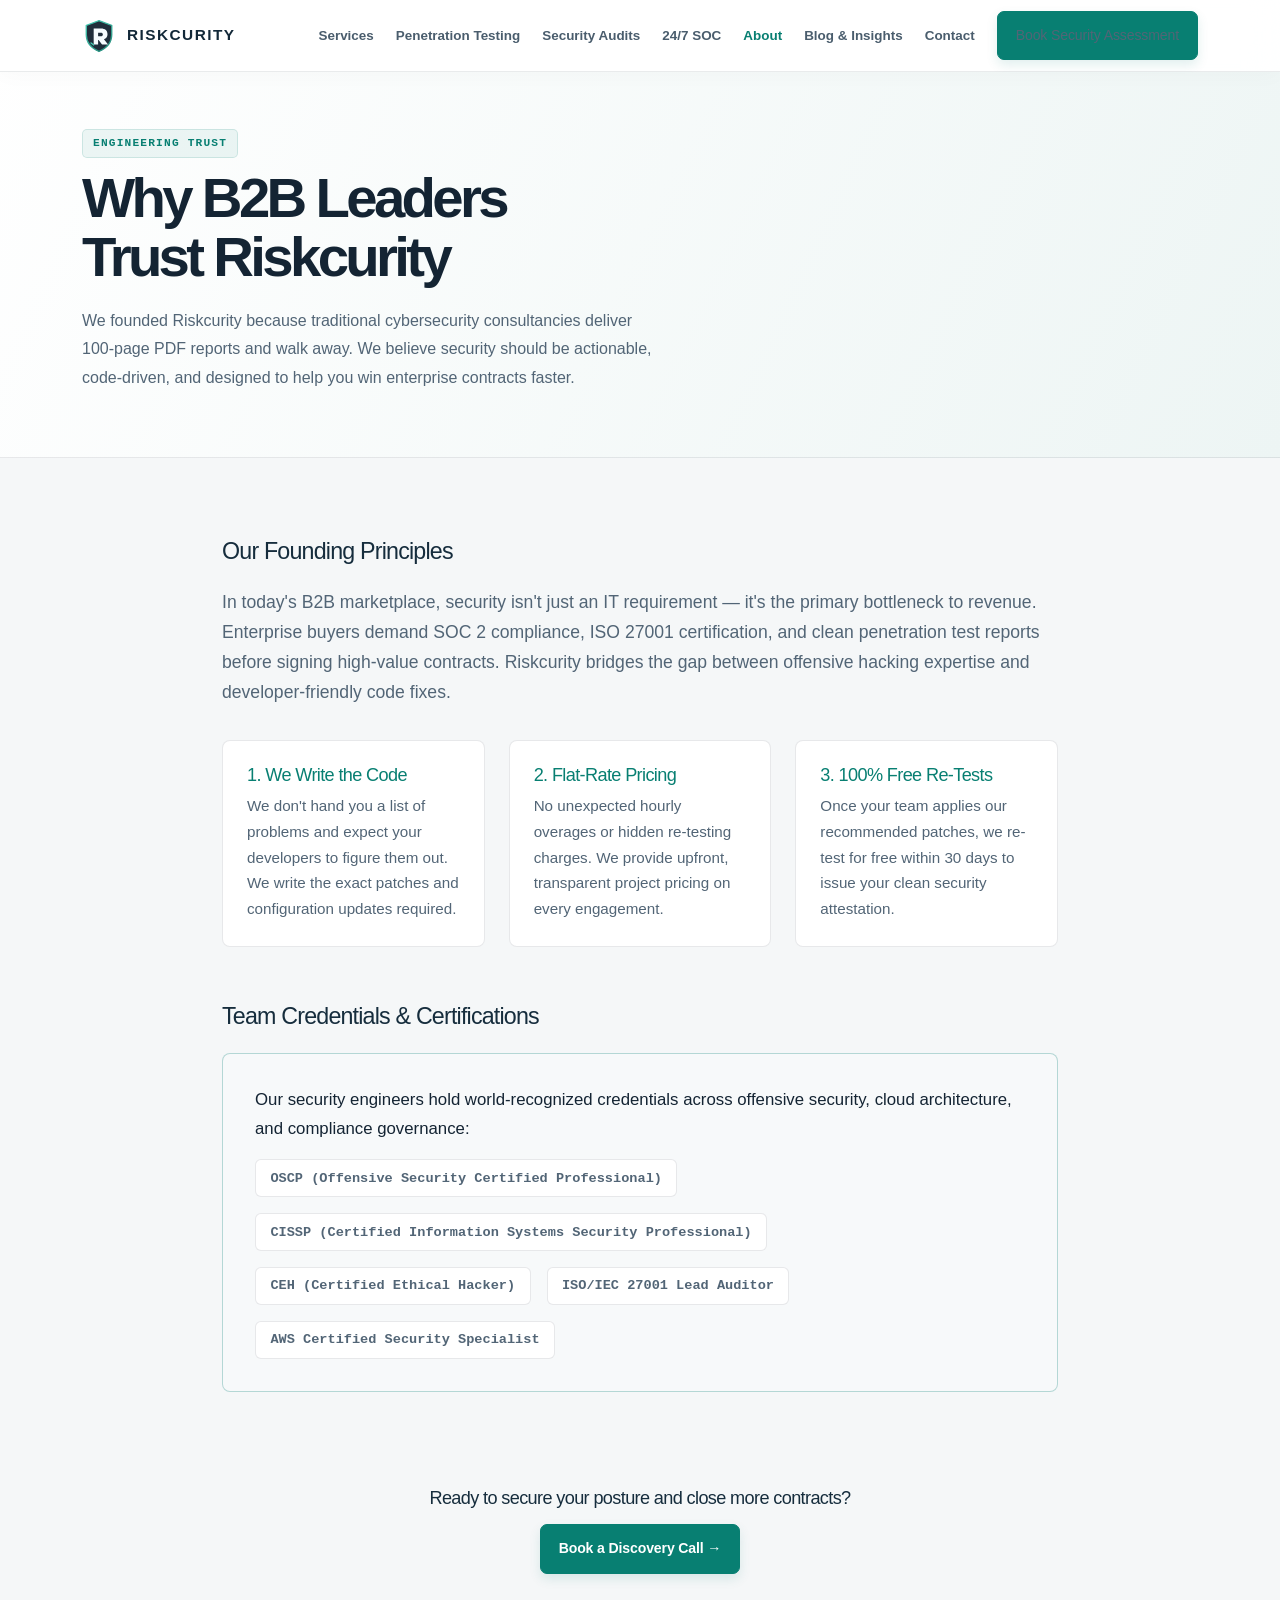
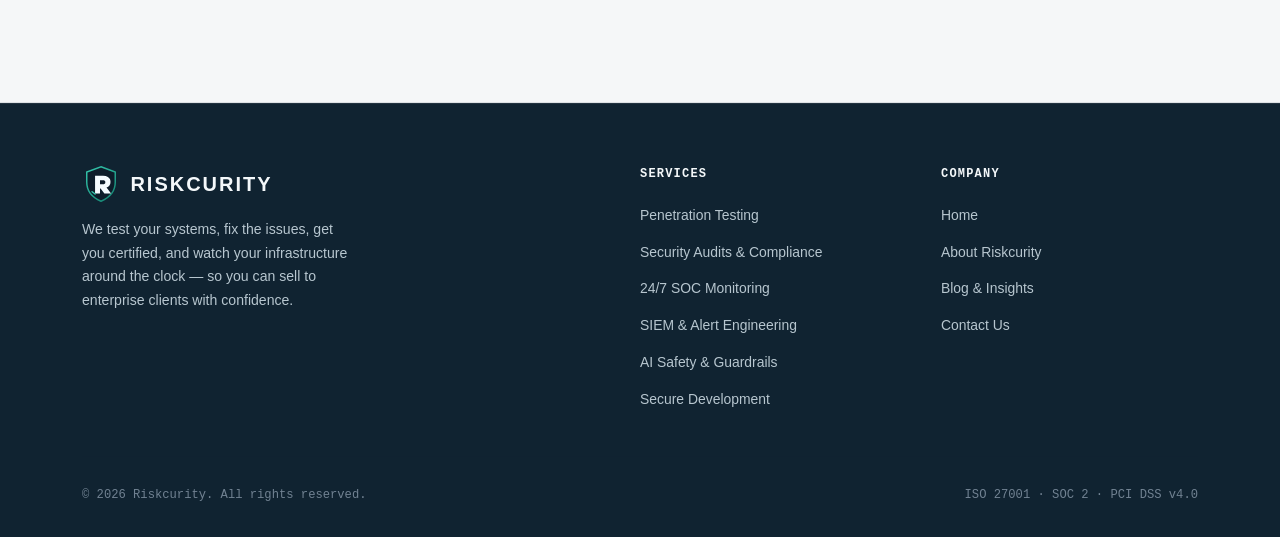
==== about.html @ aa87d620 "Initial commit: Riskcurity website" ====
<!DOCTYPE html>
<html lang="en">
<head>
  <meta charset="UTF-8">
  <meta name="viewport" content="width=device-width, initial-scale=1.0">
  <meta http-equiv="Content-Security-Policy" content="default-src 'self'; script-src 'self' 'unsafe-inline' https://fonts.googleapis.com; style-src 'self' 'unsafe-inline' https://fonts.googleapis.com; font-src 'self' https://fonts.gstatic.com; img-src 'self' data: https:; connect-src 'self' https://api.web3forms.com; frame-ancestors 'none'; form-action 'self' https://api.web3forms.com; base-uri 'self'; object-src 'none'; upgrade-insecure-requests;">
  <meta http-equiv="X-Content-Type-Options" content="nosniff">
  <meta name="referrer" content="strict-origin-when-cross-origin">
  <title>About Riskcurity — OSCP &amp; CISSP Cybersecurity Engineers</title>
  <meta name="description" content="Learn about Riskcurity's founding story, certified engineering team (OSCP, CEH, CISSP, ISO 27001), core values, and mission to eliminate security friction for growing businesses.">
  <link rel="canonical" href="https://www.riskcurity.com/about.html">
  <meta name="robots" content="index, follow">

  <!-- Favicon -->
  <link rel="icon" type="image/png" sizes="32x32" href="favicon.png">
  <link rel="shortcut icon" href="favicon.ico">

  <link rel="preconnect" href="https://fonts.googleapis.com">
  <link rel="preconnect" href="https://fonts.gstatic.com" crossorigin>
  <link href="https://fonts.googleapis.com/css2?family=IBM+Plex+Mono:wght@400;500;600&family=Inter:wght@400;500;600&family=Newsreader:ital,opsz,wght@0,6..72,400;0,6..72,500;0,6..72,600;1,6..72,400&display=swap" rel="stylesheet">
  <link rel="stylesheet" href="styles.css">
</head>
<body>

<header class="site-header">
  <div class="container nav-inner">
    <a href="index.html" class="nav-brand">
      <img src="riskcurity-mark.svg" alt="Riskcurity Logo" class="nav-brand-logo">
      <span>RISKCURITY</span>
    </a>
    <button id="navToggle" class="nav-toggle" aria-label="Toggle menu" aria-expanded="false">☰</button>
    <ul class="nav-list" id="navList">
      <li><a href="index.html#disciplines">Services</a></li>
      <li><a href="services/penetration-testing.html">Penetration Testing</a></li>
      <li><a href="services/security-audits.html">Security Audits</a></li>
      <li><a href="services/soc-monitoring.html">24/7 SOC</a></li>
      <li><a href="about.html" style="color:var(--teal)">About</a></li>
      <li><a href="blog.html">Blog &amp; Insights</a></li>
      <li><a href="contact.html">Contact</a></li>
      <li><a href="contact.html" class="btn btn-primary">Book Security Assessment</a></li>
    </ul>
  </div>
</header>

<main>
<section class="page-hero">
  <div class="container">
    <span class="label">Engineering Trust</span>
    <h1 class="page-title">Why B2B Leaders Trust Riskcurity</h1>
    <p class="page-lead">We founded Riskcurity because traditional cybersecurity consultancies deliver 100-page PDF reports and walk away. We believe security should be actionable, code-driven, and designed to help you win enterprise contracts faster.</p>
  </div>
</section>

<section class="subpage-sec">
  <div class="container" style="max-width:900px">
    <h2 style="margin-bottom:1.5rem">Our Founding Principles</h2>
    <p style="font-size:1.1rem;color:var(--slate);margin-bottom:2rem;line-height:1.7">
      In today's B2B marketplace, security isn't just an IT requirement — it's the primary bottleneck to revenue. Enterprise buyers demand SOC 2 compliance, ISO 27001 certification, and clean penetration test reports before signing high-value contracts. Riskcurity bridges the gap between offensive hacking expertise and developer-friendly code fixes.
    </p>

    <div style="display:grid;grid-template-columns:repeat(auto-fit,minmax(260px,1fr));gap:1.5rem;margin-bottom:3.5rem">
      <div style="background:var(--surface);padding:1.5rem;border:1px solid var(--border);border-radius:var(--r2)">
        <h3 style="color:var(--teal);margin-bottom:0.5rem">1. We Write the Code</h3>
        <p style="font-size:0.95rem;color:var(--slate)">We don't hand you a list of problems and expect your developers to figure them out. We write the exact patches and configuration updates required.</p>
      </div>

      <div style="background:var(--surface);padding:1.5rem;border:1px solid var(--border);border-radius:var(--r2)">
        <h3 style="color:var(--teal);margin-bottom:0.5rem">2. Flat-Rate Pricing</h3>
        <p style="font-size:0.95rem;color:var(--slate)">No unexpected hourly overages or hidden re-testing charges. We provide upfront, transparent project pricing on every engagement.</p>
      </div>

      <div style="background:var(--surface);padding:1.5rem;border:1px solid var(--border);border-radius:var(--r2)">
        <h3 style="color:var(--teal);margin-bottom:0.5rem">3. 100% Free Re-Tests</h3>
        <p style="font-size:0.95rem;color:var(--slate)">Once your team applies our recommended patches, we re-test for free within 30 days to issue your clean security attestation.</p>
      </div>
    </div>

    <h2 style="margin-bottom:1.5rem">Team Credentials &amp; Certifications</h2>
    <div style="background:var(--surface-2);border:1px solid var(--border-hi);padding:2rem;border-radius:var(--r2);margin-bottom:3rem">
      <p style="color:var(--ink);margin-bottom:1rem">Our security engineers hold world-recognized credentials across offensive security, cloud architecture, and compliance governance:</p>
      <div style="display:flex;flex-wrap:wrap;gap:1rem">
        <span class="trust-logo-tag">OSCP (Offensive Security Certified Professional)</span>
        <span class="trust-logo-tag">CISSP (Certified Information Systems Security Professional)</span>
        <span class="trust-logo-tag">CEH (Certified Ethical Hacker)</span>
        <span class="trust-logo-tag">ISO/IEC 27001 Lead Auditor</span>
        <span class="trust-logo-tag">AWS Certified Security Specialist</span>
      </div>
    </div>

    <div style="text-align:center;padding:3rem 0">
      <h3 style="margin-bottom:1rem">Ready to secure your posture and close more contracts?</h3>
      <a href="contact.html" class="btn btn-primary">Book a Discovery Call →</a>
    </div>
  </div>
</section>
</main>

<footer class="site-footer">
  <div class="container">
    <div class="footer-grid">
      <div>
        <div class="footer-brand-wrap">
          <img src="riskcurity-mark.svg" alt="Riskcurity Logo" class="footer-brand-logo">
          <div class="footer-brand-name">RISKCURITY</div>
        </div>
        <p class="footer-brand-desc">We test your systems, fix the issues, get you certified, and watch your infrastructure around the clock — so you can sell to enterprise clients with confidence.</p>
      </div>
      <div>
        <div class="footer-col-title">Services</div>
        <ul class="footer-links">
          <li><a href="services/penetration-testing.html">Penetration Testing</a></li>
          <li><a href="services/security-audits.html">Security Audits &amp; Compliance</a></li>
          <li><a href="services/soc-monitoring.html">24/7 SOC Monitoring</a></li>
          <li><a href="index.html#disciplines">SIEM &amp; Alert Engineering</a></li>
          <li><a href="index.html#disciplines">AI Safety &amp; Guardrails</a></li>
          <li><a href="index.html#disciplines">Secure Development</a></li>
        </ul>
      </div>
      <div>
        <div class="footer-col-title">Company</div>
        <ul class="footer-links">
          <li><a href="index.html">Home</a></li>
          <li><a href="about.html">About Riskcurity</a></li>
          <li><a href="blog.html">Blog &amp; Insights</a></li>
          <li><a href="contact.html">Contact Us</a></li>
        </ul>
      </div>
    </div>
    <div class="footer-bottom">
      <span>© 2026 Riskcurity. All rights reserved.</span>
      <span class="mono">ISO 27001 · SOC 2 · PCI DSS v4.0</span>
    </div>
  </div>
</footer>
<script src="script.js"></script>
</body>
</html>
---- styles.css ----
/* =======================================================
   RISKCURITY — Design System
   Fog · Ink · Slate · Signal Teal · Clear Amber · Hairline
   ======================================================= */
:root {
  --fog:        #0A0E13;
  --ink:        #F2F1EC;
  --slate:      #94A3B8;
  --teal:       #25886F;
  --teal-hover: #1F6F5A;
  --teal-sub:   rgba(37,136,111,.14);
  --teal-border:rgba(37,136,111,.30);
  --amber:      #C9973D;
  --amber-sub:  rgba(201,151,61,.14);
  --hair:       rgba(255,255,255,.09);
  --hair-dk:    rgba(255,255,255,.07);
  --bg-dk:      #060A0F;
  --fog-text:   #F2F1EC;
  --slate-lt:   #6B7A8D;

  /* dark-specific surfaces */
  --surface:    #111820;
  --surface-2:  #161F2A;
  --surface-3:  #1C2535;
  --border:     rgba(255,255,255,.08);
  --border-hi:  rgba(37,136,111,.35);

  --f-display: 'Newsreader', Georgia, serif;
  --f-body:    'Inter', -apple-system, sans-serif;
  --f-mono:    'IBM Plex Mono', monospace;

  --max-w: 1240px;
  --nav-h: 72px;
  --r1: 4px;
  --r2: 8px;
  --r3: 14px;

  --ease: cubic-bezier(.16,1,.3,1);
  --t-fast: .18s ease;
  --t-smooth: .32s var(--ease);
}

*,*::before,*::after{box-sizing:border-box;margin:0;padding:0}

html{scroll-behavior:smooth;font-size:16px;background:var(--fog);-webkit-font-smoothing:antialiased;color-scheme:dark;}

body{
  font-family:var(--f-body);
  font-size:1rem;
  line-height:1.65;
  color:var(--ink);
  background:var(--fog);
  overflow-x:hidden;
}

h1,h2,h3,h4{
  font-family:var(--f-display);
  font-weight:500;
  letter-spacing:-.025em;
  line-height:1.12;
  color:var(--fog-text);
}

p{color:var(--slate);font-size:1.05rem;line-height:1.7}

a{color:inherit;text-decoration:none}

/* ── Focus ── */
:focus-visible{
  outline:2px solid var(--teal);
  outline-offset:3px;
  border-radius:var(--r1);
}

/* ── Utility ── */
.mono{font-family:var(--f-mono)}
.container{width:100%;max-width:var(--max-w);margin:0 auto;padding:0 2rem}

.label{
  font-family:var(--f-mono);
  font-size:.75rem;
  font-weight:600;
  text-transform:uppercase;
  letter-spacing:.12em;
  color:var(--teal);
  display:inline-block;
  margin-bottom:.65rem;
}
.label--amber{color:var(--amber)}

.section-title{
  font-size:clamp(2rem,3.8vw,3rem);
  margin-bottom:.9rem;
  max-width:28ch;
}
.section-lead{
  font-size:1.1rem;
  color:var(--slate);
  max-width:60ch;
  margin-bottom:2.75rem;
}

/* ── Buttons ── */
.btn{
  display:inline-flex;align-items:center;gap:.45rem;
  padding:.8rem 1.6rem;
  font-family:var(--f-body);font-size:.92rem;font-weight:500;
  border-radius:var(--r1);
  border:1px solid transparent;
  cursor:pointer;
  position:relative;
  overflow:hidden;
  transition:background var(--t-fast),border-color var(--t-fast),transform var(--t-fast),box-shadow var(--t-fast);
}
.btn:hover{transform:translateY(-2px)}

.btn-primary{
  background:var(--teal);color:var(--fog);border-color:var(--teal);
  box-shadow:0 4px 16px rgba(37,136,111,.28);
}
.btn-primary:hover{
  background:var(--teal-hover);border-color:var(--teal-hover);
  box-shadow:0 6px 20px rgba(37,136,111,.42);
}

.btn-ghost{background:transparent;color:var(--fog-text);border-color:var(--border)}
.btn-ghost:hover{border-color:var(--teal-border);background:rgba(37,136,111,.08);color:var(--fog-text);box-shadow:0 4px 14px rgba(0,0,0,.3)}

/* ────────────────────────────
   HEADER
──────────────────────────── */
.site-header{
  position:fixed;top:0;left:0;right:0;
  height:var(--nav-h);
  background:rgba(10,14,19,.92);
  backdrop-filter:blur(14px);
  border-bottom:1px solid var(--border);
  z-index:900;
  display:flex;align-items:center;
}
.nav-inner{
  display:flex;align-items:center;
  justify-content:space-between;
  width:100%;
}
.nav-brand{
  font-family:var(--f-display);
  font-size:1.25rem;font-weight:600;
  letter-spacing:-.03em;color:var(--fog-text);
  display:flex;align-items:center;gap:.55rem;
  text-decoration:none;
  transition:color var(--t-fast);
}
.nav-brand:hover{color:var(--ink)}
.nav-brand-logo{
  height:30px;width:auto;
  max-width:34px;
  object-fit:contain;
  border-radius:5px;
  flex-shrink:0;
  transition:height var(--t-fast), opacity var(--t-fast);
  opacity:.92;
}
.nav-brand:hover .nav-brand-logo{opacity:1}
.nav-list{
  display:flex;align-items:center;gap:1.75rem;list-style:none;
}
.nav-list a{
  font-size:.88rem;font-weight:500;color:var(--slate);
  transition:color var(--t-fast);
}
.nav-list a:hover{color:var(--fog-text)}
.nav-toggle{
  display:none;background:none;border:none;
  font-size:1.4rem;color:var(--ink);cursor:pointer;
}

/* ────────────────────────────
   HERO
──────────────────────────── */
.hero{
  position:relative;
  padding-top:calc(var(--nav-h) + 4.5rem);
  padding-bottom:6rem;
  border-bottom:1px solid var(--border);
  overflow:hidden;
}
.hero::before {
  content: '';
  position: absolute;
  inset: 0;
  background: radial-gradient(circle at 80% 20%, rgba(37, 136, 111, 0.12) 0%, rgba(10, 14, 19, 0) 60%),
              radial-gradient(circle at 15% 75%, rgba(201, 151, 61, 0.08) 0%, rgba(10, 14, 19, 0) 55%);
  pointer-events: none;
  z-index: 0;
}
.hero-bg-svg{
  position:absolute;top:0;right:-8%;
  width:62%;height:100%;
  opacity:.04;pointer-events:none;z-index:0;
}
.hero-bg-path{
  stroke-dasharray:6 8;
  animation:dash-crawl 20s linear infinite;
}
@keyframes dash-crawl{to{stroke-dashoffset:-120}}

.hero-grid{
  position:relative;z-index:1;
  display:grid;grid-template-columns:1.1fr 0.9fr;
  gap:4rem;align-items:center;
}
.hero-eyebrow{animation:fade-up .6s var(--ease) both}
.hero-title{
  font-size:clamp(2.8rem,5vw,4.4rem);
  margin-bottom:1.4rem;
  animation:fade-up .7s .1s var(--ease) both;
}
.hero-sub{
  font-size:1.12rem;color:var(--slate);line-height:1.7;
  max-width:50ch;margin-bottom:2.25rem;
  animation:fade-up .7s .2s var(--ease) both;
}
.hero-ctas{
  display:flex;gap:.85rem;flex-wrap:wrap;
  animation:fade-up .7s .3s var(--ease) both;
}

@keyframes fade-up{
  from{opacity:0;transform:translateY(18px)}
  to{opacity:1;transform:translateY(0)}
}

/* Gauge card */
.gauge-card{
  background:var(--surface);
  border:1px solid var(--border);
  border-radius:var(--r3);
  padding:2rem 1.85rem 1.85rem;
  box-shadow:0 12px 36px rgba(0,0,0,.45), 0 0 24px rgba(37,136,111,.08);
  display:flex;flex-direction:column;align-items:center;
  max-width:420px;width:100%;
  backdrop-filter:blur(12px);
  transition:border-color var(--t-smooth), box-shadow var(--t-smooth);
  animation:fade-up .8s .35s var(--ease) both;
}
.gauge-card:hover{
  border-color:var(--teal-border);
  box-shadow:0 16px 44px rgba(0,0,0,.55), 0 0 32px rgba(37,136,111,.16);
}
.gauge-top{
  width:100%;display:flex;
  align-items:center;justify-content:space-between;
  padding-bottom:1rem;border-bottom:1px solid var(--border);
  margin-bottom:1.5rem;
}
.gauge-top-label{
  font-family:var(--f-mono);font-size:.72rem;
  text-transform:uppercase;letter-spacing:.1em;color:var(--slate);
}
.gauge-badge{
  font-family:var(--f-mono);font-size:.72rem;font-weight:600;
  padding:.22rem .55rem;border-radius:100px;
  background:var(--amber-sub);color:var(--amber);
  transition:all .5s ease;
}
.gauge-badge.ok{background:var(--teal-sub);color:var(--teal)}

.gauge-svg-wrap{position:relative;width:220px;height:130px}
.gauge-svg{width:220px;height:130px}
.g-track{fill:none;stroke:#1E2A38;stroke-width:13;stroke-linecap:round}
.g-fill{
  fill:none;stroke:var(--amber);
  stroke-width:13;stroke-linecap:round;
  stroke-dasharray:261;stroke-dashoffset:50;
  transition:stroke-dashoffset 1.9s var(--ease), stroke 1.1s ease;
}
.gauge-readout{
  position:absolute;bottom:0;left:50%;transform:translateX(-50%);
  text-align:center;
}
.gauge-num{
  font-family:var(--f-mono);font-size:3.2rem;
  font-weight:600;line-height:1;
  color:var(--amber);
  transition:color 1.1s ease;
}
.gauge-sub{
  font-family:var(--f-mono);font-size:.68rem;
  color:var(--slate);text-transform:uppercase;letter-spacing:.06em;
  margin-top:.2rem;
}

.gauge-compare{
  width:100%;display:grid;grid-template-columns:1fr 1fr;
  gap:.85rem;margin-top:1.75rem;
  padding-top:1.4rem;border-top:1px solid var(--border);
}
.gc-item{}
.gc-label{
  font-family:var(--f-mono);font-size:.66rem;
  text-transform:uppercase;color:var(--slate);
  margin-bottom:.2rem;display:block;
}
.gc-val{
  font-family:var(--f-mono);font-size:1.1rem;font-weight:600;
}
.gc-val.before{color:var(--amber)}
.gc-val.after{color:var(--teal)}

/* ────────────────────────────
   CASE STUDY
──────────────────────────── */
.case-study{padding:7rem 0;border-bottom:1px solid var(--border)}

.stat-strip{
  display:grid;grid-template-columns:repeat(4,1fr);
  gap:1.25rem;margin-bottom:4.5rem;
}
.stat-cell{
  background:var(--surface);border:1px solid var(--hair);
  border-radius:var(--r2);padding:1.6rem 1.4rem;
  transition:border-color var(--t-smooth), transform var(--t-smooth), box-shadow var(--t-smooth), background var(--t-smooth);
}
.stat-cell:hover{
  transform:translateY(-4px);
  border-color:var(--teal-border);
  background:var(--surface-2);
  box-shadow:0 8px 24px rgba(0,0,0,.35), 0 0 16px rgba(37,136,111,.12);
}

.stat-nums{
  display:flex;align-items:center;gap:.35rem;
  font-family:var(--f-mono);font-size:2rem;
  font-weight:600;margin-bottom:.6rem;
}
.sn-before{color:var(--amber)}
.sn-arr{color:var(--slate);font-size:1.3rem}
.sn-after{color:var(--teal)}
.stat-title{font-size:.95rem;font-weight:600;color:var(--ink);margin-bottom:.3rem}
.stat-desc{font-size:.82rem;color:var(--slate);line-height:1.5}

/* Narrative stages */
.stages{display:flex;flex-direction:column;gap:1.75rem}

.stage{
  background:var(--surface);border:1px solid var(--hair);
  border-radius:var(--r2);padding:2.25rem;
  display:grid;grid-template-columns:200px 1fr;gap:2.25rem;
  opacity:.45;transform:translateY(14px);
  transition:opacity .55s var(--ease), transform .55s var(--ease),
             border-color .3s ease, box-shadow .3s ease;
}
.stage.in-view{
  opacity:1;transform:translateY(0);
  border-color:var(--teal);
  box-shadow:0 6px 22px rgba(31,111,99,.12);
}
.stage-key{display:flex;flex-direction:column}
.stage-num{
  font-family:var(--f-mono);font-size:.72rem;
  text-transform:uppercase;letter-spacing:.1em;
  color:var(--teal);margin-bottom:.4rem;
}
.stage-name{
  font-family:var(--f-display);font-size:1.5rem;color:var(--ink);
}
.stage-body p{font-size:1rem;color:var(--slate);line-height:1.7}
.pills{display:flex;flex-wrap:wrap;gap:.4rem;margin-top:1.1rem}
.pill{
  font-family:var(--f-mono);font-size:.7rem;
  padding:.28rem .6rem;
  background:var(--teal-sub);color:var(--teal);
  border-radius:var(--r1);
  border:1px solid var(--teal-border);
}

/* ────────────────────────────
   DISCIPLINES
──────────────────────────── */
.disciplines{padding:7rem 0;border-bottom:1px solid var(--border)}

.disc-grid{
  display:grid;grid-template-columns:repeat(3,1fr);gap:1.75rem;
}
.disc-card{
  background:var(--surface);border:1px solid var(--hair);
  border-radius:var(--r2);padding:2.1rem;
  display:flex;flex-direction:column;
  transition:border-color var(--t-smooth), transform var(--t-smooth), box-shadow var(--t-smooth), background var(--t-smooth);
}
.disc-card:hover{
  transform:translateY(-6px);
  border-color:var(--teal);
  background:var(--surface-2);
  box-shadow:0 12px 30px rgba(0,0,0,.4), 0 0 24px rgba(37,136,111,.15);
}
.disc-icon{
  width:40px;height:40px;margin-bottom:1.35rem;
  display:flex;align-items:center;justify-content:center;
}
.disc-icon svg{
  width:28px;height:28px;
  stroke:var(--teal);stroke-width:1.7;
  fill:none;stroke-linecap:round;stroke-linejoin:round;
}
.disc-title{
  font-family:var(--f-display);font-size:1.35rem;
  margin-bottom:.55rem;
}
.disc-plain{
  font-size:.98rem;color:var(--slate);line-height:1.65;
  margin-bottom:.5rem;
}
.disc-tech{
  font-family:var(--f-mono);font-size:.75rem;
  color:var(--teal);margin-bottom:1.25rem;
}
.disc-feats{
  list-style:none;display:flex;flex-direction:column;
  gap:.5rem;margin-top:auto;
  padding-top:1.1rem;border-top:1px solid var(--border);
}
.disc-feats li{
  font-size:.83rem;color:var(--ink);
  display:flex;align-items:flex-start;gap:.45rem;
}
.disc-feats li::before{
  content:"";width:5px;height:5px;border-radius:50%;
  background:var(--teal);flex-shrink:0;margin-top:.45rem;
}

/* ────────────────────────────
   METHODOLOGY
──────────────────────────── */
.methodology{padding:7rem 0;border-bottom:1px solid var(--border)}

.method-grid{
  display:grid;grid-template-columns:repeat(4,1fr);
  gap:1.25rem;position:relative;margin-top:3.5rem;
}
.method-grid::before{
  content:"";position:absolute;
  top:23px;left:0;right:0;height:2px;
  background:var(--border);z-index:0;
}
.m-card{
  position:relative;z-index:1;
  background:var(--surface);border:1px solid var(--hair);
  border-radius:var(--r2);padding:1.85rem 1.4rem;
  display:flex;flex-direction:column;
  transition:border-color var(--t-smooth),box-shadow var(--t-smooth);
}
.m-card.in-view{
  border-color:var(--teal-border);
  box-shadow:0 8px 24px rgba(31,111,99,.12);
}
.m-num{
  width:46px;height:46px;border-radius:50%;
  border:2px solid var(--border);
  font-family:var(--f-mono);font-size:.88rem;font-weight:600;
  color:var(--slate);
  display:flex;align-items:center;justify-content:center;
  margin-bottom:1.35rem;
  transition:all var(--t-smooth);
}
.m-card.in-view .m-num{
  background:var(--teal);border-color:var(--teal);color:var(--fog);
}
.m-stage-label{
  font-family:var(--f-mono);font-size:.7rem;font-weight:600;
  letter-spacing:.1em;text-transform:uppercase;
  color:var(--teal);margin-bottom:.3rem;
}
.m-title{font-family:var(--f-display);font-size:1.25rem;margin-bottom:.6rem}
.m-desc{font-size:.88rem;color:var(--slate);line-height:1.55;flex:1}
.m-deliv{
  margin-top:1rem;padding-top:.85rem;
  border-top:1px dashed var(--border);
  font-family:var(--f-mono);font-size:.72rem;color:var(--ink);
}

/* ────────────────────────────
   WHY
──────────────────────────── */
.why{padding:7rem 0;border-bottom:1px solid var(--border)}

.why-grid{display:grid;grid-template-columns:1fr 1fr;gap:1.75rem}

.why-card{
  background:var(--surface);border:1px solid var(--hair);
  border-radius:var(--r2);padding:2.25rem;
  transition:border-color var(--t-smooth),transform var(--t-smooth),box-shadow var(--t-smooth),background var(--t-smooth);
}
.why-card:hover{
  transform:translateY(-5px);
  border-color:var(--teal);
  background:var(--surface-2);
  box-shadow:0 10px 28px rgba(0,0,0,.38), 0 0 20px rgba(37,136,111,.14);
}
.why-title{
  font-family:var(--f-display);font-size:1.4rem;
  margin-bottom:.75rem;
}
.why-body{font-size:.98rem;color:var(--slate);line-height:1.7}

/* ────────────────────────────
   CONTACT
──────────────────────────── */
.contact-section{
  padding:7rem 0;
  background:var(--bg-dk);
}
.contact-section .section-title{color:var(--fog-text)}
.contact-section .section-lead{color:var(--slate-lt)}

.contact-grid{
  display:grid;grid-template-columns:.9fr 1.1fr;gap:4rem;
}
.ci-list{display:flex;flex-direction:column;gap:1.85rem;margin-top:2rem}
.ci-item{}
.ci-label{
  font-family:var(--f-mono);font-size:.7rem;text-transform:uppercase;
  letter-spacing:.1em;color:var(--teal);margin-bottom:.28rem;display:block;
}
.ci-val{
  font-family:var(--f-mono);font-size:1.08rem;color:var(--fog-text);
}

.form-card{
  background:var(--surface-2);
  border:1px solid var(--hair-dk);
  border-radius:var(--r3);padding:2.75rem;
}
.fg{display:flex;flex-direction:column;margin-bottom:1.6rem}
.fl{font-size:.88rem;font-weight:500;color:var(--fog-text);margin-bottom:.45rem}
.fi,.fsel,.fta{
  width:100%;padding:.8rem .95rem;
  background:rgba(255,255,255,.06);
  border:1px solid var(--hair-dk);border-radius:var(--r1);
  color:var(--fog-text);font-family:var(--f-body);font-size:.92rem;
  transition:border-color var(--t-fast),background var(--t-fast);
}
.fi:focus,.fsel:focus,.fta:focus{
  outline:none;border-color:var(--teal);
  background:rgba(255,255,255,.10);
}
.fsel option{background:var(--bg-dk);color:var(--fog-text)}
.fta{min-height:110px;resize:vertical}
.fsub{width:100%;padding:.95rem;font-size:.95rem}

/* ────────────────────────────
   RISKMATE AI WIDGET
──────────────────────────── */

/* Trigger bubble */
.rm-trigger{
  position:fixed;bottom:1.75rem;right:1.75rem;
  z-index:1000;
  width:52px;height:52px;border-radius:50%;
  background:var(--ink);border:1px solid rgba(255,255,255,.1);
  box-shadow:0 4px 18px rgba(18,24,31,.22);
  cursor:pointer;
  display:flex;align-items:center;justify-content:center;
  transition:transform var(--t-smooth),box-shadow var(--t-smooth),opacity var(--t-smooth);
  opacity:0;
  animation:rm-appear .5s 1.4s var(--ease) forwards;
}
@keyframes rm-appear{
  from{opacity:0;transform:scale(.7)}
  to{opacity:1;transform:scale(1)}
}
.rm-trigger:hover{
  transform:scale(1.06);
  box-shadow:0 6px 24px rgba(18,24,31,.28);
}
.rm-trigger svg{
  width:22px;height:22px;
  stroke:var(--fog-text);stroke-width:1.8;
  fill:none;stroke-linecap:round;stroke-linejoin:round;
}
.rm-teal-dot{
  position:absolute;top:10px;right:10px;
  width:8px;height:8px;border-radius:50%;
  background:var(--teal);
  border:2px solid var(--ink);
}

/* Panel */
.rm-panel{
  position:fixed;bottom:4.5rem;right:1.75rem;
  z-index:9999;
  width:360px;max-width:calc(100vw - 3rem);
  height:500px;
  background:var(--surface);
  border:1px solid var(--border);
  border-radius:var(--r3);
  box-shadow:0 16px 44px rgba(0,0,0,.55);
  display:flex;flex-direction:column;
  overflow:hidden;

  opacity:0;visibility:hidden;
  transform:translateY(12px) scale(.97);
  transition:opacity .25s var(--ease), transform .25s var(--ease), visibility .25s;
}
.rm-panel.open{
  opacity:1;visibility:visible;transform:translateY(0) scale(1);
}

/* Panel header */
.rm-head{
  background:#0D1520;
  padding:1.1rem 1.4rem;
  display:flex;align-items:center;justify-content:space-between;
  border-bottom:1px solid rgba(255,255,255,.08);
  flex-shrink:0;
}
.rm-head-text{
  display:flex;flex-direction:column;gap:.18rem;
}
.rm-head-name{
  font-family:var(--f-display);
  font-size:1.12rem;
  font-weight:600;
  color:#F2F1EC;
  letter-spacing:-.02em;
  line-height:1.2;
}
.rm-head-sub{
  font-family:var(--f-mono);
  font-size:.66rem;
  color:#6B7A8D;
  display:flex;align-items:center;gap:.4rem;
}
.rm-head-sub::before{
  content:'';
  display:inline-block;
  width:6px;height:6px;border-radius:50%;
  background:var(--teal);
  box-shadow:0 0 6px rgba(37,136,111,.7);
}
.rm-close{
  background:none;border:none;
  color:#6B7A8D;font-size:1.15rem;
  cursor:pointer;line-height:1;padding:.3rem;
  border-radius:var(--r1);
  transition:color var(--t-fast),background var(--t-fast);
}
.rm-close:hover{color:#F2F1EC;background:rgba(255,255,255,.07)}

/* Login gate */
.rm-gate{
  flex:1;display:flex;flex-direction:column;
  justify-content:center;padding:2rem 1.6rem;
  gap:1.1rem;
}
.rm-gate-title{
  font-family:var(--f-display);font-size:1.4rem;
  color:var(--ink);margin-bottom:.1rem;
}
.rm-gate-sub{
  font-size:.9rem;color:var(--slate);line-height:1.6;
}
.rm-gate .fg{margin-bottom:1rem}
.rm-gate .fl{color:var(--ink)}
.rm-gate .fi{
  background:var(--fog);
  border-color:var(--hair);
  color:var(--ink);
}
.rm-gate .fi:focus{border-color:var(--teal);background:var(--surface)}
.rm-gate-submit{
  width:100%;padding:.8rem;
  background:var(--teal);color:var(--fog-text);
  border:none;border-radius:var(--r1);
  font-family:var(--f-body);font-size:.92rem;font-weight:500;
  cursor:pointer;
  transition:background var(--t-fast);
}
.rm-gate-submit:hover{background:var(--teal-hover)}

/* Chat area */
.rm-chat{
  flex:1;display:flex;flex-direction:column;
  min-height:0;
  overflow:hidden;
}
.rm-msgs{
  flex:1;padding:1.1rem 1.2rem;
  overflow-y:auto;
  min-height:0;
  display:flex;flex-direction:column;gap:.9rem;
  background:var(--surface-2);
  scroll-behavior:smooth;
}
.rm-msgs::-webkit-scrollbar{width:4px}
.rm-msgs::-webkit-scrollbar-track{background:transparent}
.rm-msgs::-webkit-scrollbar-thumb{background:var(--hair);border-radius:4px}
.rm-msgs::-webkit-scrollbar-thumb:hover{background:var(--slate)}
.rm-msg{
  max-width:90%;padding:.75rem 1rem;
  border-radius:var(--r2);
  font-size:.86rem;line-height:1.55;
}
.rm-msg.bot{
  background:var(--surface);color:var(--ink);
  border:1px solid var(--hair);align-self:flex-start;
}
.rm-msg.user{
  background:var(--teal);color:var(--fog-text);
  align-self:flex-end;
}
.rm-chips{display:flex;flex-wrap:wrap;gap:.35rem;margin-top:.5rem}
.rm-chip{
  font-family:var(--f-mono);font-size:.68rem;
  padding:.28rem .58rem;
  background:var(--surface);border:1px solid var(--hair);border-radius:100px;
  color:var(--ink);cursor:pointer;
  transition:border-color var(--t-fast),color var(--t-fast);
}
.rm-chip:hover{border-color:var(--teal);color:var(--teal);background:var(--teal-sub)}

.rm-input-row{
  padding:.75rem 1rem;background:var(--surface);
  border-top:1px solid var(--border);
  display:flex;gap:.5rem;flex-shrink:0;
}
.rm-input{
  flex:1;padding:.6rem .85rem;
  border:1px solid var(--border);border-radius:var(--r1);
  font-family:var(--f-body);font-size:.86rem;
  background:var(--surface-2);color:var(--fog-text);
}
.rm-input:focus{outline:none;border-color:var(--teal);background:var(--surface-3)}
.rm-send{
  padding:.6rem 1rem;background:var(--teal);
  color:var(--fog-text);border:none;border-radius:var(--r1);
  font-family:var(--f-body);font-size:.84rem;font-weight:500;
  cursor:pointer;
  transition:background var(--t-fast);
}
.rm-send:hover{background:var(--teal-hover)}

/* ────────────────────────────
   FOOTER
──────────────────────────── */
.site-footer{
  background:var(--bg-dk);
  border-top:1px solid var(--hair-dk);
  padding:3.75rem 0 2rem;
}
.footer-grid{
  display:grid;grid-template-columns:2fr 1fr 1fr;
  gap:2.75rem;margin-bottom:2.75rem;
}
.footer-brand-wrap{
  display:flex;align-items:center;gap:.65rem;
  margin-bottom:.85rem;flex-wrap:wrap;
}
.footer-brand-logo{
  height:34px;width:auto;
  max-width:38px;
  object-fit:contain;
  border-radius:6px;
  flex-shrink:0;
}
.footer-brand-name{
  font-family:var(--f-display);font-size:1.25rem;
  color:var(--fog-text);margin-bottom:0;
}
.footer-brand-desc{font-size:.88rem;color:var(--slate-lt);max-width:34ch}
.footer-col-title{
  font-family:var(--f-mono);font-size:.75rem;font-weight:600;
  text-transform:uppercase;letter-spacing:.1em;
  color:var(--fog-text);margin-bottom:1.1rem;
}
.footer-links{list-style:none;display:flex;flex-direction:column;gap:.65rem}
.footer-links a{
  font-size:.87rem;color:var(--slate-lt);
  transition:color var(--t-fast);
}
.footer-links a:hover{color:var(--fog-text)}
.footer-bottom{
  padding-top:1.75rem;
  border-top:1px solid var(--hair-dk);
  display:flex;justify-content:space-between;align-items:center;
  font-family:var(--f-mono);font-size:.76rem;color:var(--slate-lt);
}

/* ────────────────────────────
   SCROLL REVEAL
──────────────────────────── */
.reveal{
  opacity:0;transform:translateY(20px);
  transition:opacity .55s var(--ease), transform .55s var(--ease);
}
.reveal.in-view{opacity:1;transform:translateY(0)}

/* ────────────────────────────
   REDUCED MOTION
──────────────────────────── */
@media(prefers-reduced-motion:reduce){
  html{scroll-behavior:auto}
  *,*::before,*::after{
    animation-duration:.01ms!important;
    transition-duration:.01ms!important;
  }
  .reveal,.stage{opacity:1!important;transform:none!important}
  .rm-trigger{animation:none;opacity:1}
}

/* ────────────────────────────
   RESPONSIVE
──────────────────────────── */
@media(max-width:1024px){
  .hero-grid{grid-template-columns:1fr;gap:3rem}
  .stat-strip{grid-template-columns:repeat(2,1fr)}
  .disc-grid{grid-template-columns:repeat(2,1fr)}
  .method-grid{grid-template-columns:repeat(2,1fr)}
  .method-grid::before{display:none}
  .contact-grid{grid-template-columns:1fr}
}
@media(max-width:768px){
  .nav-list{
    display:none;position:absolute;top:var(--nav-h);
    left:0;right:0;flex-direction:column;
    background:var(--fog);border-bottom:1px solid var(--border);
    padding:1.75rem 2rem;gap:1.25rem;
  }
  .nav-list.open{display:flex}
  .nav-toggle{display:block}
  .stat-strip{grid-template-columns:1fr}
  .stage{grid-template-columns:1fr;gap:1rem;padding:1.6rem}
  .disc-grid{grid-template-columns:1fr}
  .method-grid{grid-template-columns:1fr}
  .why-grid{grid-template-columns:1fr}
  .footer-grid{grid-template-columns:1fr;gap:1.75rem}
  .footer-bottom{flex-direction:column;gap:.75rem;align-items:flex-start}
  .rm-panel{right:1rem;bottom:4.25rem;width:calc(100vw - 2rem)}
}

/* ── Typing indicator dots ── */
.rm-typing{display:flex;align-items:center;gap:4px;padding:.75rem 1rem!important}
.rm-typing span{
  width:6px;height:6px;border-radius:50%;
  background:var(--hair);
  animation:dot-bounce .9s infinite ease-in-out;
}
.rm-typing span:nth-child(2){animation-delay:.15s}
.rm-typing span:nth-child(3){animation-delay:.30s}
@keyframes dot-bounce{
  0%,80%,100%{transform:translateY(0)}
  40%{transform:translateY(-6px)}
}


/* ════════════════════════════════
   RATING SECTION
════════════════════════════════ */
.rating-section{
  padding:7rem 0;
  border-top:1px solid var(--border);
  border-bottom:1px solid var(--border);
}

.rating-card{
  display:grid;
  grid-template-columns:1fr 1.15fr;
  gap:5rem;
  align-items:start;
  background:var(--surface);
  border:1px solid var(--border);
  border-radius:var(--r3);
  padding:3.25rem 3rem;
}

.rating-title{
  font-size:clamp(1.7rem,2.5vw,2.4rem);
  margin-bottom:.9rem;
}
.rating-lead{
  font-size:.98rem;
  color:var(--slate);
  line-height:1.7;
  max-width:44ch;
  margin-bottom:2rem;
}
.rating-trust{
  display:flex;
  flex-direction:column;
  gap:1.1rem;
  padding-top:1.6rem;
  border-top:1px solid var(--border);
}
.rt-item{display:flex;align-items:baseline;gap:.7rem}
.rt-num{
  font-family:var(--f-mono);
  font-size:1.9rem;
  font-weight:600;
  color:var(--teal);
  line-height:1;
}
.rt-label{font-size:.88rem;color:var(--slate)}

/* ── Star group ── */
.star-group{margin-bottom:1.75rem}
.star-label{
  font-size:.88rem;font-weight:500;
  color:var(--ink);display:block;margin-bottom:.65rem;
}
.stars{
  display:flex;gap:.3rem;
  margin-bottom:.4rem;
}
.star{
  background:none;border:none;
  padding:.1rem;cursor:pointer;
  transition:transform .15s var(--ease);
  line-height:0;
}
.star:hover{transform:scale(1.18)}
.star svg{
  width:36px;height:36px;
  fill:#1E2A38;
  stroke:#1E2A38;
  stroke-width:.5;
  transition:fill .18s ease, stroke .18s ease, filter .18s ease;
}
.star.hovered svg,
.star.selected svg{
  fill:var(--amber);
  stroke:var(--amber);
  filter:drop-shadow(0 2px 6px rgba(184,134,59,.35));
}
.star.selected svg{
  filter:drop-shadow(0 2px 8px rgba(184,134,59,.5));
}

.star-hint{
  font-family:var(--f-mono);font-size:.75rem;
  color:var(--slate);
  min-height:1.1em;
  display:block;
  transition:opacity .15s ease;
}

/* ── Form fields inside rating ── */
.rating-fields{
  display:grid;grid-template-columns:1fr 1fr;
  gap:1rem;margin-bottom:1.25rem;
}
.rl{color:var(--ink)}
.ri{
  background:var(--fog);
  border:1px solid var(--hair);
  color:var(--ink);
}
.ri:focus{border-color:var(--teal);background:var(--surface);outline:none}

.rating-submit{
  width:100%;justify-content:center;
  padding:.95rem;font-size:.95rem;
  transition:background var(--t-fast), opacity var(--t-fast), transform var(--t-fast);
}
.rating-submit:disabled{
  opacity:.45;cursor:not-allowed;transform:none!important;
}
.rating-privacy{
  font-size:.78rem;color:var(--slate);
  text-align:center;margin-top:.75rem;
}

/* ── Success state ── */
.rating-success{
  display:flex;flex-direction:column;
  align-items:center;text-align:center;
  padding:2.5rem 1rem;gap:1rem;
}
.rs-icon{
  width:60px;height:60px;border-radius:50%;
  background:var(--surface-3);
  display:flex;align-items:center;justify-content:center;
  margin-bottom:.5rem;
}
.rs-icon svg{width:30px;height:30px}
.rs-title{
  font-family:var(--f-display);font-size:1.6rem;color:var(--fog-text);
}
.rs-body{font-size:.9rem;color:var(--slate);max-width:38ch}
.rs-stars{display:flex;gap:.35rem;margin-top:.5rem}
.rs-stars svg{width:26px;height:26px;fill:var(--amber);stroke:var(--amber)}

@media(max-width:900px){
  .rating-card{grid-template-columns:1fr;gap:2.5rem;padding:2.25rem 1.75rem}
  .rating-fields{grid-template-columns:1fr}
}

::selection{background:var(--teal);color:var(--fog-text)}


/* ── Riskmate AI launcher wrapper + label ── */
.rm-launcher{
  position:fixed;
  bottom:1.75rem;right:1.75rem;
  z-index:9998;
  display:flex;
  align-items:center;
  gap:.75rem;
  opacity:0;
  animation:rm-appear .5s 1.4s var(--ease) forwards;
}

.rm-launcher-label{
  display:flex;align-items:center;gap:.45rem;
  padding:.42rem .95rem .42rem .65rem;
  background:var(--surface-2);
  border:1px solid var(--border);
  border-radius:100px;
  font-family:var(--f-body);
  font-size:.82rem;
  font-weight:500;
  color:var(--fog-text);
  white-space:nowrap;
  box-shadow:0 4px 16px rgba(0,0,0,.35);
  cursor:pointer;
  transition:border-color var(--t-fast), background var(--t-fast);
}
.rm-launcher-label:hover{
  border-color:var(--teal-border);
  background:var(--surface-3);
}

.rm-label-dot{
  width:7px;height:7px;border-radius:50%;
  background:var(--teal);
  box-shadow:0 0 0 0 rgba(37,136,111,.5);
  animation:rm-pulse 2.2s infinite;
  flex-shrink:0;
}
@keyframes rm-pulse{
  0%  {box-shadow:0 0 0 0 rgba(37,136,111,.55)}
  70% {box-shadow:0 0 0 7px rgba(37,136,111,0)}
  100%{box-shadow:0 0 0 0 rgba(37,136,111,0)}
}

/* Remove the fixed positioning from .rm-trigger
   since it now lives inside .rm-launcher */
.rm-trigger{
  position:static;
  width:48px;height:48px;border-radius:50%;
  background:var(--surface-2);border:1px solid var(--border);
  box-shadow:0 4px 14px rgba(0,0,0,.35);
  cursor:pointer;
  display:flex;align-items:center;justify-content:center;
  flex-shrink:0;
  transition:transform var(--t-smooth),box-shadow var(--t-smooth);
  opacity:1;
  animation:none;
}
.rm-trigger:hover{
  transform:scale(1.08);
  box-shadow:0 6px 22px rgba(0,0,0,.45);
}


/* ════════════════════════════════════
   ANIMATION SYSTEM — calm, deliberate
   ease: cubic-bezier(.16,1,.3,1)
════════════════════════════════════ */

/* ── Staggered reveals ── */
.reveal-stagger > *{
  opacity:0;
  transform:translateY(20px);
  transition:opacity .6s var(--ease), transform .6s var(--ease);
}
.reveal-stagger.in-view > *{opacity:1;transform:translateY(0)}
.reveal-stagger.in-view > *:nth-child(1){transition-delay:0ms}
.reveal-stagger.in-view > *:nth-child(2){transition-delay:70ms}
.reveal-stagger.in-view > *:nth-child(3){transition-delay:140ms}
.reveal-stagger.in-view > *:nth-child(4){transition-delay:210ms}
.reveal-stagger.in-view > *:nth-child(5){transition-delay:280ms}
.reveal-stagger.in-view > *:nth-child(6){transition-delay:350ms}

/* ── Nav shrink on scroll ── */
.site-header{
  transition:height .35s var(--ease), box-shadow .35s ease;
}
.site-header.scrolled{
  height:56px;
  box-shadow:0 1px 12px rgba(0,0,0,.25);
}
.site-header.scrolled .nav-brand{font-size:1.1rem}
.site-header.scrolled .nav-brand-logo{height:24px}

/* ── Stat counters ── */
.stat-num-anim{
  font-family:var(--f-mono);
  font-variant-numeric:tabular-nums;
  display:inline-block;
  min-width:1.5ch;
}

/* ── Methodology line draw ── */
.method-grid::before{
  transform-origin:left center;
  transform:scaleX(0);
  transition:transform 1.2s var(--ease);
}
.method-grid.line-drawn::before{
  transform:scaleX(1);
}

/* ── Methodology card stagger ── */
.m-card{
  opacity:0;
  transform:translateY(18px);
  transition:opacity .55s var(--ease), transform .55s var(--ease),
             border-color .3s ease, box-shadow .3s ease;
}
.m-card.in-view{
  opacity:1;
  transform:translateY(0);
}

/* ── Submit tactile feedback ── */
.btn-primary:active{
  transform:scale(0.97)!important;
  transition:transform .08s ease;
}

/* ── Contact fields reveal ── */
.form-card .fg{
  opacity:0;
  transform:translateY(14px);
  transition:opacity .45s var(--ease), transform .45s var(--ease);
}
.form-card.in-view .fg{opacity:1;transform:translateY(0)}
.form-card.in-view .fg:nth-child(1){transition-delay:0ms}
.form-card.in-view .fg:nth-child(2){transition-delay:60ms}
.form-card.in-view .fg:nth-child(3){transition-delay:120ms}
.form-card.in-view .fg:nth-child(4){transition-delay:180ms}
.form-card.in-view .fg:nth-child(5){transition-delay:240ms}
.form-card.in-view .fg:nth-child(6){transition-delay:300ms}
.form-card.in-view .fg:nth-child(7){transition-delay:360ms}

/* ── prefers-reduced-motion overrides ── */
@media(prefers-reduced-motion:reduce){
  .reveal-stagger > *,
  .m-card,
  .form-card .fg{
    opacity:1!important;
    transform:none!important;
    transition:none!important;
  }
  .method-grid::before{
    transform:scaleX(1)!important;
    transition:none!important;
  }
  .site-header{transition:none!important}
  .btn-primary:active{transform:none!important}
}


/* ════════════════════════════════
   FRAMEWORKS & STANDARDS SECTION
════════════════════════════════ */
.frameworks-section{
  padding:7rem 0;
  border-bottom:1px solid var(--border);
  background:var(--fog);
}

.frameworks-grid{
  display:grid;
  grid-template-columns:repeat(3, 1fr);
  gap:1.75rem;
}

.fw-card{
  background:var(--surface);
  border:1px solid var(--border);
  border-radius:var(--r2);
  padding:2rem;
  display:flex;
  flex-direction:column;
  transition:border-color var(--t-smooth), transform var(--t-smooth), background var(--t-smooth);
}
.fw-card:hover{
  transform:translateY(-4px);
  border-color:var(--teal);
  background:var(--surface-2);
}

.fw-card--featured{
  border-color:rgba(201,151,61,.3);
  background:linear-gradient(180deg, var(--surface) 0%, rgba(201,151,61,.04) 100%);
}
.fw-card--featured:hover{
  border-color:var(--amber);
}

.fw-header{
  margin-bottom:1.5rem;
  padding-bottom:1rem;
  border-bottom:1px solid var(--border);
}

.fw-category-tag{
  font-family:var(--f-mono);
  font-size:.68rem;
  font-weight:600;
  text-transform:uppercase;
  letter-spacing:.1em;
  color:var(--teal);
  margin-bottom:.4rem;
}
.fw-category-tag--amber{
  color:var(--amber);
}

.fw-card-title{
  font-family:var(--f-display);
  font-size:1.3rem;
  color:var(--fog-text);
  line-height:1.2;
}

.fw-items{
  display:flex;
  flex-direction:column;
  gap:1.35rem;
}

.fw-item{
  display:flex;
  flex-direction:column;
  gap:.2rem;
}

.fw-code{
  font-family:var(--f-mono);
  font-size:.82rem;
  font-weight:600;
  color:var(--teal);
  letter-spacing:-.01em;
}
.fw-card--featured .fw-code{
  color:var(--amber);
}

.fw-name{
  font-family:var(--f-body);
  font-size:.88rem;
  font-weight:500;
  color:var(--fog-text);
}

.fw-desc{
  font-family:var(--f-body);
  font-size:.8rem;
  color:var(--slate);
  line-height:1.5;
}

@media(max-width:1024px){
  .frameworks-grid{
    grid-template-columns:repeat(2, 1fr);
  }
}
@media(max-width:768px){
  .frameworks-grid{
    grid-template-columns:1fr;
  }
}

/* ════════════════════════════════
   TRUST BAR
════════════════════════════════ */
.trust-bar {
  padding: 3rem 0;
  background: var(--surface);
  border-top: 1px solid var(--border);
  border-bottom: 1px solid var(--border);
}
.trust-inner {
  display: flex;
  flex-direction: column;
  gap: 2rem;
  align-items: center;
}
.trust-header {
  text-align: center;
}
.trust-title-sm {
  font-family: var(--f-mono);
  font-size: 0.8rem;
  letter-spacing: 0.1em;
  text-transform: uppercase;
  color: var(--slate);
}
.trust-stats-row {
  display: flex;
  justify-content: center;
  flex-wrap: wrap;
  gap: 3rem;
  margin: 0.5rem 0;
}
.trust-stat-item {
  text-align: center;
}
.trust-stat-num {
  font-family: var(--f-mono);
  font-size: 1.8rem;
  font-weight: 600;
  color: var(--teal);
}
.trust-stat-lbl {
  font-size: 0.85rem;
  color: var(--slate);
}
.trust-logos {
  display: flex;
  flex-wrap: wrap;
  align-items: center;
  justify-content: center;
  gap: 2.5rem;
  opacity: 0.75;
}
.trust-logo-tag {
  font-family: var(--f-mono);
  font-size: 0.85rem;
  font-weight: 600;
  color: var(--fog-text);
  padding: 0.4rem 0.9rem;
  background: var(--surface-2);
  border: 1px solid var(--border);
  border-radius: var(--r1);
  display: inline-flex;
  align-items: center;
  gap: 0.5rem;
}
.trust-logo-tag svg {
  width: 14px;
  height: 14px;
  fill: var(--teal);
}

/* ════════════════════════════════
   FAQ ACCORDION SECTION (CYBERDOM UPGRADE)
════════════════════════════════ */
.faq-section {
  padding: 6.5rem 0;
  background: var(--fog);
  border-bottom: 1px solid var(--border);
  position: relative;
}
.faq-section::before {
  content: '';
  position: absolute;
  top: 20%; left: 50%;
  transform: translateX(-50%);
  width: 600px; height: 300px;
  background: radial-gradient(circle, rgba(37,136,111,0.06) 0%, rgba(10,14,19,0) 70%);
  pointer-events: none;
  z-index: 0;
}
.faq-grid {
  display: flex;
  flex-direction: column;
  gap: 1rem;
  max-width: 900px;
  margin: 0 auto;
  position: relative;
  z-index: 1;
}
.faq-item {
  background: var(--surface);
  border: 1px solid var(--hair);
  border-radius: var(--r2);
  overflow: hidden;
  transition: border-color 0.35s var(--ease), box-shadow 0.35s var(--ease), background 0.35s var(--ease);
}
.faq-item:hover {
  border-color: var(--teal-border);
  background: var(--surface-2);
}
.faq-item.open {
  border-color: var(--teal);
  background: var(--surface-2);
  box-shadow: 0 6px 24px rgba(37, 136, 111, 0.14);
}
.faq-question {
  width: 100%;
  padding: 1.35rem 1.75rem;
  background: transparent;
  border: none;
  color: var(--fog-text);
  font-family: var(--f-body);
  font-size: 1.08rem;
  font-weight: 500;
  text-align: left;
  display: flex;
  justify-content: space-between;
  align-items: center;
  cursor: pointer;
  gap: 1rem;
  transition: color 0.2s ease;
}
.faq-question:hover {
  color: var(--ink);
}
.faq-icon {
  font-family: var(--f-mono);
  font-size: 1.25rem;
  font-weight: 600;
  color: var(--teal);
  transition: transform 0.35s var(--ease), color 0.35s ease, background 0.35s ease, border-color 0.35s ease;
  flex-shrink: 0;
  width: 28px;
  height: 28px;
  display: flex;
  align-items: center;
  justify-content: center;
  border-radius: 50%;
  background: var(--teal-sub);
  border: 1px solid var(--teal-border);
}
.faq-item.open .faq-icon {
  background: var(--teal);
  color: var(--fog);
  border-color: var(--teal);
}
.faq-answer {
  max-height: 0;
  overflow: hidden;
  transition: max-height 0.38s cubic-bezier(.16,1,.3,1), opacity 0.3s ease, padding 0.38s cubic-bezier(.16,1,.3,1);
  padding: 0 1.75rem;
  opacity: 0;
}
.faq-item.open .faq-answer {
  opacity: 1;
  padding: 0 1.75rem 1.6rem 1.75rem;
}
.faq-answer p {
  font-size: 0.98rem;
  color: var(--slate);
  line-height: 1.7;
}

/* ════════════════════════════════
   PERSISTENT FLOATING WHATSAPP BUTTON
════════════════════════════════ */
.wa-widget {
  position: fixed;
  bottom: 2rem;
  left: 2rem;
  z-index: 999;
  display: flex;
  align-items: center;
  gap: 0.75rem;
}
.wa-btn {
  width: 54px;
  height: 54px;
  border-radius: 50%;
  background: #25D366;
  color: #fff;
  display: flex;
  align-items: center;
  justify-content: center;
  box-shadow: 0 8px 24px rgba(37, 211, 102, 0.4);
  transition: transform 0.25s ease, box-shadow 0.25s ease;
  cursor: pointer;
  text-decoration: none;
}
.wa-btn:hover {
  transform: scale(1.08);
  box-shadow: 0 12px 30px rgba(37, 211, 102, 0.6);
}
.wa-btn svg {
  width: 28px;
  height: 28px;
  fill: currentColor;
}
.wa-badge {
  background: var(--surface-2);
  border: 1px solid var(--teal);
  color: var(--fog-text);
  padding: 0.4rem 0.85rem;
  border-radius: 20px;
  font-size: 0.8rem;
  font-family: var(--f-mono);
  box-shadow: 0 4px 16px rgba(0,0,0,0.5);
  display: flex;
  align-items: center;
  gap: 0.4rem;
}
.wa-badge-dot {
  width: 8px;
  height: 8px;
  border-radius: 50%;
  background: #25D366;
  animation: pulse-dot 1.8s infinite;
}
@keyframes pulse-dot {
  0% { transform: scale(0.9); opacity: 0.8; }
  50% { transform: scale(1.2); opacity: 1; }
  100% { transform: scale(0.9); opacity: 0.8; }
}
@media(max-width: 600px) {
  .wa-badge { display: none; }
  .wa-widget { bottom: 1.25rem; left: 1.25rem; }
}

/* ════════════════════════════════
   LEAD MAGNET MODAL
════════════════════════════════ */
.lm-modal-overlay {
  position: fixed;
  top: 0; left: 0; right: 0; bottom: 0;
  background: rgba(6, 10, 15, 0.85);
  backdrop-filter: blur(8px);
  z-index: 1000;
  display: flex;
  align-items: center;
  justify-content: center;
  padding: 1.5rem;
  opacity: 0;
  pointer-events: none;
  transition: opacity 0.3s ease;
}
.lm-modal-overlay.active {
  opacity: 1;
  pointer-events: auto;
}
.lm-modal {
  background: var(--surface);
  border: 1px solid var(--teal-border);
  border-radius: var(--r3);
  max-width: 540px;
  width: 100%;
  padding: 2.5rem;
  position: relative;
  box-shadow: 0 20px 50px rgba(0,0,0,0.6);
  transform: translateY(20px);
  transition: transform 0.3s ease;
}
.lm-modal-overlay.active .lm-modal {
  transform: translateY(0);
}
.lm-close {
  position: absolute;
  top: 1.25rem;
  right: 1.25rem;
  background: transparent;
  border: none;
  color: var(--slate);
  font-size: 1.25rem;
  cursor: pointer;
}
.lm-close:hover { color: var(--fog-text); }
.lm-title {
  font-size: 1.6rem;
  margin-bottom: 0.5rem;
}
.lm-desc {
  font-size: 0.95rem;
  color: var(--slate);
  margin-bottom: 1.5rem;
}
.lm-feat-list {
  list-style: none;
  margin-bottom: 1.75rem;
  display: flex;
  flex-direction: column;
  gap: 0.5rem;
}
.lm-feat-list li {
  font-size: 0.88rem;
  color: var(--ink);
  display: flex;
  align-items: center;
  gap: 0.5rem;
}
.lm-feat-list li::before {
  content: '✓';
  color: var(--teal);
  font-weight: bold;
}

/* ════════════════════════════════
   SUBPAGE & BLOG STYLES
════════════════════════════════ */
.page-hero {
  padding: 8rem 0 4rem 0;
  background: radial-gradient(circle at 50% 20%, rgba(37,136,111,0.12) 0%, rgba(10,14,19,0) 70%);
  border-bottom: 1px solid var(--border);
}
.page-title {
  font-size: clamp(2.4rem, 4.5vw, 3.8rem);
  margin-bottom: 1.25rem;
}
.page-lead {
  font-size: 1.2rem;
  color: var(--slate);
  max-width: 65ch;
}
.subpage-sec {
  padding: 5rem 0;
  border-bottom: 1px solid var(--border);
}
.subpage-grid {
  display: grid;
  grid-template-columns: 2fr 1fr;
  gap: 3.5rem;
}
@media(max-width: 900px) {
  .subpage-grid { grid-template-columns: 1fr; }
}
.sidebar-card {
  background: var(--surface);
  border: 1px solid var(--border);
  border-radius: var(--r2);
  padding: 2rem;
  position: sticky;
  top: 100px;
}
.blog-grid {
  display: grid;
  grid-template-columns: repeat(auto-fill, minmax(340px, 1fr));
  gap: 2rem;
  margin-top: 3rem;
}
.blog-card {
  background: var(--surface);
  border: 1px solid var(--border);
  border-radius: var(--r2);
  padding: 2rem;
  display: flex;
  flex-direction: column;
  transition: border-color 0.25s ease, transform 0.25s ease;
}
.blog-card:hover {
  border-color: var(--teal);
  transform: translateY(-4px);
}
.blog-tag {
  font-family: var(--f-mono);
  font-size: 0.72rem;
  color: var(--teal);
  text-transform: uppercase;
  letter-spacing: 0.1em;
  margin-bottom: 0.65rem;
}
.blog-title {
  font-family: var(--f-display);
  font-size: 1.35rem;
  margin-bottom: 0.8rem;
  color: var(--fog-text);
  line-height: 1.25;
}
.blog-snippet {
  font-size: 0.92rem;
  color: var(--slate);
  margin-bottom: 1.5rem;
  line-height: 1.6;
}
.blog-meta {
  margin-top: auto;
  font-family: var(--f-mono);
  font-size: 0.78rem;
  color: var(--slate-lt);
  display: flex;
  justify-content: space-between;
}



/* =========================================================
   RISKCURITY / BRAND REFINEMENT
   A quieter, editorial enterprise system: clear hierarchy,
   considered spacing, accessible focus and less visual noise.
   ========================================================= */
:root {
  --fog: #f5f7f8;
  --ink: #142433;
  --slate: #526576;
  --teal: #087f72;
  --teal-hover: #06665d;
  --teal-sub: rgba(8,127,114,.08);
  --teal-border: rgba(8,127,114,.22);
  --amber: #a66c16;
  --amber-sub: rgba(166,108,22,.09);
  --hair: rgba(20,36,51,.11);
  --hair-dk: rgba(20,36,51,.08);
  --bg-dk: #f5f7f8;
  --fog-text: #142433;
  --slate-lt: #718292;
  --surface: #ffffff;
  --surface-2: #f7f9fa;
  --surface-3: #edf2f4;
  --border: rgba(20,36,51,.10);
  --border-hi: rgba(8,127,114,.28);
  --f-display: 'Inter', -apple-system, BlinkMacSystemFont, 'Segoe UI', sans-serif;
  --f-body: 'Inter', -apple-system, BlinkMacSystemFont, 'Segoe UI', sans-serif;
  --max-w: 1180px;
}
html { scroll-behavior: smooth; scroll-padding-top: 92px; }
body { background: #f5f7f8; color: #142433; font-size: 15.5px; line-height: 1.7; -webkit-font-smoothing: antialiased; }
::selection { background: rgba(8,127,114,.18); color: #102b36; }
a { text-underline-offset: 3px; }
a:focus-visible, button:focus-visible, input:focus-visible, textarea:focus-visible, select:focus-visible { outline: 3px solid rgba(8,127,114,.38); outline-offset: 3px; }
.container { width: min(var(--max-w), calc(100% - 48px)); }
.site-header { background: rgba(255,255,255,.94); border-bottom: 1px solid rgba(20,36,51,.09); box-shadow: 0 4px 20px rgba(20,36,51,.025); backdrop-filter: blur(16px); }
.nav-inner { min-height: 76px; gap: 28px; }
.nav-brand { gap: 11px; color: #122838; font-size: .96rem; font-weight: 800; letter-spacing: .095em; }
.nav-brand-logo { width: 38px; height: 38px; object-fit: contain; }
.nav-list { gap: 22px; }
.nav-list a:not(.btn) { color: #4a5d6d; font-size: .84rem; font-weight: 550; transition: color .18s ease; }
.nav-list a:not(.btn):hover { color: var(--teal); }
.btn { border-radius: 7px; min-height: 44px; padding: 12px 18px; font-size: .88rem; font-weight: 650; letter-spacing: -.01em; box-shadow: none; transition: background .18s ease, border-color .18s ease, transform .18s ease; }
.btn:hover { transform: translateY(-1px); }
.btn-primary { background: #087f72; border: 1px solid #087f72; color: white; box-shadow: 0 5px 12px rgba(8,127,114,.12); }
.btn-primary:hover { background: #06665d; border-color: #06665d; }
.btn-ghost { background: rgba(255,255,255,.78); color: #1a3948; border: 1px solid rgba(20,36,51,.18); }
.btn-ghost:hover { background: #fff; border-color: rgba(8,127,114,.42); }
.hero { position: relative; overflow: hidden; background: linear-gradient(112deg,#fff 0%,#f7fafb 58%,#edf5f4 100%); border-bottom: 1px solid var(--border); }
.hero::before { content: ''; position: absolute; width: 520px; height: 520px; right: -170px; top: -170px; border-radius: 50%; background: radial-gradient(circle,rgba(8,127,114,.09),rgba(8,127,114,0) 70%); pointer-events:none; }
.hero-bg-svg { opacity: .22; }
.hero-content { position: relative; z-index: 1; }
.label, .hero-eyebrow { display: inline-flex; align-items:center; gap:9px; color: #087f72; background: rgba(8,127,114,.07); border: 1px solid rgba(8,127,114,.14); border-radius: 5px; padding: 7px 10px; font-size: .7rem; line-height:1.2; font-weight:750; letter-spacing:.105em; text-transform:uppercase; }
.hero-title, .page-title { max-width: 780px; color: #142433; font-family: var(--f-display); font-size: clamp(2.65rem,5vw,4.55rem); font-weight: 690; line-height: 1.045; letter-spacing: -.065em; text-wrap: balance; }
.hero-sub, .page-lead { color: #526576; font-size: clamp(1rem,1.25vw,1.13rem); line-height:1.8; max-width: 64ch; }
.hero-ctas { margin-top: 1.65rem; }
.hero .mono { font-variant-numeric: tabular-nums; }
/* The right-hand assessment panel reads as a product snapshot, not a fake live terminal. */
.hero-content + div > div { background: rgba(255,255,255,.88) !important; border: 1px solid rgba(20,36,51,.13) !important; border-radius: 12px !important; padding: 1.4rem !important; box-shadow: 0 24px 60px rgba(20,36,51,.09) !important; }
.hero-content + div > div .mono { color: #334b5b; }
.hero-content + div > div [style*="color:var(--slate-lt)"] { color: #718292 !important; }
.hero-content + div > div [style*="background:var(--teal-sub)"] { background: #eaf6f3 !important; border-color: #c8e8df !important; }
section { scroll-margin-top: 90px; }
section:not(.hero) { border-color: var(--border); }
h2, h3, h4 { color: #162d3d; letter-spacing: -.035em; }
p { color: #526576; }
.trust-logo-tag { background: #fff; border: 1px solid rgba(20,36,51,.1); border-radius: 6px; color: #526576; }
.card, .service-card, .blog-card, .sidebar-card, .metric-card, .feature-card { background: #fff; border: 1px solid rgba(20,36,51,.1); border-radius: 10px; box-shadow: 0 6px 24px rgba(20,36,51,.035); }
.blog-card:hover, .service-card:hover, .card:hover { border-color: rgba(8,127,114,.34); transform: translateY(-2px); }
.site-footer { background: #102331; color: #e9f0f3; border-top: 1px solid rgba(255,255,255,.08); }
.site-footer p, .site-footer a { color: #b7c6cf; }
.site-footer a:hover { color: #6ee0cb; }
.footer-brand-name { color: #f4f8fa; letter-spacing: .1em; font-weight: 800; }
.footer-brand-logo { width: 40px; height: 40px; object-fit: contain; }
.footer-col-title { color: #f4f8fa; }
.page-hero { background: linear-gradient(115deg,#fff,#edf5f4); border-bottom: 1px solid var(--border); }
.page-title { font-size: clamp(2.35rem,4.4vw,3.8rem); }
.subpage-sec { border-color: var(--border); }
.sidebar-card { box-shadow: 0 12px 32px rgba(20,36,51,.045); }
input, textarea, select { background: #fff; border: 1px solid rgba(20,36,51,.18); border-radius: 7px; color: #142433; }
input::placeholder, textarea::placeholder { color: #8796a2; }
hr { border-color: var(--border); }
@media (max-width: 980px) {
  .nav-inner { min-height: 70px; }
  .nav-list { background: #fff; border: 1px solid var(--border); box-shadow: 0 20px 45px rgba(20,36,51,.1); border-radius: 10px; padding: 16px; }
  .nav-list a:not(.btn) { padding: 8px 4px; }
}
@media (max-width: 640px) {
  .container { width: min(var(--max-w), calc(100% - 32px)); }
  .hero-title { font-size: clamp(2.45rem,12vw,3.35rem); }
  .hero-sub, .page-lead { font-size: 1rem; }
  .hero-ctas .btn { width: 100%; justify-content: center; }
  .site-footer { padding-top: 3rem; }
}
@media (prefers-reduced-motion: reduce) {
  *, *::before, *::after { scroll-behavior: auto !important; animation-duration: .01ms !important; animation-iteration-count: 1 !important; transition-duration: .01ms !important; }
}
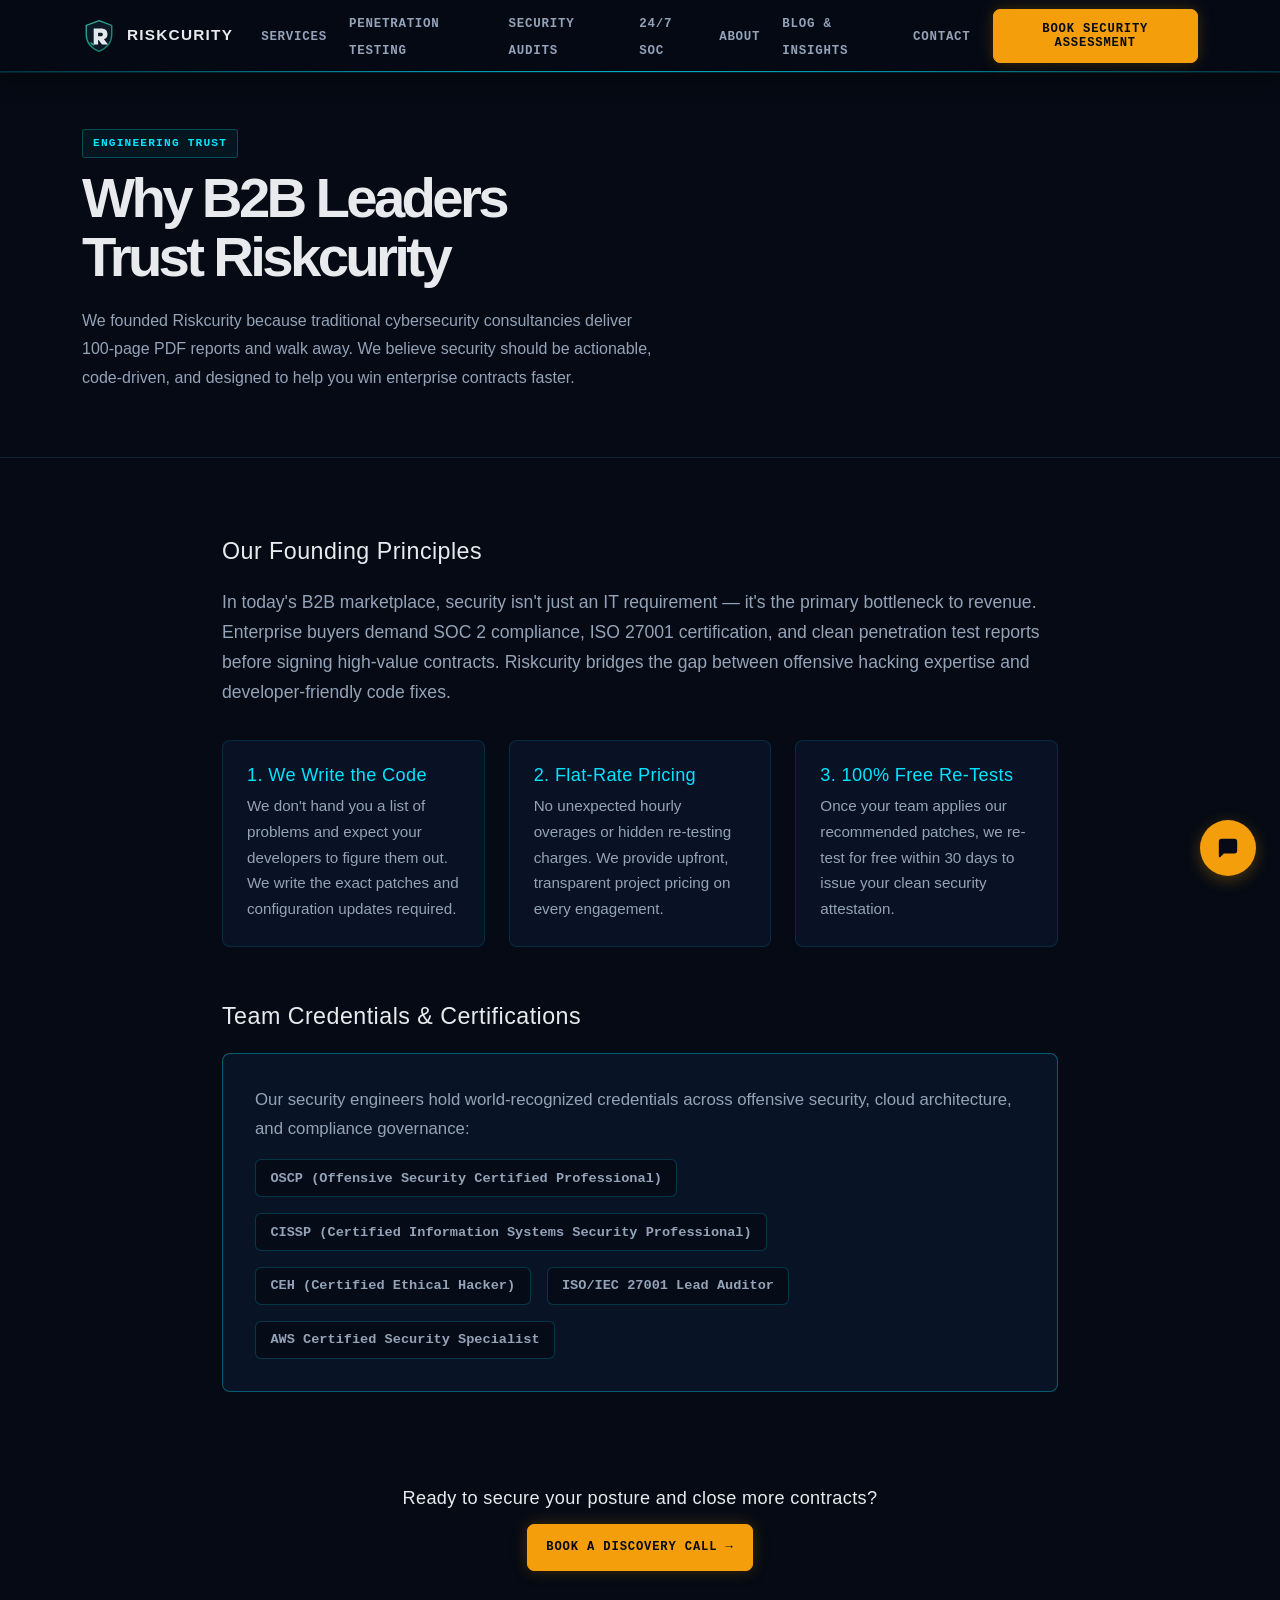
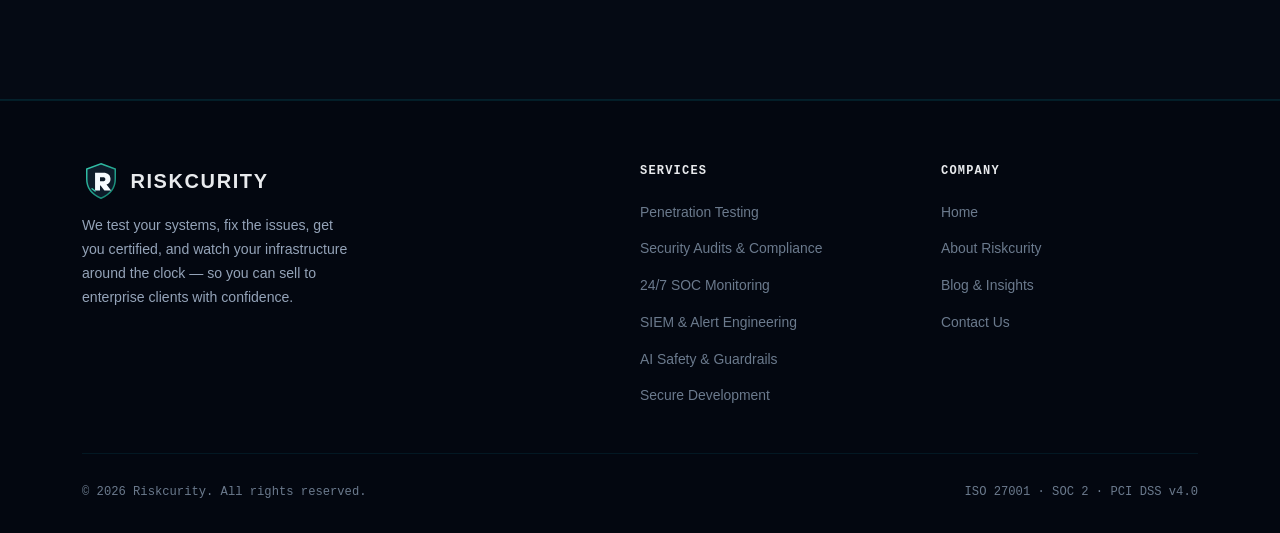
==== commit 4cfed951: "Upgrade site: Jarvis visual theme, 2-step contact flow, and ungated Riskmate AI" ====
--- a/about.html
+++ b/about.html
@@ -17,8 +17,9 @@
 
   <link rel="preconnect" href="https://fonts.googleapis.com">
   <link rel="preconnect" href="https://fonts.gstatic.com" crossorigin>
-  <link href="https://fonts.googleapis.com/css2?family=IBM+Plex+Mono:wght@400;500;600&family=Inter:wght@400;500;600&family=Newsreader:ital,opsz,wght@0,6..72,400;0,6..72,500;0,6..72,600;1,6..72,400&display=swap" rel="stylesheet">
+  <link href="https://fonts.googleapis.com/css2?family=IBM+Plex+Mono:wght@400;500;600&family=Inter:wght@400;500;600&family=Newsreader:ital,opsz,wght@0,6..72,400;0,6..72,500;0,6..72,600;1,6..72,400&family=Orbitron:wght@400;600;700;800&family=JetBrains+Mono:wght@400;500;600&display=swap" rel="stylesheet">
   <link rel="stylesheet" href="styles.css">
+  <link rel="stylesheet" href="jarvis.css">
 </head>
 <body>
 
@@ -34,13 +35,23 @@
       <li><a href="services/penetration-testing.html">Penetration Testing</a></li>
       <li><a href="services/security-audits.html">Security Audits</a></li>
       <li><a href="services/soc-monitoring.html">24/7 SOC</a></li>
-      <li><a href="about.html" style="color:var(--teal)">About</a></li>
+      <li><a href="about.html" style="color:var(--cyan,#00E5FF)">About</a></li>
       <li><a href="blog.html">Blog &amp; Insights</a></li>
       <li><a href="contact.html">Contact</a></li>
-      <li><a href="contact.html" class="btn btn-primary">Book Security Assessment</a></li>
+      <li><button class="btn btn-primary nav-cta-modal" type="button">Book Security Assessment</button></li>
     </ul>
   </div>
 </header>
+
+<!-- Mobile Sticky CTA Bar -->
+<div id="stickyCta" class="sticky-cta-bar" role="complementary" aria-label="Book assessment">
+  <button type="button" class="btn btn-primary sticky-cta-btn" style="flex:1;justify-content:center">
+    Book Security Assessment →
+  </button>
+  <a href="https://wa.me/923423717545" target="_blank" rel="noopener" class="sticky-wa-btn" aria-label="WhatsApp us">
+    <svg viewBox="0 0 24 24" width="22" height="22" fill="currentColor"><path d="M12.04 2c-5.46 0-9.91 4.45-9.91 9.91 0 1.75.46 3.45 1.32 4.95L2.05 22l5.25-1.38c1.45.79 3.08 1.21 4.74 1.21 5.46 0 9.91-4.45 9.91-9.91 0-2.65-1.03-5.14-2.9-7.01A9.84 9.84 0 0 0 12.04 2"/></svg>
+  </a>
+</div>
 
 <main>
 <section class="page-hero">
@@ -132,6 +143,124 @@
     </div>
   </div>
 </footer>
+
+<!-- ────────────── FLOATING CONTACT LAUNCHER ────────────── -->
+<div class="contact-fab" id="contactFab">
+  <div class="contact-fab-panel" id="contactFabPanel" role="dialog" aria-label="Quick contact options">
+    <div style="display:flex;justify-content:space-between;align-items:center;padding:0.6rem 0.85rem;border-bottom:1px solid rgba(0,229,255,0.15);margin-bottom:0.4rem">
+      <span style="font-family:var(--f-mono);font-size:0.72rem;letter-spacing:0.08em;color:var(--cyan,#00E5FF);text-transform:uppercase">Quick Connect</span>
+      <button id="contactFabClose" style="background:none;border:none;color:var(--slate);cursor:pointer;font-size:0.9rem" aria-label="Close panel">✕</button>
+    </div>
+    <button type="button" class="contact-fab-option js-open-contact-modal">
+      <svg viewBox="0 0 24 24"><path d="M14 2H6a2 2 0 0 0-2 2v16a2 2 0 0 0 2 2h12a2 2 0 0 0 2-2V8z"/><polyline points="14 2 14 8 20 8"/><line x1="16" y1="13" x2="8" y2="13"/><line x1="16" y1="17" x2="8" y2="17"/></svg>
+      <span>Book an assessment</span>
+    </button>
+    <a href="https://wa.me/923423717545" target="_blank" rel="noopener" class="contact-fab-option">
+      <svg viewBox="0 0 24 24" style="stroke:none;fill:#25D366"><path d="M12.04 2c-5.46 0-9.91 4.45-9.91 9.91 0 1.75.46 3.45 1.32 4.95L2.05 22l5.25-1.38c1.45.79 3.08 1.21 4.74 1.21 5.46 0 9.91-4.45 9.91-9.91 0-2.65-1.03-5.14-2.9-7.01A9.84 9.84 0 0 0 12.04 2m.01 1.67c4.54 0 8.24 3.7 8.24 8.24 0 2.2-.86 4.27-2.42 5.82a8.19 8.19 0 0 1-5.82 2.42c-1.44 0-2.85-.38-4.09-1.11l-.29-.17-3.04.8 1.05-2.96-.19-.3a8.19 8.19 0 0 1-1.25-4.32c0-4.54 3.7-8.24 8.24-8.24m4.53 11.53c-.25-.13-1.47-.72-1.7-.81-.23-.08-.4-.13-.57.13-.17.25-.66.81-.81.98-.15.17-.3.19-.55.06-.25-.13-1.05-.39-2-1.23-.74-.66-1.24-1.47-1.39-1.72-.15-.25-.02-.38.11-.5.11-.11.25-.29.38-.44.13-.15.17-.25.25-.42.08-.17.04-.32-.02-.44-.06-.13-.57-1.37-.78-1.87-.2-.49-.41-.42-.57-.43h-.49c-.17 0-.44.06-.67.31-.23.25-.88.86-.88 2.1 0 1.24.9 2.44 1.03 2.61.13.17 1.77 2.71 4.29 3.8.6.26 1.07.41 1.44.53.6.19 1.15.16 1.58.1.48-.07 1.47-.6 1.68-1.18.21-.58.21-1.07.15-1.18-.06-.11-.23-.18-.48-.31z"/></svg>
+      <span>WhatsApp us</span>
+    </a>
+    <a href="mailto:riskcurity@gmail.com" class="contact-fab-option">
+      <svg viewBox="0 0 24 24"><path d="M4 4h16c1.1 0 2 .9 2 2v12c0 1.1-.9 2-2 2H4c-1.1 0-2-.9-2-2V6c0-1.1.9-2 2-2z"/><polyline points="22,6 12,13 2,6"/></svg>
+      <span>Email us</span>
+    </a>
+  </div>
+  <button class="contact-fab-btn" id="contactFabBtn" type="button" aria-label="Open contact launcher" aria-expanded="false">
+    <svg viewBox="0 0 24 24" width="22" height="22" fill="none" stroke="currentColor" stroke-width="2" stroke-linecap="round" stroke-linejoin="round">
+      <path d="M21 15a2 2 0 0 1-2 2H7l-4 4V5a2 2 0 0 1 2-2h14a2 2 0 0 1 2 2z"/>
+    </svg>
+  </button>
+</div>
+
+<!-- ────────────── 2-STEP CONTACT MODAL ────────────── -->
+<div id="contactModalOverlay" class="form-modal-overlay" role="dialog" aria-modal="true" aria-labelledby="modalTitle">
+  <div class="form-modal">
+    <button id="contactModalClose" class="lm-close" aria-label="Close modal" style="top:1.25rem;right:1.25rem">✕</button>
+
+    <div class="form-step-indicator" aria-hidden="true">
+      <div class="form-step-dot active" id="cmDot1"></div>
+      <div class="form-step-dot" id="cmDot2"></div>
+    </div>
+
+    <div style="display:flex;justify-content:space-between;align-items:center;margin-bottom:1.25rem">
+      <span class="mono" style="font-size:0.75rem;color:var(--cyan,#00E5FF);letter-spacing:0.08em;text-transform:uppercase" id="cmStepLabel">Step 1 of 2</span>
+      <span class="mono" style="font-size:0.72rem;color:var(--slate)">24h SLA</span>
+    </div>
+
+    <h3 id="modalTitle" style="font-family:var(--f-display);font-size:1.45rem;color:var(--fog-text);margin-bottom:0.4rem">Book a Security Assessment</h3>
+    <p style="font-size:0.88rem;color:var(--slate);margin-bottom:1.5rem">Tell us about your systems or upcoming audit. We'll send a custom scope &amp; proposal within 24 hours.</p>
+
+    <form id="cmForm">
+      <input type="checkbox" name="botcheck" style="display:none" tabindex="-1" autocomplete="off" aria-hidden="true">
+
+      <!-- Step 1 -->
+      <div id="cmStep1">
+        <div class="fg">
+          <label class="fl" for="cm-name">Your Name <span style="color:var(--cyan,#00E5FF)">*</span></label>
+          <input class="fi" type="text" id="cm-name" name="name" placeholder="e.g. Sarah Chen" maxlength="100" autocomplete="name" required>
+        </div>
+        <div class="fg">
+          <label class="fl" for="cm-email">Work Email <span style="color:var(--cyan,#00E5FF)">*</span></label>
+          <input class="fi" type="email" id="cm-email" name="email" placeholder="sarah@company.com" maxlength="100" autocomplete="email" required>
+        </div>
+        <div class="fg" style="margin-bottom:1.75rem">
+          <label class="fl" for="cm-service">Service Needed <span style="color:var(--cyan,#00E5FF)">*</span></label>
+          <select class="fsel" id="cm-service" name="service" required>
+            <option value="" disabled selected>Select priority…</option>
+            <option value="vapt">Penetration Testing (Web App, Mobile, API)</option>
+            <option value="compliance">SOC 2 / ISO 27001 / PCI DSS Audit Readiness</option>
+            <option value="soc">24/7 SOC Monitoring (MDR)</option>
+            <option value="ai">AI Trust &amp; Guardrails Assessment</option>
+            <option value="dev">Secure Product Architecture</option>
+          </select>
+        </div>
+        <button type="button" id="cmNext" class="btn btn-primary" style="width:100%;justify-content:center">
+          Continue to Timeline &amp; Scope →
+        </button>
+      </div>
+
+      <!-- Step 2 -->
+      <div id="cmStep2" style="display:none">
+        <div class="fg">
+          <label class="fl" for="cm-timeline">When do you need this by? <span style="font-size:0.75rem;color:var(--slate);font-weight:normal">(optional)</span></label>
+          <select class="fsel" id="cm-timeline" name="timeline">
+            <option value="" disabled selected>Select target timeline…</option>
+            <option value="urgent">Urgent (Within 7 Days)</option>
+            <option value="month">Within 30 Days</option>
+            <option value="quarter">Next Quarter</option>
+          </select>
+        </div>
+        <div class="fg">
+          <label class="fl" for="cm-detail">Brief description <span style="font-size:0.75rem;color:var(--slate);font-weight:normal">(optional)</span></label>
+          <textarea class="fta" id="cm-detail" name="detail" rows="3" maxlength="2000" placeholder="Tech stack, cloud provider, or audit deadline."></textarea>
+        </div>
+        <div class="fg" style="margin-bottom:1.75rem">
+          <label class="fl" for="cm-phone">Phone / WhatsApp <span style="font-size:0.75rem;color:var(--slate);font-weight:normal">(optional)</span></label>
+          <input class="fi" type="tel" id="cm-phone" name="phone" placeholder="+1 555 000 0000" maxlength="30" autocomplete="tel">
+        </div>
+        <div style="display:flex;gap:0.75rem">
+          <button type="button" id="cmPrev" class="btn btn-ghost">← Back</button>
+          <button type="submit" class="btn btn-primary" style="flex:1;justify-content:center">Send Request →</button>
+        </div>
+      </div>
+    </form>
+
+    <!-- Modal Success -->
+    <div id="cmSuccess" style="display:none;text-align:center;padding:1.5rem 0">
+      <span class="label" style="background:rgba(0,229,255,0.1);padding:0.3rem 0.8rem;border-radius:12px;border:1px solid rgba(0,229,255,0.3)">Confirmed</span>
+      <h3 style="font-family:var(--f-display);font-size:1.5rem;color:var(--fog-text);margin:1.25rem 0 0.5rem">We're on it.</h3>
+      <p style="color:var(--slate);font-size:0.92rem;margin-bottom:1.5rem">
+        A senior engineer will review your scope and reply to your email within <strong>24 business hours</strong>.
+      </p>
+      <div style="background:rgba(5,10,20,0.6);border:1px solid rgba(0,229,255,0.15);border-radius:10px;padding:1.25rem">
+        <p style="font-size:0.85rem;color:var(--slate);margin-bottom:0.75rem">Want to speak right away? Book a time directly:</p>
+        <!-- EDIT: CALENDLY_URL -->
+        <a href="https://calendly.com/riskcurity" target="_blank" rel="noopener" class="btn btn-ghost" style="width:100%;justify-content:center;border-color:var(--cyan,#00E5FF);color:var(--cyan,#00E5FF)">
+          🗓 Book 15-Min Discovery Call
+        </a>
+      </div>
+    </div>
+  </div>
+</div>
 <script src="script.js"></script>
 </body>
 </html>
--- a/jarvis.css
+++ b/jarvis.css
@@ -0,0 +1,1466 @@
+/* =============================================================================
+   JARVIS.CSS — Riskcurity HUD Overlay Layer
+   =============================================================================
+   Purpose  : Additive CSS layer imported AFTER styles.css. Transforms the
+              Riskcurity website into a Jarvis / Iron Man HUD aesthetic.
+   Strategy : Overrides color tokens via :root, then layers glass-morphism,
+              neon glows, Orbitron headings, terminal accents, and motion
+              only on GPU-composited properties (transform, opacity).
+              box-shadow and border-color overrides are intentional design
+              exceptions, applied with restraint.
+   Contrast : All text/background combinations meet WCAG AA (≥ 4.5:1 for
+              normal text, ≥ 3:1 for large text). Cyan #00E5FF on #050A14
+              = 11.6:1. Amber #F59E0B on #050A14 = 7.2:1.
+   Motion   : Every animation is wrapped in a prefers-reduced-motion block
+              at the bottom of this file.
+   Author   : Senior FE Engineer — HUD Systems
+   ============================================================================= */
+
+/* ─────────────────────────────────────────────────────────────────────────────
+   §0 · GOOGLE FONTS — Orbitron (display) + JetBrains Mono (terminal)
+   ───────────────────────────────────────────────────────────────────────────── */
+@import url('https://fonts.googleapis.com/css2?family=Orbitron:wght@400;600;700;800&family=JetBrains+Mono:wght@400;500;600&display=swap');
+
+
+/* ─────────────────────────────────────────────────────────────────────────────
+   §1 · ROOT TOKEN OVERRIDES
+   Override the existing light/dark palettes with the HUD palette.
+   All downstream component styles inherit these new values automatically.
+   ───────────────────────────────────────────────────────────────────────────── */
+:root {
+  /* ── Core backgrounds ── */
+  --hud-bg:        #050A14;          /* near-black navy — primary page bg       */
+  --fog:           #050A14;          /* replaces existing --fog                 */
+  --bg-dk:         #030710;          /* deeper section backgrounds              */
+  --surface:       rgba(10,20,40,0.80);  /* card surface                       */
+  --surface-2:     rgba(10,20,40,0.90);  /* elevated surface                   */
+  --surface-3:     rgba(15,28,52,0.95);  /* topmost surface layer              */
+  --hud-surface:   rgba(5,10,20,0.85);
+  --hud-surface2:  rgba(10,20,40,0.90);
+
+  /* ── Cyan — primary HUD accent ── */
+  --cyan:          #00E5FF;
+  --cyan-glow:     rgba(0,229,255,0.15);
+  --cyan-dim:      rgba(0,229,255,0.06);
+  --cyan-border:   rgba(0,229,255,0.25);
+
+  /* ── Amber — warnings + key CTAs ── */
+  --amber:         #F59E0B;
+  --amber-glow:    rgba(245,158,11,0.15);
+  --amber-sub:     rgba(245,158,11,0.12);
+
+  /* ── Existing token aliases → HUD values ── */
+  --teal:          var(--cyan);
+  --teal-hover:    #00C8E0;
+  --teal-sub:      var(--cyan-dim);
+  --teal-border:   var(--cyan-border);
+  --hud-border:    rgba(0,229,255,0.15);
+  --border:        rgba(0,229,255,0.12);
+  --border-hi:     rgba(0,229,255,0.35);
+  --hair:          rgba(0,229,255,0.09);
+  --hair-dk:       rgba(0,229,255,0.07);
+  --ink:           #E8EAED;           /* primary body text — high contrast      */
+  --fog-text:      #E8EAED;
+  --slate:         #94A3B8;           /* secondary text                         */
+  --slate-lt:      #6B7A8D;
+
+  /* ── Typography ── */
+  --f-display: 'Orbitron', sans-serif;    /* headings — HUD Orbitron            */
+  --f-mono:    'JetBrains Mono', monospace; /* terminals, data, labels          */
+  --f-body:    'Inter', -apple-system, sans-serif; /* body — unchanged          */
+
+  /* ── Easing (preserve existing) ── */
+  --ease: cubic-bezier(.16,1,.3,1);
+  --t-fast:   .18s ease;
+  --t-smooth: .32s var(--ease);
+
+  /* ── Selection highlight ── */
+  color-scheme: dark;
+}
+
+/* ── Force page background & base text ── */
+html, body {
+  background: var(--hud-bg) !important;
+  color: var(--ink) !important;
+}
+
+/* ── Global selection ── */
+::selection {
+  background: rgba(0,229,255,0.25);
+  color: #E8EAED;
+}
+
+/* ── Headings inherit Orbitron ── */
+h1, h2, h3, h4, h5, h6 {
+  font-family: var(--f-display);
+  color: var(--fog-text);
+  letter-spacing: 0.02em;    /* Orbitron needs slightly more tracking than serifs */
+}
+
+/* ── Labels / eyebrows ── */
+.label {
+  font-family: var(--f-mono);
+  color: var(--cyan);
+  background: var(--cyan-dim);
+  border: 1px solid var(--cyan-border);
+  border-radius: 3px;
+}
+.label--amber { color: var(--amber); background: var(--amber-sub); border-color: rgba(245,158,11,0.25); }
+
+/* ── Focus ring — cyan ── */
+:focus-visible {
+  outline: 2px solid var(--cyan);
+  outline-offset: 3px;
+}
+
+/* ── Mono utility ── */
+.mono { font-family: var(--f-mono); }
+
+/* ── Scrollbar — HUD style ── */
+::-webkit-scrollbar { width: 5px; }
+::-webkit-scrollbar-track { background: #030710; }
+::-webkit-scrollbar-thumb { background: rgba(0,229,255,0.2); border-radius: 4px; }
+::-webkit-scrollbar-thumb:hover { background: rgba(0,229,255,0.4); }
+
+
+/* ─────────────────────────────────────────────────────────────────────────────
+   §2 · NAVIGATION HEADER — HUD glass bar
+   ───────────────────────────────────────────────────────────────────────────── */
+
+/*
+ * Stronger backdrop blur, cyan bottom glow line instead of a plain border.
+ * The header background deepens when scrolled (.scrolled class set by JS).
+ */
+.site-header {
+  background: rgba(5,10,20,0.88) !important;
+  backdrop-filter: blur(20px) saturate(160%) !important;
+  border-bottom: 1px solid rgba(0,229,255,0.18) !important;
+  box-shadow: 0 1px 0 rgba(0,229,255,0.12), 0 4px 24px rgba(0,0,0,0.5) !important;
+}
+
+/* Cyan glow line rendered as a pseudo-element for a sharper luminescent edge */
+.site-header::after {
+  content: '';
+  position: absolute;
+  bottom: -1px;
+  left: 0; right: 0;
+  height: 1px;
+  background: linear-gradient(90deg, transparent 0%, rgba(0,229,255,0.5) 30%, rgba(0,229,255,0.7) 50%, rgba(0,229,255,0.5) 70%, transparent 100%);
+  pointer-events: none;
+}
+
+/* Brand name — Orbitron at a slightly smaller scale so it fits the nav */
+.nav-brand {
+  font-family: var(--f-display) !important;
+  color: var(--ink) !important;
+  letter-spacing: 0.08em !important;
+  font-weight: 700 !important;
+}
+
+/* Nav links */
+.nav-list a:not(.btn) {
+  font-family: var(--f-mono) !important;
+  font-size: .78rem !important;
+  letter-spacing: .06em !important;
+  text-transform: uppercase !important;
+  color: var(--slate) !important;
+  transition: color var(--t-fast), text-shadow var(--t-fast) !important;
+}
+.nav-list a:not(.btn):hover {
+  color: var(--cyan) !important;
+  text-shadow: 0 0 10px rgba(0,229,255,0.4);
+}
+
+/* "Book Security Assessment" CTA in nav — amber to distinguish from cyan CTAs */
+.nav-list .btn-primary,
+a.btn-primary[href*="contact"],
+a.btn-primary[href*="assessment"] {
+  background: var(--amber) !important;
+  border-color: var(--amber) !important;
+  color: #050A14 !important;
+  font-family: var(--f-mono) !important;
+  font-size: .76rem !important;
+  letter-spacing: .07em !important;
+  text-transform: uppercase !important;
+  box-shadow: 0 0 16px rgba(245,158,11,0.25), 0 4px 12px rgba(0,0,0,0.3) !important;
+}
+.nav-list .btn-primary:hover,
+a.btn-primary[href*="contact"]:hover,
+a.btn-primary[href*="assessment"]:hover {
+  background: #E8900A !important;
+  border-color: #E8900A !important;
+  box-shadow: 0 0 28px rgba(245,158,11,0.45), 0 6px 18px rgba(0,0,0,0.35) !important;
+  transform: translateY(-2px) !important;
+}
+
+
+/* ─────────────────────────────────────────────────────────────────────────────
+   §3 · BUTTONS — HUD styled primary & ghost
+   ───────────────────────────────────────────────────────────────────────────── */
+
+/*
+ * .btn-primary — solid cyan bg, dark text, outer glow
+ * Intentionally high contrast: #050A14 on #00E5FF = 11.6:1
+ */
+.btn-primary {
+  background: var(--cyan) !important;
+  border-color: var(--cyan) !important;
+  color: #050A14 !important;
+  font-family: var(--f-mono) !important;
+  font-size: .84rem !important;
+  font-weight: 600 !important;
+  letter-spacing: .07em !important;
+  text-transform: uppercase !important;
+  box-shadow: 0 0 20px rgba(0,229,255,0.25), 0 4px 16px rgba(0,0,0,0.3) !important;
+  transition: transform var(--t-fast), box-shadow var(--t-fast), background var(--t-fast) !important;
+}
+.btn-primary:hover {
+  background: #00C8E0 !important;
+  border-color: #00C8E0 !important;
+  box-shadow: 0 0 32px rgba(0,229,255,0.45), 0 6px 22px rgba(0,0,0,0.35) !important;
+  transform: translateY(-2px) scale(1.02) !important;
+}
+.btn-primary:active {
+  transform: scale(0.97) !important;
+  box-shadow: 0 0 12px rgba(0,229,255,0.2) !important;
+}
+
+/*
+ * .btn-ghost — transparent bg, cyan border and text, hover glow fill
+ */
+.btn-ghost {
+  background: transparent !important;
+  border-color: rgba(0,229,255,0.4) !important;
+  color: var(--cyan) !important;
+  font-family: var(--f-mono) !important;
+  font-size: .84rem !important;
+  font-weight: 600 !important;
+  letter-spacing: .07em !important;
+  text-transform: uppercase !important;
+  box-shadow: none !important;
+  transition: transform var(--t-fast), box-shadow var(--t-fast), background var(--t-fast), border-color var(--t-fast) !important;
+}
+.btn-ghost:hover {
+  background: rgba(0,229,255,0.08) !important;
+  border-color: var(--cyan) !important;
+  box-shadow: 0 0 20px rgba(0,229,255,0.2), inset 0 0 10px rgba(0,229,255,0.04) !important;
+  transform: translateY(-2px) !important;
+}
+
+
+/* ─────────────────────────────────────────────────────────────────────────────
+   §4 · HERO SECTION — Animated HUD background
+   ───────────────────────────────────────────────────────────────────────────── */
+
+.hero {
+  position: relative;
+  background: var(--hud-bg) !important;
+  border-bottom: 1px solid rgba(0,229,255,0.12) !important;
+  overflow: hidden;
+}
+
+/*
+ * Dot-grid background overlay — repeating radial-gradient creates an isometric
+ * grid of cyan pinpoints, giving depth to the hero background.
+ * Uses a pseudo-element so it doesn't interrupt content z-stacking.
+ */
+.hero::before {
+  content: '';
+  position: absolute;
+  inset: 0;
+  background-image: radial-gradient(circle, rgba(0,229,255,0.12) 1px, transparent 1px);
+  background-size: 32px 32px;
+  pointer-events: none;
+  z-index: 0;
+  opacity: 0.6;
+}
+
+/*
+ * Cyan atmospheric glow — large diffuse bloom in upper-right quadrant
+ * and a subtler amber warmth lower-left (like arc reactor heat).
+ */
+.hero::after {
+  content: '';
+  position: absolute;
+  inset: 0;
+  background:
+    radial-gradient(ellipse 55% 45% at 80% 10%, rgba(0,229,255,0.09) 0%, transparent 60%),
+    radial-gradient(ellipse 45% 35% at 15% 80%, rgba(245,158,11,0.06) 0%, transparent 55%);
+  pointer-events: none;
+  z-index: 0;
+}
+
+/* Ensure hero content sits above pseudo-elements */
+.hero-grid,
+.hero-content,
+.hero > .container { position: relative; z-index: 1; }
+
+/*
+ * Scanning line — a thin horizontal bright stripe that travels top → bottom,
+ * simulating a radar sweep / sensor scan. Injected by jarvis.js (or exists as
+ * a sibling element in HTML). Falls back gracefully if element isn't present.
+ */
+.hero-scan-line {
+  position: absolute;
+  left: 0; right: 0;
+  height: 2px;
+  background: linear-gradient(90deg, transparent 0%, rgba(0,229,255,0.6) 30%, rgba(0,229,255,0.9) 50%, rgba(0,229,255,0.6) 70%, transparent 100%);
+  box-shadow: 0 0 12px rgba(0,229,255,0.5), 0 0 24px rgba(0,229,255,0.2);
+  pointer-events: none;
+  z-index: 2;
+  /* GPU-composited: transform only */
+  animation: hud-scan 6s ease-in-out infinite;
+  will-change: transform;
+}
+@keyframes hud-scan {
+  0%   { transform: translateY(-10px); opacity: 0; }
+  5%   { opacity: 1; }
+  95%  { opacity: 1; }
+  100% { transform: translateY(calc(100vh - var(--nav-h, 72px))); opacity: 0; }
+}
+
+/*
+ * Arc-reactor ring — large circular glow ring centered behind the hero headline.
+ * This is a decorative background ring; content layers above via z-index.
+ */
+.arc-reactor-ring {
+  position: absolute;
+  top: 50%;
+  left: 36%;                        /* sits slightly left-center to avoid covering text */
+  transform: translate(-50%, -50%);
+  width: 520px;
+  height: 520px;
+  border-radius: 50%;
+  border: 1px solid rgba(0,229,255,0.08);
+  box-shadow:
+    0 0 0 1px   rgba(0,229,255,0.04),
+    0 0 60px    rgba(0,229,255,0.07),
+    0 0 120px   rgba(0,229,255,0.04),
+    inset 0 0 60px rgba(0,229,255,0.04);
+  pointer-events: none;
+  z-index: 0;
+  /* Slow rotation — GPU transform only */
+  animation: arc-spin 30s linear infinite;
+  will-change: transform;
+}
+/* Inner ring */
+.arc-reactor-ring::before {
+  content: '';
+  position: absolute;
+  inset: 40px;
+  border-radius: 50%;
+  border: 1px solid rgba(0,229,255,0.12);
+  box-shadow: 0 0 30px rgba(0,229,255,0.08), inset 0 0 30px rgba(0,229,255,0.04);
+}
+/* Innermost ring */
+.arc-reactor-ring::after {
+  content: '';
+  position: absolute;
+  inset: 100px;
+  border-radius: 50%;
+  border: 1px solid rgba(0,229,255,0.18);
+  box-shadow: 0 0 20px rgba(0,229,255,0.15), inset 0 0 20px rgba(0,229,255,0.08);
+}
+@keyframes arc-spin {
+  from { transform: translate(-50%, -50%) rotate(0deg); }
+  to   { transform: translate(-50%, -50%) rotate(360deg); }
+}
+
+/* Hero text overrides */
+.hero-title {
+  font-family: var(--f-display) !important;
+  font-weight: 800 !important;
+  letter-spacing: 0.03em !important;
+  color: var(--ink) !important;
+  line-height: 1.08 !important;
+}
+.hero-sub {
+  font-family: var(--f-body) !important;
+  color: var(--slate) !important;
+}
+.hero-eyebrow {
+  font-family: var(--f-mono) !important;
+}
+
+
+/* ─────────────────────────────────────────────────────────────────────────────
+   §5 · TERMINAL / GAUGE CARD — Hero right column
+   ───────────────────────────────────────────────────────────────────────────── */
+
+/*
+ * The right-hand hero column contains the gauge / risk score terminal.
+ * We override it with a darker glass surface and cyan glow border.
+ */
+.gauge-card,
+.hero-content + div > div,
+.hero-grid > *:last-child > * {
+  background: rgba(5,10,20,0.92) !important;
+  border: 1px solid rgba(0,229,255,0.2) !important;
+  box-shadow: 0 0 32px rgba(0,229,255,0.08), 0 16px 48px rgba(0,0,0,0.6) !important;
+  backdrop-filter: blur(16px) !important;
+  border-radius: 12px !important;
+}
+.gauge-card:hover {
+  border-color: rgba(0,229,255,0.4) !important;
+  box-shadow: 0 0 48px rgba(0,229,255,0.14), 0 20px 56px rgba(0,0,0,0.65) !important;
+}
+
+/* Mono data elements inside gauge */
+.gauge-top-label,
+.gauge-sub,
+.gc-label { font-family: var(--f-mono) !important; color: var(--slate) !important; }
+
+.gauge-num {
+  font-family: var(--f-mono) !important;
+  color: var(--amber) !important;
+  text-shadow: 0 0 20px rgba(245,158,11,0.4);
+}
+
+.gauge-badge {
+  font-family: var(--f-mono) !important;
+  background: var(--amber-sub) !important;
+  color: var(--amber) !important;
+}
+.gauge-badge.ok {
+  background: var(--cyan-dim) !important;
+  color: var(--cyan) !important;
+}
+
+.g-track { stroke: rgba(0,229,255,0.1) !important; }
+
+/* Blinking block cursor for terminal hero elements */
+.hero-terminal-cursor {
+  display: inline-block;
+  width: 9px;
+  height: 1.1em;
+  background: var(--cyan);
+  vertical-align: text-bottom;
+  margin-left: 2px;
+  box-shadow: 0 0 6px rgba(0,229,255,0.6);
+  /* GPU opacity only */
+  animation: cursor-blink 1.1s step-end infinite;
+  will-change: opacity;
+}
+@keyframes cursor-blink {
+  0%, 100% { opacity: 1; }
+  50%       { opacity: 0; }
+}
+
+/* Terminal mono text */
+.hero-content + div > div .mono,
+.gauge-card .mono {
+  font-family: var(--f-mono) !important;
+  color: var(--cyan) !important;
+}
+
+
+/* ─────────────────────────────────────────────────────────────────────────────
+   §6 · DISCIPLINE CARDS (.disc-card) — Glassmorphism + corner reticles
+   ───────────────────────────────────────────────────────────────────────────── */
+
+/*
+ * Glass surface with cyan hairline border. On hover, the border intensifies and
+ * corner bracket pseudo-elements appear, creating a "targeting reticle" effect.
+ */
+.disc-card {
+  background: rgba(5,10,20,0.75) !important;
+  backdrop-filter: blur(12px) !important;
+  border: 1px solid rgba(0,229,255,0.15) !important;
+  border-radius: 10px !important;
+  position: relative;
+  transition:
+    border-color var(--t-smooth),
+    box-shadow var(--t-smooth),
+    transform var(--t-smooth) !important;
+}
+.disc-card:hover {
+  border-color: rgba(0,229,255,0.5) !important;
+  box-shadow:
+    0 0 24px rgba(0,229,255,0.15),
+    inset 0 0 12px rgba(0,229,255,0.04) !important;
+  transform: translateY(-6px) !important;
+  background: rgba(5,10,20,0.88) !important;
+}
+
+/*
+ * Corner bracket reticles — appear on hover using ::before and ::after.
+ * Each corner bracket is 12×12px with two 2px border segments.
+ * We simulate all four corners with a single pair of pseudo-elements by
+ * combining multiple box-shadows and border segments via CSS gradient borders.
+ */
+.disc-card::before,
+.disc-card::after {
+  content: '';
+  position: absolute;
+  width: 14px;
+  height: 14px;
+  opacity: 0;
+  /* GPU compositing — opacity + transform only */
+  transition: opacity .3s ease, transform .3s ease;
+  pointer-events: none;
+  z-index: 2;
+}
+/* Top-left bracket */
+.disc-card::before {
+  top: 8px; left: 8px;
+  border-top: 2px solid var(--cyan);
+  border-left: 2px solid var(--cyan);
+  transform: translate(-3px, -3px);
+  box-shadow: 0 0 6px rgba(0,229,255,0.4);
+}
+/* Bottom-right bracket */
+.disc-card::after {
+  bottom: 8px; right: 8px;
+  border-bottom: 2px solid var(--cyan);
+  border-right: 2px solid var(--cyan);
+  transform: translate(3px, 3px);
+  box-shadow: 0 0 6px rgba(0,229,255,0.4);
+}
+.disc-card:hover::before {
+  opacity: 1;
+  transform: translate(0, 0);
+}
+.disc-card:hover::after {
+  opacity: 1;
+  transform: translate(0, 0);
+}
+
+/* Icon stroke color → cyan */
+.disc-icon svg {
+  stroke: var(--cyan) !important;
+  filter: drop-shadow(0 0 4px rgba(0,229,255,0.3));
+}
+/* Title / tech line */
+.disc-title { font-family: var(--f-display) !important; font-weight: 600 !important; }
+.disc-tech { font-family: var(--f-mono) !important; color: var(--cyan) !important; }
+/* Feature bullet dots */
+.disc-feats li::before { background: var(--cyan) !important; }
+/* Divider between desc and feats */
+.disc-feats { border-top-color: rgba(0,229,255,0.1) !important; }
+
+
+/* ─────────────────────────────────────────────────────────────────────────────
+   §7 · FRAMEWORK CARDS (.fw-card) — Glassmorphism
+   ───────────────────────────────────────────────────────────────────────────── */
+
+.fw-card {
+  background: rgba(5,10,20,0.75) !important;
+  backdrop-filter: blur(12px) !important;
+  border: 1px solid rgba(0,229,255,0.15) !important;
+  border-radius: 10px !important;
+  position: relative;
+  transition: border-color var(--t-smooth), box-shadow var(--t-smooth), transform var(--t-smooth) !important;
+}
+.fw-card:hover {
+  border-color: rgba(0,229,255,0.45) !important;
+  box-shadow: 0 0 22px rgba(0,229,255,0.12), inset 0 0 10px rgba(0,229,255,0.03) !important;
+  transform: translateY(-4px) !important;
+  background: rgba(5,10,20,0.88) !important;
+}
+/* Featured variant uses amber accent */
+.fw-card--featured {
+  border-color: rgba(245,158,11,0.25) !important;
+  background: linear-gradient(180deg, rgba(5,10,20,0.80) 0%, rgba(245,158,11,0.03) 100%) !important;
+}
+.fw-card--featured:hover {
+  border-color: rgba(245,158,11,0.55) !important;
+  box-shadow: 0 0 22px rgba(245,158,11,0.12) !important;
+}
+.fw-header { border-bottom-color: rgba(0,229,255,0.1) !important; }
+.fw-category-tag { font-family: var(--f-mono) !important; color: var(--cyan) !important; }
+.fw-category-tag--amber { color: var(--amber) !important; }
+.fw-card-title { font-family: var(--f-display) !important; }
+.fw-code { font-family: var(--f-mono) !important; color: var(--cyan) !important; }
+.fw-card--featured .fw-code { color: var(--amber) !important; }
+
+
+/* ─────────────────────────────────────────────────────────────────────────────
+   §8 · METHODOLOGY CARDS (.m-card) — HUD data panel + glow on in-view
+   ───────────────────────────────────────────────────────────────────────────── */
+
+.m-card {
+  background: rgba(5,10,20,0.78) !important;
+  backdrop-filter: blur(10px) !important;
+  border: 1px solid rgba(0,229,255,0.12) !important;
+  border-radius: 10px !important;
+}
+/* Glow when card scrolls into view */
+.m-card.in-view {
+  border-color: rgba(0,229,255,0.3) !important;
+  box-shadow: 0 0 20px rgba(0,229,255,0.1), 0 8px 24px rgba(0,0,0,0.4) !important;
+}
+
+/*
+ * Step number circle — becomes cyan-filled when in-view,
+ * reinforcing the "scan activating" metaphor.
+ */
+.m-num {
+  font-family: var(--f-mono) !important;
+  border-color: rgba(0,229,255,0.2) !important;
+  color: var(--slate) !important;
+  transition: background var(--t-smooth), border-color var(--t-smooth), color var(--t-smooth), box-shadow var(--t-smooth) !important;
+}
+.m-card.in-view .m-num {
+  background: var(--cyan) !important;
+  border-color: var(--cyan) !important;
+  color: #050A14 !important;
+  box-shadow: 0 0 16px rgba(0,229,255,0.4) !important;
+}
+
+.m-stage-label { font-family: var(--f-mono) !important; color: var(--cyan) !important; }
+.m-title { font-family: var(--f-display) !important; }
+.m-deliv { font-family: var(--f-mono) !important; border-top-color: rgba(0,229,255,0.1) !important; }
+/* Methodology connector line — cyan */
+.method-grid::before { background: rgba(0,229,255,0.15) !important; }
+
+
+/* ─────────────────────────────────────────────────────────────────────────────
+   §9 · TRUST BAR — Stats with Orbitron number glow
+   ───────────────────────────────────────────────────────────────────────────── */
+
+.trust-bar {
+  background: var(--hud-surface) !important;
+  border-top: 1px solid rgba(0,229,255,0.12) !important;
+  border-bottom: 1px solid rgba(0,229,255,0.12) !important;
+}
+
+/*
+ * Stat numbers — Orbitron at large scale, cyan with text-shadow glow.
+ * WCAG AA: #00E5FF on rgba(5,10,20,0.85) ≈ #0D1726 → 10.8:1 ✓
+ */
+.trust-stat-num {
+  font-family: var(--f-display) !important;
+  font-size: 2.4rem !important;
+  font-weight: 700 !important;
+  color: var(--cyan) !important;
+  text-shadow: 0 0 20px rgba(0,229,255,0.5), 0 0 40px rgba(0,229,255,0.2);
+  line-height: 1 !important;
+}
+
+.trust-stat-lbl {
+  font-family: var(--f-mono) !important;
+  font-size: .75rem !important;
+  text-transform: uppercase !important;
+  letter-spacing: .08em !important;
+  color: var(--slate) !important;
+}
+
+/* Trust logo tags — HUD chip style */
+.trust-logo-tag {
+  background: rgba(5,10,20,0.8) !important;
+  border: 1px solid rgba(0,229,255,0.2) !important;
+  color: var(--slate) !important;
+  font-family: var(--f-mono) !important;
+}
+.trust-logo-tag svg { fill: var(--cyan) !important; }
+
+/* .stat-num-anim generic counter style */
+.stat-num-anim {
+  font-family: var(--f-display) !important;
+  color: var(--cyan) !important;
+}
+
+
+/* ─────────────────────────────────────────────────────────────────────────────
+   §10 · CASE STUDY / STAT STRIP — HUD data cells
+   ───────────────────────────────────────────────────────────────────────────── */
+
+.stat-cell {
+  background: rgba(5,10,20,0.78) !important;
+  border: 1px solid rgba(0,229,255,0.12) !important;
+  backdrop-filter: blur(8px) !important;
+  border-radius: 8px !important;
+}
+.stat-cell:hover {
+  border-color: rgba(0,229,255,0.35) !important;
+  box-shadow: 0 0 18px rgba(0,229,255,0.1) !important;
+  background: rgba(5,10,20,0.9) !important;
+}
+.stat-nums { font-family: var(--f-mono) !important; }
+.sn-after { color: var(--cyan) !important; }
+
+/* Narrative stages */
+.stage {
+  background: rgba(5,10,20,0.75) !important;
+  border: 1px solid rgba(0,229,255,0.1) !important;
+  backdrop-filter: blur(8px) !important;
+}
+.stage.in-view {
+  border-color: rgba(0,229,255,0.35) !important;
+  box-shadow: 0 0 20px rgba(0,229,255,0.1) !important;
+}
+.stage-num { font-family: var(--f-mono) !important; color: var(--cyan) !important; }
+.stage-name { font-family: var(--f-display) !important; }
+.pill {
+  background: var(--cyan-dim) !important;
+  border-color: var(--cyan-border) !important;
+  color: var(--cyan) !important;
+  font-family: var(--f-mono) !important;
+}
+
+
+/* ─────────────────────────────────────────────────────────────────────────────
+   §11 · WHY / RATING / FAQ CARDS
+   ───────────────────────────────────────────────────────────────────────────── */
+
+.why-card, .rating-card, .faq-item {
+  background: rgba(5,10,20,0.78) !important;
+  backdrop-filter: blur(10px) !important;
+  border: 1px solid rgba(0,229,255,0.12) !important;
+  border-radius: 10px !important;
+}
+.why-card:hover {
+  border-color: rgba(0,229,255,0.4) !important;
+  box-shadow: 0 0 22px rgba(0,229,255,0.12) !important;
+}
+.why-title { font-family: var(--f-display) !important; }
+
+.rating-card { border-color: rgba(0,229,255,0.15) !important; }
+.rt-num { font-family: var(--f-display) !important; color: var(--cyan) !important; }
+
+/* FAQ */
+.faq-item:hover, .faq-item.open {
+  border-color: rgba(0,229,255,0.35) !important;
+  box-shadow: 0 0 18px rgba(0,229,255,0.1) !important;
+  background: rgba(5,10,20,0.9) !important;
+}
+.faq-icon {
+  background: var(--cyan-dim) !important;
+  border-color: var(--cyan-border) !important;
+  color: var(--cyan) !important;
+}
+.faq-item.open .faq-icon {
+  background: var(--cyan) !important;
+  border-color: var(--cyan) !important;
+  color: #050A14 !important;
+  box-shadow: 0 0 10px rgba(0,229,255,0.4) !important;
+}
+
+
+/* ─────────────────────────────────────────────────────────────────────────────
+   §12 · CONTACT / FORM SECTION
+   ───────────────────────────────────────────────────────────────────────────── */
+
+.contact-section {
+  background: var(--hud-bg) !important;
+}
+.form-card {
+  background: rgba(5,10,20,0.92) !important;
+  border: 1px solid rgba(0,229,255,0.15) !important;
+  backdrop-filter: blur(16px) !important;
+  border-radius: 14px !important;
+}
+/* Input fields */
+.fi, .fsel, .fta, .ri {
+  background: rgba(10,20,40,0.8) !important;
+  border: 1px solid rgba(0,229,255,0.15) !important;
+  color: var(--ink) !important;
+  font-family: var(--f-body) !important;
+  border-radius: 6px !important;
+}
+.fi:focus, .fsel:focus, .fta:focus, .ri:focus {
+  border-color: var(--cyan) !important;
+  outline: none !important;
+  box-shadow: 0 0 0 3px rgba(0,229,255,0.1) !important;
+  background: rgba(10,20,40,0.95) !important;
+}
+.fi::placeholder, .fta::placeholder { color: var(--slate-lt) !important; }
+.fl, .rl { color: var(--ink) !important; font-family: var(--f-body) !important; }
+.fsel option { background: #050A14 !important; }
+.ci-label { font-family: var(--f-mono) !important; color: var(--cyan) !important; }
+.ci-val { font-family: var(--f-mono) !important; }
+
+/* Star rating component */
+.star.hovered svg, .star.selected svg {
+  fill: var(--amber) !important;
+  stroke: var(--amber) !important;
+  filter: drop-shadow(0 0 6px rgba(245,158,11,0.5)) !important;
+}
+
+
+/* ─────────────────────────────────────────────────────────────────────────────
+   §13 · FORM MODAL OVERLAY (.form-modal)
+   ───────────────────────────────────────────────────────────────────────────── */
+
+/*
+ * Full-screen frosted overlay. Compositing: opacity driven by .active class.
+ * Modal slides in via transform on the inner .form-modal element.
+ */
+.form-modal-overlay {
+  position: fixed;
+  inset: 0;
+  z-index: 1100;
+  background: rgba(5,10,20,0.85);
+  backdrop-filter: blur(8px);
+  display: flex;
+  align-items: center;
+  justify-content: center;
+  padding: 1.5rem;
+  opacity: 0;
+  pointer-events: none;
+  /* GPU opacity transition */
+  transition: opacity .3s ease;
+}
+.form-modal-overlay.active {
+  opacity: 1;
+  pointer-events: auto;
+}
+
+.form-modal {
+  background: rgba(5,10,20,0.98);
+  border: 1px solid rgba(0,229,255,0.2);
+  border-radius: 16px;
+  max-width: 560px;
+  width: 100%;
+  padding: 2.5rem;
+  position: relative;
+  box-shadow: 0 0 40px rgba(0,229,255,0.1), 0 24px 60px rgba(0,0,0,0.7);
+  /* GPU transform slide-in */
+  transform: translateY(20px) scale(0.98);
+  transition: transform .3s var(--ease), opacity .3s ease;
+  opacity: 0;
+}
+.form-modal-overlay.active .form-modal {
+  transform: translateY(0) scale(1);
+  opacity: 1;
+}
+/* HUD corner decoration on modal */
+.form-modal::before,
+.form-modal::after {
+  content: '';
+  position: absolute;
+  width: 18px;
+  height: 18px;
+  pointer-events: none;
+}
+.form-modal::before {
+  top: 10px; left: 10px;
+  border-top: 2px solid rgba(0,229,255,0.5);
+  border-left: 2px solid rgba(0,229,255,0.5);
+}
+.form-modal::after {
+  bottom: 10px; right: 10px;
+  border-bottom: 2px solid rgba(0,229,255,0.5);
+  border-right: 2px solid rgba(0,229,255,0.5);
+}
+
+/* Progress step indicator */
+.form-step-indicator {
+  display: flex;
+  gap: 0.5rem;
+  margin-bottom: 1.5rem;
+}
+.form-step-dot {
+  height: 3px;
+  border-radius: 2px;
+  flex: 1;
+  background: rgba(0,229,255,0.15);
+  transition: background .3s ease;
+}
+.form-step-dot.active {
+  background: var(--cyan);
+  box-shadow: 0 0 8px rgba(0,229,255,0.4);
+}
+
+
+/* ─────────────────────────────────────────────────────────────────────────────
+   §14 · CONTACT FLOATING ACTION BUTTON (.contact-fab)
+   ───────────────────────────────────────────────────────────────────────────── */
+
+/*
+ * Fixed FAB in the bottom-right quadrant. Amber coloring distinguishes it as
+ * a primary CTA separate from the cyan information-density elements.
+ * The pulsing ring animation uses box-shadow only (no layout impact).
+ */
+.contact-fab {
+  position: fixed;
+  bottom: 1.5rem;
+  right: 1.5rem;
+  z-index: 1000;
+}
+
+.contact-fab-btn {
+  width: 56px;
+  height: 56px;
+  border-radius: 50%;
+  background: var(--amber);
+  border: none;
+  cursor: pointer;
+  display: flex;
+  align-items: center;
+  justify-content: center;
+  color: #050A14;
+  box-shadow: 0 4px 16px rgba(245,158,11,0.3);
+  /* Pulsing ring — box-shadow animation (intentional non-GPU exception) */
+  animation: fab-pulse 2.5s ease-out infinite;
+  transition: transform var(--t-fast), background var(--t-fast);
+  will-change: transform;
+}
+.contact-fab-btn:hover {
+  background: #E8900A;
+  transform: scale(1.08);
+  animation-play-state: paused;
+}
+.contact-fab-btn svg {
+  width: 22px;
+  height: 22px;
+  fill: #050A14;
+}
+@keyframes fab-pulse {
+  0%   { box-shadow: 0 0 0 0   rgba(245,158,11,0.4), 0 4px 16px rgba(245,158,11,0.3); }
+  70%  { box-shadow: 0 0 0 14px rgba(245,158,11,0),   0 4px 16px rgba(245,158,11,0.3); }
+  100% { box-shadow: 0 0 0 0   rgba(245,158,11,0),   0 4px 16px rgba(245,158,11,0.3); }
+}
+
+/*
+ * Slide-up glass panel — hidden by default, revealed when .open is toggled.
+ * Transform + opacity for GPU compositing; visibility prevents tab-focus
+ * when hidden.
+ */
+.contact-fab-panel {
+  position: absolute;
+  bottom: calc(100% + 0.75rem);
+  right: 0;
+  width: 220px;
+  background: rgba(5,10,20,0.95);
+  backdrop-filter: blur(20px);
+  border: 1px solid rgba(0,229,255,0.2);
+  border-radius: 12px;
+  padding: 0.75rem;
+  box-shadow: 0 0 24px rgba(0,229,255,0.08), 0 12px 32px rgba(0,0,0,0.6);
+  /* Hidden state */
+  opacity: 0;
+  visibility: hidden;
+  transform: translateY(10px) scale(0.97);
+  /* GPU transition */
+  transition: opacity .25s var(--ease), transform .25s var(--ease), visibility .25s;
+}
+.contact-fab-panel.open {
+  opacity: 1;
+  visibility: visible;
+  transform: translateY(0) scale(1);
+}
+
+/* Panel option buttons */
+.contact-fab-option {
+  display: flex;
+  align-items: center;
+  gap: 0.6rem;
+  width: 100%;
+  padding: 0.65rem 0.85rem;
+  border: none;
+  background: transparent;
+  color: var(--ink);
+  font-family: var(--f-mono);
+  font-size: .78rem;
+  letter-spacing: .04em;
+  text-align: left;
+  cursor: pointer;
+  border-radius: 7px;
+  transition: background var(--t-fast), color var(--t-fast), box-shadow var(--t-fast);
+  text-decoration: none;
+}
+.contact-fab-option:hover {
+  background: rgba(0,229,255,0.08);
+  color: var(--cyan);
+  box-shadow: inset 0 0 10px rgba(0,229,255,0.04);
+}
+.contact-fab-option svg {
+  width: 15px;
+  height: 15px;
+  flex-shrink: 0;
+  stroke: currentColor;
+  fill: none;
+}
+
+
+/* ─────────────────────────────────────────────────────────────────────────────
+   §15 · RISKMATE AI WIDGET — Jarvis-style orb + HUD panel
+   ───────────────────────────────────────────────────────────────────────────── */
+
+/*
+ * Launcher / trigger wrapper — inherits the appear animation from base styles.
+ * Override trigger button to become a cyan orb.
+ */
+.rm-trigger,
+.rm-launcher > button {
+  background: radial-gradient(circle, rgba(0,229,255,0.15) 0%, rgba(0,229,255,0.04) 100%) !important;
+  border: 2px solid rgba(0,229,255,0.4) !important;
+  box-shadow: 0 0 16px rgba(0,229,255,0.2), 0 4px 16px rgba(0,0,0,0.4) !important;
+  animation: orb-idle 3s ease-in-out infinite, rm-appear .5s 1.4s var(--ease) forwards !important;
+}
+.rm-trigger:hover,
+.rm-launcher > button:hover {
+  box-shadow: 0 0 28px rgba(0,229,255,0.4), 0 6px 22px rgba(0,0,0,0.5) !important;
+  transform: scale(1.08) !important;
+}
+
+/* The orb ring icon */
+.rm-orb {
+  width: 56px;
+  height: 56px;
+  border-radius: 50%;
+  background: radial-gradient(circle, rgba(0,229,255,0.2) 0%, rgba(0,229,255,0.05) 100%);
+  border: 2px solid rgba(0,229,255,0.4);
+  display: flex;
+  align-items: center;
+  justify-content: center;
+  box-shadow: 0 0 8px rgba(0,229,255,0.3);
+  animation: orb-idle 3s ease-in-out infinite;
+  will-change: opacity, box-shadow;
+}
+.rm-orb.thinking {
+  /* Faster ring spin when processing */
+  animation: orb-thinking .8s linear infinite;
+}
+/* Pulsing idle — box-shadow only (intentional exception, subtle) */
+@keyframes orb-idle {
+  0%,  100% { box-shadow: 0 0  8px rgba(0,229,255,0.3), 0 0  0   rgba(0,229,255,0.15); }
+  50%        { box-shadow: 0 0 20px rgba(0,229,255,0.5), 0 0 20px rgba(0,229,255,0.1); }
+}
+/* Thinking — a spinning outer glow using opacity modulation */
+@keyframes orb-thinking {
+  0%   { box-shadow: 0 0 10px rgba(0,229,255,0.6),  0 0 2px rgba(0,229,255,0.2); opacity: 1; }
+  50%  { box-shadow: 0 0 24px rgba(0,229,255,0.9),  0 0 4px rgba(0,229,255,0.4); opacity: 0.85; }
+  100% { box-shadow: 0 0 10px rgba(0,229,255,0.6),  0 0 2px rgba(0,229,255,0.2); opacity: 1; }
+}
+
+/* Launcher label pill */
+.rm-launcher-label {
+  background: rgba(5,10,20,0.9) !important;
+  border: 1px solid rgba(0,229,255,0.2) !important;
+  color: var(--ink) !important;
+  font-family: var(--f-mono) !important;
+  font-size: .76rem !important;
+  letter-spacing: .05em !important;
+  box-shadow: 0 4px 16px rgba(0,0,0,0.4) !important;
+}
+.rm-launcher-label:hover {
+  border-color: rgba(0,229,255,0.45) !important;
+  background: rgba(5,10,20,0.98) !important;
+}
+
+/* Status dot on launcher */
+.rm-label-dot, .rm-teal-dot {
+  background: var(--cyan) !important;
+  box-shadow: 0 0 6px rgba(0,229,255,0.5) !important;
+}
+@keyframes rm-pulse {
+  0%   { box-shadow: 0 0 0 0   rgba(0,229,255,0.55); }
+  70%  { box-shadow: 0 0 0 7px rgba(0,229,255,0); }
+  100% { box-shadow: 0 0 0 0   rgba(0,229,255,0); }
+}
+
+/*
+ * Panel — HUD glass panel with cyan border + corner decorations.
+ * corner ::before / ::after brackets echo the disc-card reticle pattern.
+ */
+.rm-panel {
+  background: rgba(5,10,20,0.97) !important;
+  border: 1px solid rgba(0,229,255,0.25) !important;
+  box-shadow: 0 0 32px rgba(0,229,255,0.08), 0 20px 50px rgba(0,0,0,0.7) !important;
+  backdrop-filter: blur(20px) !important;
+}
+
+/* Panel corner bracket decorations */
+.rm-panel::before,
+.rm-panel::after {
+  content: '';
+  position: absolute;
+  width: 16px;
+  height: 16px;
+  pointer-events: none;
+  z-index: 10;
+  opacity: 0.6;
+}
+.rm-panel::before {
+  top: 8px; left: 8px;
+  border-top: 2px solid var(--cyan);
+  border-left: 2px solid var(--cyan);
+}
+.rm-panel::after {
+  bottom: 8px; right: 8px;
+  border-bottom: 2px solid var(--cyan);
+  border-right: 2px solid var(--cyan);
+}
+
+/* Panel header */
+.rm-head {
+  background: rgba(3,7,16,0.95) !important;
+  border-bottom: 1px solid rgba(0,229,255,0.15) !important;
+}
+.rm-head-name {
+  font-family: var(--f-display) !important;
+  color: var(--ink) !important;
+  letter-spacing: .06em !important;
+}
+.rm-head-sub {
+  font-family: var(--f-mono) !important;
+  color: var(--slate) !important;
+}
+/* Animated status dot in panel header */
+.rm-head-sub::before {
+  background: var(--cyan) !important;
+  box-shadow: 0 0 6px rgba(0,229,255,0.7) !important;
+}
+.rm-close {
+  color: var(--slate-lt) !important;
+  font-family: var(--f-mono) !important;
+}
+.rm-close:hover {
+  color: var(--cyan) !important;
+  background: rgba(0,229,255,0.08) !important;
+}
+
+/* Chat message area */
+.rm-msgs {
+  background: rgba(3,7,16,0.9) !important;
+}
+.rm-msgs::-webkit-scrollbar-thumb { background: rgba(0,229,255,0.2) !important; }
+.rm-msgs::-webkit-scrollbar-thumb:hover { background: rgba(0,229,255,0.4) !important; }
+
+/* Chat bubbles */
+.rm-msg.user {
+  background: rgba(0,229,255,0.1) !important;
+  border: 1px solid rgba(0,229,255,0.2) !important;
+  color: var(--ink) !important;
+  font-family: var(--f-body) !important;
+}
+.rm-msg.bot {
+  background: rgba(10,20,40,0.8) !important;
+  border: 1px solid rgba(255,255,255,0.08) !important;
+  color: var(--slate) !important;
+  font-family: var(--f-body) !important;
+}
+
+/* Quick-reply chips */
+.rm-chip {
+  font-family: var(--f-mono) !important;
+  font-size: .68rem !important;
+  border: 1px solid rgba(0,229,255,0.3) !important;
+  background: rgba(0,229,255,0.06) !important;
+  color: var(--cyan) !important;
+  border-radius: 100px !important;
+  transition: background var(--t-fast), box-shadow var(--t-fast) !important;
+}
+.rm-chip:hover {
+  background: rgba(0,229,255,0.14) !important;
+  box-shadow: 0 0 10px rgba(0,229,255,0.2) !important;
+}
+
+/* Input row */
+.rm-input-row {
+  background: rgba(5,10,20,0.95) !important;
+  border-top: 1px solid rgba(0,229,255,0.12) !important;
+}
+.rm-input {
+  background: rgba(10,20,40,0.9) !important;
+  border-color: rgba(0,229,255,0.15) !important;
+  color: var(--ink) !important;
+  font-family: var(--f-body) !important;
+}
+.rm-input:focus {
+  border-color: var(--cyan) !important;
+  outline: none !important;
+  box-shadow: 0 0 0 2px rgba(0,229,255,0.1) !important;
+}
+.rm-send {
+  background: var(--cyan) !important;
+  color: #050A14 !important;
+  font-family: var(--f-mono) !important;
+  font-size: .78rem !important;
+  font-weight: 600 !important;
+  border-radius: 5px !important;
+  transition: background var(--t-fast), box-shadow var(--t-fast) !important;
+}
+.rm-send:hover {
+  background: #00C8E0 !important;
+  box-shadow: 0 0 14px rgba(0,229,255,0.35) !important;
+}
+
+/* Gate form inside AI panel */
+.rm-gate-title { font-family: var(--f-display) !important; }
+.rm-gate .fi {
+  background: rgba(10,20,40,0.9) !important;
+  border-color: rgba(0,229,255,0.15) !important;
+}
+.rm-gate .fi:focus { border-color: var(--cyan) !important; }
+.rm-gate-submit {
+  background: var(--cyan) !important;
+  color: #050A14 !important;
+  font-family: var(--f-mono) !important;
+  font-weight: 600 !important;
+}
+.rm-gate-submit:hover { background: #00C8E0 !important; }
+
+/* Typing indicator */
+.rm-typing span { background: rgba(0,229,255,0.3) !important; }
+
+
+/* ─────────────────────────────────────────────────────────────────────────────
+   §16 · SCROLL REVEAL ANIMATIONS
+   ───────────────────────────────────────────────────────────────────────────── */
+
+/*
+ * Stronger, crisper reveal vs base styles.
+ * Strictly GPU properties: opacity + transform only.
+ */
+.reveal {
+  opacity: 0;
+  transform: translateY(24px);
+  transition: opacity .6s var(--ease), transform .6s var(--ease);
+}
+.reveal.in-view {
+  opacity: 1;
+  transform: translateY(0);
+}
+
+
+/* ─────────────────────────────────────────────────────────────────────────────
+   §17 · MOBILE STICKY CTA BAR
+   ───────────────────────────────────────────────────────────────────────────── */
+
+/*
+ * Hidden by default; JS adds .visible class on mobile scroll.
+ * Only shown via media query on mobile (<768px).
+ */
+.sticky-cta-bar {
+  display: none;
+  position: fixed;
+  bottom: 0;
+  left: 0;
+  right: 0;
+  z-index: 950;
+  background: rgba(5,10,20,0.98);
+  border-top: 1px solid rgba(0,229,255,0.2);
+  backdrop-filter: blur(16px);
+  padding: 0.75rem 1rem;
+  gap: 0.75rem;
+  align-items: center;
+  box-shadow: 0 -4px 20px rgba(0,0,0,0.5), 0 -1px 0 rgba(0,229,255,0.1);
+  /* Slide up from bottom — GPU transform */
+  transform: translateY(100%);
+  transition: transform .35s var(--ease);
+}
+@media (max-width: 768px) {
+  .sticky-cta-bar.visible {
+    display: flex;
+    transform: translateY(0);
+  }
+  /* Adjust FAB position on mobile to avoid overlap with sticky bar */
+  .contact-fab {
+    bottom: 5rem;
+  }
+  .rm-launcher {
+    bottom: 5.5rem !important;
+  }
+}
+
+/* CTA bar button fills width */
+.sticky-cta-bar .btn {
+  flex: 1;
+  justify-content: center;
+  font-size: .82rem !important;
+}
+
+
+/* ─────────────────────────────────────────────────────────────────────────────
+   §18 · FOOTER — HUD dark treatment
+   ───────────────────────────────────────────────────────────────────────────── */
+
+.site-footer {
+  background: #030710 !important;
+  border-top: 1px solid rgba(0,229,255,0.1) !important;
+}
+.footer-brand-name {
+  font-family: var(--f-display) !important;
+  color: var(--ink) !important;
+  letter-spacing: .08em !important;
+}
+.footer-col-title {
+  font-family: var(--f-mono) !important;
+  color: var(--ink) !important;
+  letter-spacing: .1em !important;
+}
+.footer-links a { color: var(--slate-lt) !important; }
+.footer-links a:hover { color: var(--cyan) !important; }
+.footer-bottom {
+  border-top-color: rgba(0,229,255,0.08) !important;
+  font-family: var(--f-mono) !important;
+}
+
+
+/* ─────────────────────────────────────────────────────────────────────────────
+   §19 · WHATSAPP WIDGET — HUD styled
+   ───────────────────────────────────────────────────────────────────────────── */
+
+.wa-badge {
+  background: rgba(5,10,20,0.9) !important;
+  border: 1px solid rgba(0,229,255,0.2) !important;
+  font-family: var(--f-mono) !important;
+  color: var(--ink) !important;
+}
+
+
+/* ─────────────────────────────────────────────────────────────────────────────
+   §20 · LEAD MAGNET MODAL — HUD glass treatment
+   ───────────────────────────────────────────────────────────────────────────── */
+
+.lm-modal-overlay {
+  background: rgba(5,10,20,0.88) !important;
+}
+.lm-modal {
+  background: rgba(5,10,20,0.97) !important;
+  border: 1px solid rgba(0,229,255,0.2) !important;
+  box-shadow: 0 0 40px rgba(0,229,255,0.08), 0 24px 60px rgba(0,0,0,0.75) !important;
+}
+.lm-title { font-family: var(--f-display) !important; }
+.lm-feat-list li::before { color: var(--cyan) !important; }
+.lm-close { color: var(--slate) !important; }
+.lm-close:hover { color: var(--cyan) !important; }
+
+
+/* ─────────────────────────────────────────────────────────────────────────────
+   §21 · BLOG & SUBPAGE STYLES
+   ───────────────────────────────────────────────────────────────────────────── */
+
+.page-hero {
+  background: var(--hud-bg) !important;
+  border-bottom: 1px solid rgba(0,229,255,0.12) !important;
+}
+.page-title { font-family: var(--f-display) !important; color: var(--ink) !important; }
+.blog-card, .sidebar-card {
+  background: rgba(5,10,20,0.78) !important;
+  backdrop-filter: blur(10px) !important;
+  border: 1px solid rgba(0,229,255,0.12) !important;
+  border-radius: 10px !important;
+  box-shadow: none !important;
+}
+.blog-card:hover {
+  border-color: rgba(0,229,255,0.4) !important;
+  box-shadow: 0 0 18px rgba(0,229,255,0.1) !important;
+  transform: translateY(-4px) !important;
+}
+.blog-title { font-family: var(--f-display) !important; color: var(--ink) !important; }
+.blog-tag { font-family: var(--f-mono) !important; color: var(--cyan) !important; }
+.blog-meta { font-family: var(--f-mono) !important; }
+
+
+/* ─────────────────────────────────────────────────────────────────────────────
+   §22 · SECTION-LEVEL BACKGROUND OVERRIDES
+   Ensure all sections inherit the HUD bg (some had explicit bg-dk / white).
+   ───────────────────────────────────────────────────────────────────────────── */
+
+.disciplines,
+.methodology,
+.why,
+.case-study,
+.rating-section,
+.faq-section,
+.frameworks-section,
+.trust-bar {
+  background: var(--hud-bg) !important;
+}
+.contact-section {
+  background: #030710 !important;
+}
+/* Section border separators → cyan hairline */
+section, .disciplines, .methodology, .why, .case-study,
+.rating-section, .faq-section, .frameworks-section {
+  border-color: rgba(0,229,255,0.1) !important;
+}
+/* FAQ section background glow — replace teal with cyan */
+.faq-section::before {
+  background: radial-gradient(circle, rgba(0,229,255,0.05) 0%, rgba(5,10,20,0) 70%) !important;
+}
+
+
+/* ─────────────────────────────────────────────────────────────────────────────
+   §23 · TYPOGRAPHY HELPERS — ensure HUD sections read correctly
+   ───────────────────────────────────────────────────────────────────────────── */
+
+.section-title {
+  font-family: var(--f-display) !important;
+  color: var(--ink) !important;
+  letter-spacing: .02em !important;
+}
+.section-lead {
+  color: var(--slate) !important;
+}
+p { color: var(--slate) !important; }
+
+/* Mono labels everywhere */
+.gauge-top-label,
+.m-stage-label,
+.fw-category-tag,
+.disc-tech,
+.stage-num,
+.stat-cell .gc-label,
+.footer-col-title,
+.ci-label,
+.rm-head-name,
+.trust-title-sm {
+  font-family: var(--f-mono) !important;
+}
+
+
+/* ─────────────────────────────────────────────────────────────────────────────
+   §24 · PREFERS-REDUCED-MOTION — accessibility override
+   Every animated element's duration is collapsed to near-zero;
+   iteration counts set to 1 to fully stop looping animations.
+   ───────────────────────────────────────────────────────────────────────────── */
+
+@media (prefers-reduced-motion: reduce) {
+  /*
+   * Global kill-switch — targets all elements, pseudo-elements, and
+   * any CSS transitions or animations defined in this file or styles.css.
+   * Scroll behavior is also set to auto (removes smooth-scroll inertia).
+   */
+  *, *::before, *::after {
+    animation-duration:        0.01ms !important;
+    animation-iteration-count: 1      !important;
+    transition-duration:       0.01ms !important;
+    scroll-behavior:           auto   !important;
+  }
+
+  /* Ensure reveal elements appear immediately (opacity/transform still fires) */
+  .reveal,
+  .reveal-stagger > *,
+  .m-card,
+  .form-card .fg,
+  .stage {
+    opacity:    1       !important;
+    transform:  none    !important;
+    transition: none    !important;
+  }
+
+  /* Stop the arc reactor ring */
+  .arc-reactor-ring { animation: none !important; }
+
+  /* Stop scanning line — hide it */
+  .hero-scan-line { display: none !important; }
+
+  /* Stop cursor blink — always visible */
+  .hero-terminal-cursor { animation: none !important; opacity: 1 !important; }
+
+  /* Stop orb idle / thinking */
+  .rm-orb,
+  .rm-trigger,
+  .rm-launcher > button { animation: none !important; }
+
+  /* Ensure rm-launcher still appears (was opacity:0 waiting on animation) */
+  .rm-launcher { opacity: 1 !important; }
+  .rm-trigger  { opacity: 1 !important; }
+
+  /* Stop FAB pulse */
+  .contact-fab-btn { animation: none !important; }
+
+  /* Stop methodology line draw */
+  .method-grid::before { transform: scaleX(1) !important; transition: none !important; }
+
+  /* Dot-bounce typing indicator — freeze at neutral */
+  .rm-typing span { animation: none !important; transform: none !important; }
+
+  /* WA badge dot pulse */
+  .wa-badge-dot { animation: none !important; }
+}
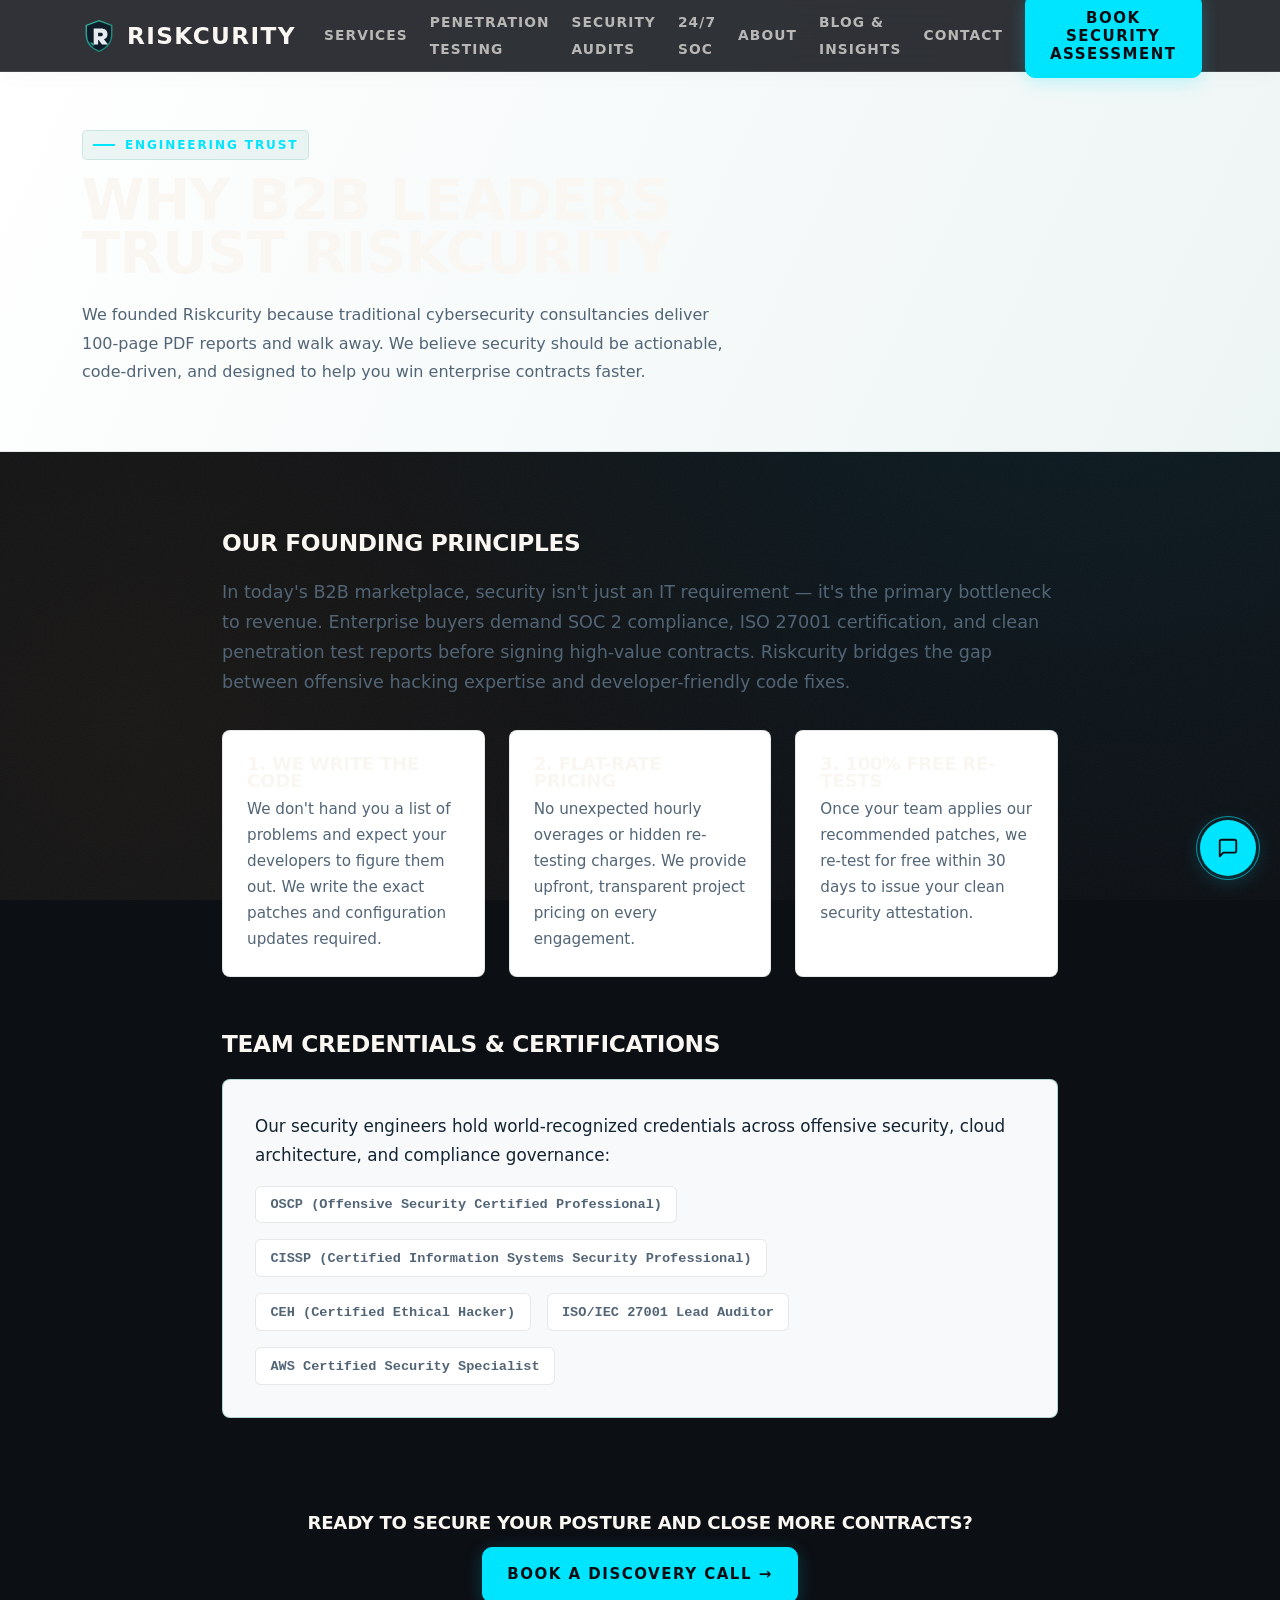
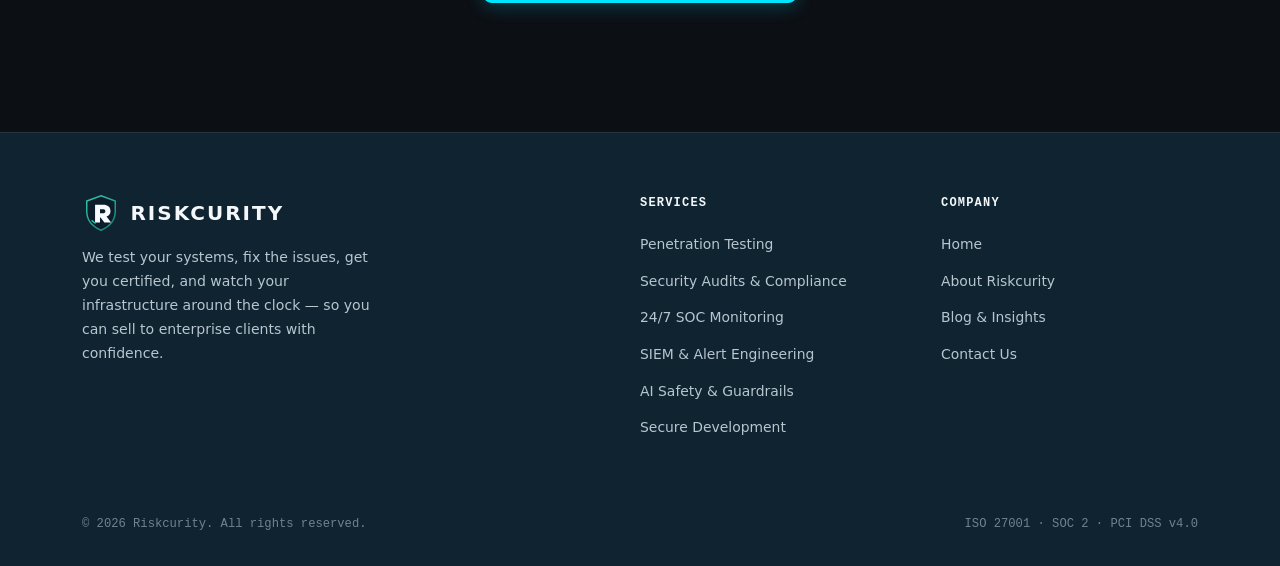
==== commit 74ee8a7d: "Implement Haseen Habib style kinetic animations, intro preloader, marquee and blueprint UI" ====
--- a/about.html
+++ b/about.html
@@ -1,13 +1,16 @@
 <!DOCTYPE html>
 <html lang="en">
+
 <head>
   <meta charset="UTF-8">
   <meta name="viewport" content="width=device-width, initial-scale=1.0">
-  <meta http-equiv="Content-Security-Policy" content="default-src 'self'; script-src 'self' 'unsafe-inline' https://fonts.googleapis.com; style-src 'self' 'unsafe-inline' https://fonts.googleapis.com; font-src 'self' https://fonts.gstatic.com; img-src 'self' data: https:; connect-src 'self' https://api.web3forms.com; frame-ancestors 'none'; form-action 'self' https://api.web3forms.com; base-uri 'self'; object-src 'none'; upgrade-insecure-requests;">
+  <meta http-equiv="Content-Security-Policy"
+    content="default-src 'self'; script-src 'self' 'unsafe-inline' https://fonts.googleapis.com; style-src 'self' 'unsafe-inline' https://fonts.googleapis.com; font-src 'self' https://fonts.gstatic.com; img-src 'self' data: https:; connect-src 'self' https://api.web3forms.com; frame-ancestors 'none'; form-action 'self' https://api.web3forms.com; base-uri 'self'; object-src 'none'; upgrade-insecure-requests;">
   <meta http-equiv="X-Content-Type-Options" content="nosniff">
   <meta name="referrer" content="strict-origin-when-cross-origin">
   <title>About Riskcurity — OSCP &amp; CISSP Cybersecurity Engineers</title>
-  <meta name="description" content="Learn about Riskcurity's founding story, certified engineering team (OSCP, CEH, CISSP, ISO 27001), core values, and mission to eliminate security friction for growing businesses.">
+  <meta name="description"
+    content="Learn about Riskcurity's founding story, certified engineering team (OSCP, CEH, CISSP, ISO 27001), core values, and mission to eliminate security friction for growing businesses.">
   <link rel="canonical" href="https://www.riskcurity.com/about.html">
   <meta name="robots" content="index, follow">
 
@@ -17,250 +20,308 @@
 
   <link rel="preconnect" href="https://fonts.googleapis.com">
   <link rel="preconnect" href="https://fonts.gstatic.com" crossorigin>
-  <link href="https://fonts.googleapis.com/css2?family=IBM+Plex+Mono:wght@400;500;600&family=Inter:wght@400;500;600&family=Newsreader:ital,opsz,wght@0,6..72,400;0,6..72,500;0,6..72,600;1,6..72,400&family=Orbitron:wght@400;600;700;800&family=JetBrains+Mono:wght@400;500;600&display=swap" rel="stylesheet">
+  <link
+    href="https://fonts.googleapis.com/css2?family=IBM+Plex+Mono:wght@400;500;600&family=Inter:wght@400;500;600&family=Newsreader:ital,opsz,wght@0,6..72,400;0,6..72,500;0,6..72,600;1,6..72,400&family=Orbitron:wght@400;600;700;800&family=JetBrains+Mono:wght@400;500;600&display=swap"
+    rel="stylesheet">
   <link rel="stylesheet" href="styles.css">
   <link rel="stylesheet" href="jarvis.css">
 </head>
+
 <body>
 
-<header class="site-header">
-  <div class="container nav-inner">
-    <a href="index.html" class="nav-brand">
-      <img src="riskcurity-mark.svg" alt="Riskcurity Logo" class="nav-brand-logo">
-      <span>RISKCURITY</span>
-    </a>
-    <button id="navToggle" class="nav-toggle" aria-label="Toggle menu" aria-expanded="false">☰</button>
-    <ul class="nav-list" id="navList">
-      <li><a href="index.html#disciplines">Services</a></li>
-      <li><a href="services/penetration-testing.html">Penetration Testing</a></li>
-      <li><a href="services/security-audits.html">Security Audits</a></li>
-      <li><a href="services/soc-monitoring.html">24/7 SOC</a></li>
-      <li><a href="about.html" style="color:var(--cyan,#00E5FF)">About</a></li>
-      <li><a href="blog.html">Blog &amp; Insights</a></li>
-      <li><a href="contact.html">Contact</a></li>
-      <li><button class="btn btn-primary nav-cta-modal" type="button">Book Security Assessment</button></li>
-    </ul>
-  </div>
-</header>
-
-<!-- Mobile Sticky CTA Bar -->
-<div id="stickyCta" class="sticky-cta-bar" role="complementary" aria-label="Book assessment">
-  <button type="button" class="btn btn-primary sticky-cta-btn" style="flex:1;justify-content:center">
-    Book Security Assessment →
-  </button>
-  <a href="https://wa.me/923423717545" target="_blank" rel="noopener" class="sticky-wa-btn" aria-label="WhatsApp us">
-    <svg viewBox="0 0 24 24" width="22" height="22" fill="currentColor"><path d="M12.04 2c-5.46 0-9.91 4.45-9.91 9.91 0 1.75.46 3.45 1.32 4.95L2.05 22l5.25-1.38c1.45.79 3.08 1.21 4.74 1.21 5.46 0 9.91-4.45 9.91-9.91 0-2.65-1.03-5.14-2.9-7.01A9.84 9.84 0 0 0 12.04 2"/></svg>
-  </a>
-</div>
-
-<main>
-<section class="page-hero">
-  <div class="container">
-    <span class="label">Engineering Trust</span>
-    <h1 class="page-title">Why B2B Leaders Trust Riskcurity</h1>
-    <p class="page-lead">We founded Riskcurity because traditional cybersecurity consultancies deliver 100-page PDF reports and walk away. We believe security should be actionable, code-driven, and designed to help you win enterprise contracts faster.</p>
-  </div>
-</section>
-
-<section class="subpage-sec">
-  <div class="container" style="max-width:900px">
-    <h2 style="margin-bottom:1.5rem">Our Founding Principles</h2>
-    <p style="font-size:1.1rem;color:var(--slate);margin-bottom:2rem;line-height:1.7">
-      In today's B2B marketplace, security isn't just an IT requirement — it's the primary bottleneck to revenue. Enterprise buyers demand SOC 2 compliance, ISO 27001 certification, and clean penetration test reports before signing high-value contracts. Riskcurity bridges the gap between offensive hacking expertise and developer-friendly code fixes.
-    </p>
-
-    <div style="display:grid;grid-template-columns:repeat(auto-fit,minmax(260px,1fr));gap:1.5rem;margin-bottom:3.5rem">
-      <div style="background:var(--surface);padding:1.5rem;border:1px solid var(--border);border-radius:var(--r2)">
-        <h3 style="color:var(--teal);margin-bottom:0.5rem">1. We Write the Code</h3>
-        <p style="font-size:0.95rem;color:var(--slate)">We don't hand you a list of problems and expect your developers to figure them out. We write the exact patches and configuration updates required.</p>
-      </div>
-
-      <div style="background:var(--surface);padding:1.5rem;border:1px solid var(--border);border-radius:var(--r2)">
-        <h3 style="color:var(--teal);margin-bottom:0.5rem">2. Flat-Rate Pricing</h3>
-        <p style="font-size:0.95rem;color:var(--slate)">No unexpected hourly overages or hidden re-testing charges. We provide upfront, transparent project pricing on every engagement.</p>
-      </div>
-
-      <div style="background:var(--surface);padding:1.5rem;border:1px solid var(--border);border-radius:var(--r2)">
-        <h3 style="color:var(--teal);margin-bottom:0.5rem">3. 100% Free Re-Tests</h3>
-        <p style="font-size:0.95rem;color:var(--slate)">Once your team applies our recommended patches, we re-test for free within 30 days to issue your clean security attestation.</p>
-      </div>
-    </div>
-
-    <h2 style="margin-bottom:1.5rem">Team Credentials &amp; Certifications</h2>
-    <div style="background:var(--surface-2);border:1px solid var(--border-hi);padding:2rem;border-radius:var(--r2);margin-bottom:3rem">
-      <p style="color:var(--ink);margin-bottom:1rem">Our security engineers hold world-recognized credentials across offensive security, cloud architecture, and compliance governance:</p>
-      <div style="display:flex;flex-wrap:wrap;gap:1rem">
-        <span class="trust-logo-tag">OSCP (Offensive Security Certified Professional)</span>
-        <span class="trust-logo-tag">CISSP (Certified Information Systems Security Professional)</span>
-        <span class="trust-logo-tag">CEH (Certified Ethical Hacker)</span>
-        <span class="trust-logo-tag">ISO/IEC 27001 Lead Auditor</span>
-        <span class="trust-logo-tag">AWS Certified Security Specialist</span>
-      </div>
-    </div>
-
-    <div style="text-align:center;padding:3rem 0">
-      <h3 style="margin-bottom:1rem">Ready to secure your posture and close more contracts?</h3>
-      <a href="contact.html" class="btn btn-primary">Book a Discovery Call →</a>
-    </div>
-  </div>
-</section>
-</main>
-
-<footer class="site-footer">
-  <div class="container">
-    <div class="footer-grid">
-      <div>
-        <div class="footer-brand-wrap">
-          <img src="riskcurity-mark.svg" alt="Riskcurity Logo" class="footer-brand-logo">
-          <div class="footer-brand-name">RISKCURITY</div>
-        </div>
-        <p class="footer-brand-desc">We test your systems, fix the issues, get you certified, and watch your infrastructure around the clock — so you can sell to enterprise clients with confidence.</p>
-      </div>
-      <div>
-        <div class="footer-col-title">Services</div>
-        <ul class="footer-links">
-          <li><a href="services/penetration-testing.html">Penetration Testing</a></li>
-          <li><a href="services/security-audits.html">Security Audits &amp; Compliance</a></li>
-          <li><a href="services/soc-monitoring.html">24/7 SOC Monitoring</a></li>
-          <li><a href="index.html#disciplines">SIEM &amp; Alert Engineering</a></li>
-          <li><a href="index.html#disciplines">AI Safety &amp; Guardrails</a></li>
-          <li><a href="index.html#disciplines">Secure Development</a></li>
-        </ul>
-      </div>
-      <div>
-        <div class="footer-col-title">Company</div>
-        <ul class="footer-links">
-          <li><a href="index.html">Home</a></li>
-          <li><a href="about.html">About Riskcurity</a></li>
-          <li><a href="blog.html">Blog &amp; Insights</a></li>
-          <li><a href="contact.html">Contact Us</a></li>
-        </ul>
-      </div>
-    </div>
-    <div class="footer-bottom">
-      <span>© 2026 Riskcurity. All rights reserved.</span>
-      <span class="mono">ISO 27001 · SOC 2 · PCI DSS v4.0</span>
-    </div>
-  </div>
-</footer>
-
-<!-- ────────────── FLOATING CONTACT LAUNCHER ────────────── -->
-<div class="contact-fab" id="contactFab">
-  <div class="contact-fab-panel" id="contactFabPanel" role="dialog" aria-label="Quick contact options">
-    <div style="display:flex;justify-content:space-between;align-items:center;padding:0.6rem 0.85rem;border-bottom:1px solid rgba(0,229,255,0.15);margin-bottom:0.4rem">
-      <span style="font-family:var(--f-mono);font-size:0.72rem;letter-spacing:0.08em;color:var(--cyan,#00E5FF);text-transform:uppercase">Quick Connect</span>
-      <button id="contactFabClose" style="background:none;border:none;color:var(--slate);cursor:pointer;font-size:0.9rem" aria-label="Close panel">✕</button>
-    </div>
-    <button type="button" class="contact-fab-option js-open-contact-modal">
-      <svg viewBox="0 0 24 24"><path d="M14 2H6a2 2 0 0 0-2 2v16a2 2 0 0 0 2 2h12a2 2 0 0 0 2-2V8z"/><polyline points="14 2 14 8 20 8"/><line x1="16" y1="13" x2="8" y2="13"/><line x1="16" y1="17" x2="8" y2="17"/></svg>
-      <span>Book an assessment</span>
+  <header class="site-header">
+    <div class="container nav-inner">
+      <a href="index.html" class="nav-brand">
+        <img src="riskcurity-mark.svg" alt="Riskcurity Logo" class="nav-brand-logo">
+        <span>RISKCURITY</span>
+      </a>
+      <button id="navToggle" class="nav-toggle" aria-label="Toggle menu" aria-expanded="false">☰</button>
+      <ul class="nav-list" id="navList">
+        <li><a href="index.html#disciplines">Services</a></li>
+        <li><a href="services/penetration-testing.html">Penetration Testing</a></li>
+        <li><a href="services/security-audits.html">Security Audits</a></li>
+        <li><a href="services/soc-monitoring.html">24/7 SOC</a></li>
+        <li><a href="about.html" style="color:var(--cyan,#00E5FF)">About</a></li>
+        <li><a href="blog.html">Blog &amp; Insights</a></li>
+        <li><a href="contact.html">Contact</a></li>
+        <li><button class="btn btn-primary nav-cta-modal" type="button">Book Security Assessment</button></li>
+      </ul>
+    </div>
+    <div class="scroll-progress-track" aria-hidden="true">
+      <div id="scrollProgressBar" class="scroll-progress-bar"></div>
+    </div>
+  </header>
+
+  <!-- Mobile Sticky CTA Bar -->
+  <div id="stickyCta" class="sticky-cta-bar" role="complementary" aria-label="Book assessment">
+    <button type="button" class="btn btn-primary sticky-cta-btn" style="flex:1;justify-content:center">
+      Book Security Assessment →
     </button>
-    <a href="https://wa.me/923423717545" target="_blank" rel="noopener" class="contact-fab-option">
-      <svg viewBox="0 0 24 24" style="stroke:none;fill:#25D366"><path d="M12.04 2c-5.46 0-9.91 4.45-9.91 9.91 0 1.75.46 3.45 1.32 4.95L2.05 22l5.25-1.38c1.45.79 3.08 1.21 4.74 1.21 5.46 0 9.91-4.45 9.91-9.91 0-2.65-1.03-5.14-2.9-7.01A9.84 9.84 0 0 0 12.04 2m.01 1.67c4.54 0 8.24 3.7 8.24 8.24 0 2.2-.86 4.27-2.42 5.82a8.19 8.19 0 0 1-5.82 2.42c-1.44 0-2.85-.38-4.09-1.11l-.29-.17-3.04.8 1.05-2.96-.19-.3a8.19 8.19 0 0 1-1.25-4.32c0-4.54 3.7-8.24 8.24-8.24m4.53 11.53c-.25-.13-1.47-.72-1.7-.81-.23-.08-.4-.13-.57.13-.17.25-.66.81-.81.98-.15.17-.3.19-.55.06-.25-.13-1.05-.39-2-1.23-.74-.66-1.24-1.47-1.39-1.72-.15-.25-.02-.38.11-.5.11-.11.25-.29.38-.44.13-.15.17-.25.25-.42.08-.17.04-.32-.02-.44-.06-.13-.57-1.37-.78-1.87-.2-.49-.41-.42-.57-.43h-.49c-.17 0-.44.06-.67.31-.23.25-.88.86-.88 2.1 0 1.24.9 2.44 1.03 2.61.13.17 1.77 2.71 4.29 3.8.6.26 1.07.41 1.44.53.6.19 1.15.16 1.58.1.48-.07 1.47-.6 1.68-1.18.21-.58.21-1.07.15-1.18-.06-.11-.23-.18-.48-.31z"/></svg>
-      <span>WhatsApp us</span>
-    </a>
-    <a href="mailto:riskcurity@gmail.com" class="contact-fab-option">
-      <svg viewBox="0 0 24 24"><path d="M4 4h16c1.1 0 2 .9 2 2v12c0 1.1-.9 2-2 2H4c-1.1 0-2-.9-2-2V6c0-1.1.9-2 2-2z"/><polyline points="22,6 12,13 2,6"/></svg>
-      <span>Email us</span>
+    <a href="https://wa.me/923423717545" target="_blank" rel="noopener" class="sticky-wa-btn" aria-label="WhatsApp us">
+      <svg viewBox="0 0 24 24" width="22" height="22" fill="currentColor">
+        <path
+          d="M12.04 2c-5.46 0-9.91 4.45-9.91 9.91 0 1.75.46 3.45 1.32 4.95L2.05 22l5.25-1.38c1.45.79 3.08 1.21 4.74 1.21 5.46 0 9.91-4.45 9.91-9.91 0-2.65-1.03-5.14-2.9-7.01A9.84 9.84 0 0 0 12.04 2" />
+      </svg>
     </a>
   </div>
-  <button class="contact-fab-btn" id="contactFabBtn" type="button" aria-label="Open contact launcher" aria-expanded="false">
-    <svg viewBox="0 0 24 24" width="22" height="22" fill="none" stroke="currentColor" stroke-width="2" stroke-linecap="round" stroke-linejoin="round">
-      <path d="M21 15a2 2 0 0 1-2 2H7l-4 4V5a2 2 0 0 1 2-2h14a2 2 0 0 1 2 2z"/>
-    </svg>
-  </button>
-</div>
-
-<!-- ────────────── 2-STEP CONTACT MODAL ────────────── -->
-<div id="contactModalOverlay" class="form-modal-overlay" role="dialog" aria-modal="true" aria-labelledby="modalTitle">
-  <div class="form-modal">
-    <button id="contactModalClose" class="lm-close" aria-label="Close modal" style="top:1.25rem;right:1.25rem">✕</button>
-
-    <div class="form-step-indicator" aria-hidden="true">
-      <div class="form-step-dot active" id="cmDot1"></div>
-      <div class="form-step-dot" id="cmDot2"></div>
-    </div>
-
-    <div style="display:flex;justify-content:space-between;align-items:center;margin-bottom:1.25rem">
-      <span class="mono" style="font-size:0.75rem;color:var(--cyan,#00E5FF);letter-spacing:0.08em;text-transform:uppercase" id="cmStepLabel">Step 1 of 2</span>
-      <span class="mono" style="font-size:0.72rem;color:var(--slate)">24h SLA</span>
-    </div>
-
-    <h3 id="modalTitle" style="font-family:var(--f-display);font-size:1.45rem;color:var(--fog-text);margin-bottom:0.4rem">Book a Security Assessment</h3>
-    <p style="font-size:0.88rem;color:var(--slate);margin-bottom:1.5rem">Tell us about your systems or upcoming audit. We'll send a custom scope &amp; proposal within 24 hours.</p>
-
-    <form id="cmForm">
-      <input type="checkbox" name="botcheck" style="display:none" tabindex="-1" autocomplete="off" aria-hidden="true">
-
-      <!-- Step 1 -->
-      <div id="cmStep1">
-        <div class="fg">
-          <label class="fl" for="cm-name">Your Name <span style="color:var(--cyan,#00E5FF)">*</span></label>
-          <input class="fi" type="text" id="cm-name" name="name" placeholder="e.g. Sarah Chen" maxlength="100" autocomplete="name" required>
-        </div>
-        <div class="fg">
-          <label class="fl" for="cm-email">Work Email <span style="color:var(--cyan,#00E5FF)">*</span></label>
-          <input class="fi" type="email" id="cm-email" name="email" placeholder="sarah@company.com" maxlength="100" autocomplete="email" required>
-        </div>
-        <div class="fg" style="margin-bottom:1.75rem">
-          <label class="fl" for="cm-service">Service Needed <span style="color:var(--cyan,#00E5FF)">*</span></label>
-          <select class="fsel" id="cm-service" name="service" required>
-            <option value="" disabled selected>Select priority…</option>
-            <option value="vapt">Penetration Testing (Web App, Mobile, API)</option>
-            <option value="compliance">SOC 2 / ISO 27001 / PCI DSS Audit Readiness</option>
-            <option value="soc">24/7 SOC Monitoring (MDR)</option>
-            <option value="ai">AI Trust &amp; Guardrails Assessment</option>
-            <option value="dev">Secure Product Architecture</option>
-          </select>
-        </div>
-        <button type="button" id="cmNext" class="btn btn-primary" style="width:100%;justify-content:center">
-          Continue to Timeline &amp; Scope →
-        </button>
-      </div>
-
-      <!-- Step 2 -->
-      <div id="cmStep2" style="display:none">
-        <div class="fg">
-          <label class="fl" for="cm-timeline">When do you need this by? <span style="font-size:0.75rem;color:var(--slate);font-weight:normal">(optional)</span></label>
-          <select class="fsel" id="cm-timeline" name="timeline">
-            <option value="" disabled selected>Select target timeline…</option>
-            <option value="urgent">Urgent (Within 7 Days)</option>
-            <option value="month">Within 30 Days</option>
-            <option value="quarter">Next Quarter</option>
-          </select>
-        </div>
-        <div class="fg">
-          <label class="fl" for="cm-detail">Brief description <span style="font-size:0.75rem;color:var(--slate);font-weight:normal">(optional)</span></label>
-          <textarea class="fta" id="cm-detail" name="detail" rows="3" maxlength="2000" placeholder="Tech stack, cloud provider, or audit deadline."></textarea>
-        </div>
-        <div class="fg" style="margin-bottom:1.75rem">
-          <label class="fl" for="cm-phone">Phone / WhatsApp <span style="font-size:0.75rem;color:var(--slate);font-weight:normal">(optional)</span></label>
-          <input class="fi" type="tel" id="cm-phone" name="phone" placeholder="+1 555 000 0000" maxlength="30" autocomplete="tel">
-        </div>
-        <div style="display:flex;gap:0.75rem">
-          <button type="button" id="cmPrev" class="btn btn-ghost">← Back</button>
-          <button type="submit" class="btn btn-primary" style="flex:1;justify-content:center">Send Request →</button>
-        </div>
-      </div>
-    </form>
-
-    <!-- Modal Success -->
-    <div id="cmSuccess" style="display:none;text-align:center;padding:1.5rem 0">
-      <span class="label" style="background:rgba(0,229,255,0.1);padding:0.3rem 0.8rem;border-radius:12px;border:1px solid rgba(0,229,255,0.3)">Confirmed</span>
-      <h3 style="font-family:var(--f-display);font-size:1.5rem;color:var(--fog-text);margin:1.25rem 0 0.5rem">We're on it.</h3>
-      <p style="color:var(--slate);font-size:0.92rem;margin-bottom:1.5rem">
-        A senior engineer will review your scope and reply to your email within <strong>24 business hours</strong>.
-      </p>
-      <div style="background:rgba(5,10,20,0.6);border:1px solid rgba(0,229,255,0.15);border-radius:10px;padding:1.25rem">
-        <p style="font-size:0.85rem;color:var(--slate);margin-bottom:0.75rem">Want to speak right away? Book a time directly:</p>
-        <!-- EDIT: CALENDLY_URL -->
-        <a href="https://calendly.com/riskcurity" target="_blank" rel="noopener" class="btn btn-ghost" style="width:100%;justify-content:center;border-color:var(--cyan,#00E5FF);color:var(--cyan,#00E5FF)">
-          🗓 Book 15-Min Discovery Call
-        </a>
-      </div>
-    </div>
+
+  <main>
+    <section class="page-hero">
+      <div class="container">
+        <span class="label">Engineering Trust</span>
+        <h1 class="page-title">Why B2B Leaders Trust Riskcurity</h1>
+        <p class="page-lead">We founded Riskcurity because traditional cybersecurity consultancies deliver 100-page PDF
+          reports and walk away. We believe security should be actionable, code-driven, and designed to help you win
+          enterprise contracts faster.</p>
+      </div>
+    </section>
+
+    <section class="subpage-sec">
+      <div class="container" style="max-width:900px">
+        <h2 style="margin-bottom:1.5rem">Our Founding Principles</h2>
+        <p style="font-size:1.1rem;color:var(--slate);margin-bottom:2rem;line-height:1.7">
+          In today's B2B marketplace, security isn't just an IT requirement — it's the primary bottleneck to revenue.
+          Enterprise buyers demand SOC 2 compliance, ISO 27001 certification, and clean penetration test reports before
+          signing high-value contracts. Riskcurity bridges the gap between offensive hacking expertise and
+          developer-friendly code fixes.
+        </p>
+
+        <div
+          style="display:grid;grid-template-columns:repeat(auto-fit,minmax(260px,1fr));gap:1.5rem;margin-bottom:3.5rem">
+          <div style="background:var(--surface);padding:1.5rem;border:1px solid var(--border);border-radius:var(--r2)">
+            <h3 style="color:var(--teal);margin-bottom:0.5rem">1. We Write the Code</h3>
+            <p style="font-size:0.95rem;color:var(--slate)">We don't hand you a list of problems and expect your
+              developers to figure them out. We write the exact patches and configuration updates required.</p>
+          </div>
+
+          <div style="background:var(--surface);padding:1.5rem;border:1px solid var(--border);border-radius:var(--r2)">
+            <h3 style="color:var(--teal);margin-bottom:0.5rem">2. Flat-Rate Pricing</h3>
+            <p style="font-size:0.95rem;color:var(--slate)">No unexpected hourly overages or hidden re-testing charges.
+              We provide upfront, transparent project pricing on every engagement.</p>
+          </div>
+
+          <div style="background:var(--surface);padding:1.5rem;border:1px solid var(--border);border-radius:var(--r2)">
+            <h3 style="color:var(--teal);margin-bottom:0.5rem">3. 100% Free Re-Tests</h3>
+            <p style="font-size:0.95rem;color:var(--slate)">Once your team applies our recommended patches, we re-test
+              for free within 30 days to issue your clean security attestation.</p>
+          </div>
+        </div>
+
+        <h2 style="margin-bottom:1.5rem">Team Credentials &amp; Certifications</h2>
+        <div
+          style="background:var(--surface-2);border:1px solid var(--border-hi);padding:2rem;border-radius:var(--r2);margin-bottom:3rem">
+          <p style="color:var(--ink);margin-bottom:1rem">Our security engineers hold world-recognized credentials across
+            offensive security, cloud architecture, and compliance governance:</p>
+          <div style="display:flex;flex-wrap:wrap;gap:1rem">
+            <span class="trust-logo-tag">OSCP (Offensive Security Certified Professional)</span>
+            <span class="trust-logo-tag">CISSP (Certified Information Systems Security Professional)</span>
+            <span class="trust-logo-tag">CEH (Certified Ethical Hacker)</span>
+            <span class="trust-logo-tag">ISO/IEC 27001 Lead Auditor</span>
+            <span class="trust-logo-tag">AWS Certified Security Specialist</span>
+          </div>
+        </div>
+
+        <div style="text-align:center;padding:3rem 0">
+          <h3 style="margin-bottom:1rem">Ready to secure your posture and close more contracts?</h3>
+          <a href="contact.html" class="btn btn-primary">Book a Discovery Call →</a>
+        </div>
+      </div>
+    </section>
+  </main>
+
+  <footer class="site-footer">
+    <div class="container">
+      <div class="footer-grid">
+        <div>
+          <div class="footer-brand-wrap">
+            <img src="riskcurity-mark.svg" alt="Riskcurity Logo" class="footer-brand-logo">
+            <div class="footer-brand-name">RISKCURITY</div>
+          </div>
+          <p class="footer-brand-desc">We test your systems, fix the issues, get you certified, and watch your
+            infrastructure around the clock — so you can sell to enterprise clients with confidence.</p>
+        </div>
+        <div>
+          <div class="footer-col-title">Services</div>
+          <ul class="footer-links">
+            <li><a href="services/penetration-testing.html">Penetration Testing</a></li>
+            <li><a href="services/security-audits.html">Security Audits &amp; Compliance</a></li>
+            <li><a href="services/soc-monitoring.html">24/7 SOC Monitoring</a></li>
+            <li><a href="index.html#disciplines">SIEM &amp; Alert Engineering</a></li>
+            <li><a href="index.html#disciplines">AI Safety &amp; Guardrails</a></li>
+            <li><a href="index.html#disciplines">Secure Development</a></li>
+          </ul>
+        </div>
+        <div>
+          <div class="footer-col-title">Company</div>
+          <ul class="footer-links">
+            <li><a href="index.html">Home</a></li>
+            <li><a href="about.html">About Riskcurity</a></li>
+            <li><a href="blog.html">Blog &amp; Insights</a></li>
+            <li><a href="contact.html">Contact Us</a></li>
+          </ul>
+        </div>
+      </div>
+      <div class="footer-bottom">
+        <span>© 2026 Riskcurity. All rights reserved.</span>
+        <span class="mono">ISO 27001 · SOC 2 · PCI DSS v4.0</span>
+      </div>
+    </div>
+  </footer>
+
+  <!-- ────────────── FLOATING CONTACT LAUNCHER ────────────── -->
+  <div class="contact-fab" id="contactFab">
+    <div class="contact-fab-panel" id="contactFabPanel" role="dialog" aria-label="Quick contact options">
+      <div
+        style="display:flex;justify-content:space-between;align-items:center;padding:0.6rem 0.85rem;border-bottom:1px solid rgba(0,229,255,0.15);margin-bottom:0.4rem">
+        <span
+          style="font-family:var(--f-mono);font-size:0.72rem;letter-spacing:0.08em;color:var(--cyan,#00E5FF);text-transform:uppercase">Quick
+          Connect</span>
+        <button id="contactFabClose"
+          style="background:none;border:none;color:var(--slate);cursor:pointer;font-size:0.9rem"
+          aria-label="Close panel">✕</button>
+      </div>
+      <button type="button" class="contact-fab-option js-open-contact-modal">
+        <svg viewBox="0 0 24 24">
+          <path d="M14 2H6a2 2 0 0 0-2 2v16a2 2 0 0 0 2 2h12a2 2 0 0 0 2-2V8z" />
+          <polyline points="14 2 14 8 20 8" />
+          <line x1="16" y1="13" x2="8" y2="13" />
+          <line x1="16" y1="17" x2="8" y2="17" />
+        </svg>
+        <span>Book an assessment</span>
+      </button>
+      <a href="https://wa.me/923423717545" target="_blank" rel="noopener" class="contact-fab-option">
+        <svg viewBox="0 0 24 24" style="stroke:none;fill:#25D366">
+          <path
+            d="M12.04 2c-5.46 0-9.91 4.45-9.91 9.91 0 1.75.46 3.45 1.32 4.95L2.05 22l5.25-1.38c1.45.79 3.08 1.21 4.74 1.21 5.46 0 9.91-4.45 9.91-9.91 0-2.65-1.03-5.14-2.9-7.01A9.84 9.84 0 0 0 12.04 2m.01 1.67c4.54 0 8.24 3.7 8.24 8.24 0 2.2-.86 4.27-2.42 5.82a8.19 8.19 0 0 1-5.82 2.42c-1.44 0-2.85-.38-4.09-1.11l-.29-.17-3.04.8 1.05-2.96-.19-.3a8.19 8.19 0 0 1-1.25-4.32c0-4.54 3.7-8.24 8.24-8.24m4.53 11.53c-.25-.13-1.47-.72-1.7-.81-.23-.08-.4-.13-.57.13-.17.25-.66.81-.81.98-.15.17-.3.19-.55.06-.25-.13-1.05-.39-2-1.23-.74-.66-1.24-1.47-1.39-1.72-.15-.25-.02-.38.11-.5.11-.11.25-.29.38-.44.13-.15.17-.25.25-.42.08-.17.04-.32-.02-.44-.06-.13-.57-1.37-.78-1.87-.2-.49-.41-.42-.57-.43h-.49c-.17 0-.44.06-.67.31-.23.25-.88.86-.88 2.1 0 1.24.9 2.44 1.03 2.61.13.17 1.77 2.71 4.29 3.8.6.26 1.07.41 1.44.53.6.19 1.15.16 1.58.1.48-.07 1.47-.6 1.68-1.18.21-.58.21-1.07.15-1.18-.06-.11-.23-.18-.48-.31z" />
+        </svg>
+        <span>WhatsApp us</span>
+      </a>
+      <a href="mailto:riskcurity@gmail.com" class="contact-fab-option">
+        <svg viewBox="0 0 24 24">
+          <path d="M4 4h16c1.1 0 2 .9 2 2v12c0 1.1-.9 2-2 2H4c-1.1 0-2-.9-2-2V6c0-1.1.9-2 2-2z" />
+          <polyline points="22,6 12,13 2,6" />
+        </svg>
+        <span>Email us</span>
+      </a>
+    </div>
+    <button class="contact-fab-btn" id="contactFabBtn" type="button" aria-label="Open contact launcher"
+      aria-expanded="false">
+      <svg viewBox="0 0 24 24" width="22" height="22" fill="none" stroke="currentColor" stroke-width="2"
+        stroke-linecap="round" stroke-linejoin="round">
+        <path d="M21 15a2 2 0 0 1-2 2H7l-4 4V5a2 2 0 0 1 2-2h14a2 2 0 0 1 2 2z" />
+      </svg>
+    </button>
   </div>
-</div>
-<script src="script.js"></script>
+
+  <!-- ────────────── 2-STEP CONTACT MODAL ────────────── -->
+  <div id="contactModalOverlay" class="form-modal-overlay" role="dialog" aria-modal="true" aria-labelledby="modalTitle">
+    <div class="form-modal">
+      <button id="contactModalClose" class="lm-close" aria-label="Close modal"
+        style="top:1.25rem;right:1.25rem">✕</button>
+
+      <div class="form-step-indicator" aria-hidden="true">
+        <div class="form-step-dot active" id="cmDot1"></div>
+        <div class="form-step-dot" id="cmDot2"></div>
+      </div>
+
+      <div style="display:flex;justify-content:space-between;align-items:center;margin-bottom:1.25rem">
+        <span class="mono"
+          style="font-size:0.75rem;color:var(--cyan,#00E5FF);letter-spacing:0.08em;text-transform:uppercase"
+          id="cmStepLabel">Step 1 of 2</span>
+        <span class="mono" style="font-size:0.72rem;color:var(--slate)">24h SLA</span>
+      </div>
+
+      <h3 id="modalTitle"
+        style="font-family:var(--f-display);font-size:1.45rem;color:var(--fog-text);margin-bottom:0.4rem">Book a
+        Security Assessment</h3>
+      <p style="font-size:0.88rem;color:var(--slate);margin-bottom:1.5rem">Tell us about your systems or upcoming audit.
+        We'll send a custom scope &amp; proposal within 24 hours.</p>
+
+      <form id="cmForm">
+        <input type="checkbox" name="botcheck" style="display:none" tabindex="-1" autocomplete="off" aria-hidden="true">
+
+        <!-- Step 1 -->
+        <div id="cmStep1">
+          <div class="fg">
+            <label class="fl" for="cm-name">Your Name <span style="color:var(--cyan,#00E5FF)">*</span></label>
+            <input class="fi" type="text" id="cm-name" name="name" placeholder="e.g. Sarah Chen" maxlength="100"
+              autocomplete="name" required>
+          </div>
+          <div class="fg">
+            <label class="fl" for="cm-email">Work Email <span style="color:var(--cyan,#00E5FF)">*</span></label>
+            <input class="fi" type="email" id="cm-email" name="email" placeholder="sarah@company.com" maxlength="100"
+              autocomplete="email" required>
+          </div>
+          <div class="fg" style="margin-bottom:1.75rem">
+            <label class="fl" for="cm-service">Service Needed <span style="color:var(--cyan,#00E5FF)">*</span></label>
+            <select class="fsel" id="cm-service" name="service" required>
+              <option value="" disabled selected>Select priority…</option>
+              <option value="vapt">Penetration Testing (Web App, Mobile, API)</option>
+              <option value="compliance">SOC 2 / ISO 27001 / PCI DSS Audit Readiness</option>
+              <option value="soc">24/7 SOC Monitoring (MDR)</option>
+              <option value="ai">AI Trust &amp; Guardrails Assessment</option>
+              <option value="dev">Secure Product Architecture</option>
+            </select>
+          </div>
+          <button type="button" id="cmNext" class="btn btn-primary" style="width:100%;justify-content:center">
+            Continue to Timeline &amp; Scope →
+          </button>
+        </div>
+
+        <!-- Step 2 -->
+        <div id="cmStep2" style="display:none">
+          <div class="fg">
+            <label class="fl" for="cm-timeline">When do you need this by? <span
+                style="font-size:0.75rem;color:var(--slate);font-weight:normal">(optional)</span></label>
+            <select class="fsel" id="cm-timeline" name="timeline">
+              <option value="" disabled selected>Select target timeline…</option>
+              <option value="urgent">Urgent (Within 7 Days)</option>
+              <option value="month">Within 30 Days</option>
+              <option value="quarter">Next Quarter</option>
+            </select>
+          </div>
+          <div class="fg">
+            <label class="fl" for="cm-detail">Brief description <span
+                style="font-size:0.75rem;color:var(--slate);font-weight:normal">(optional)</span></label>
+            <textarea class="fta" id="cm-detail" name="detail" rows="3" maxlength="2000"
+              placeholder="Tech stack, cloud provider, or audit deadline."></textarea>
+          </div>
+          <div class="fg" style="margin-bottom:1.75rem">
+            <label class="fl" for="cm-phone">Phone / WhatsApp <span
+                style="font-size:0.75rem;color:var(--slate);font-weight:normal">(optional)</span></label>
+            <input class="fi" type="tel" id="cm-phone" name="phone" placeholder="+1 555 000 0000" maxlength="30"
+              autocomplete="tel">
+          </div>
+          <div style="display:flex;gap:0.75rem">
+            <button type="button" id="cmPrev" class="btn btn-ghost">← Back</button>
+            <button type="submit" class="btn btn-primary" style="flex:1;justify-content:center">Send Request →</button>
+          </div>
+        </div>
+      </form>
+
+      <!-- Modal Success -->
+      <div id="cmSuccess" style="display:none;text-align:center;padding:1.5rem 0">
+        <span class="label"
+          style="background:rgba(0,229,255,0.1);padding:0.3rem 0.8rem;border-radius:12px;border:1px solid rgba(0,229,255,0.3)">Confirmed</span>
+        <h3 style="font-family:var(--f-display);font-size:1.5rem;color:var(--fog-text);margin:1.25rem 0 0.5rem">We're on
+          it.</h3>
+        <p style="color:var(--slate);font-size:0.92rem;margin-bottom:1.5rem">
+          A senior engineer will review your scope and reply to your email within <strong>24 business hours</strong>.
+        </p>
+        <div
+          style="background:rgba(5,10,20,0.6);border:1px solid rgba(0,229,255,0.15);border-radius:10px;padding:1.25rem">
+          <p style="font-size:0.85rem;color:var(--slate);margin-bottom:0.75rem">Want to speak right away? Book a time
+            directly:</p>
+          <!-- EDIT: CALENDLY_URL -->
+          <a href="https://calendly.com/riskcurity" target="_blank" rel="noopener" class="btn btn-ghost"
+            style="width:100%;justify-content:center;border-color:var(--cyan,#00E5FF);color:var(--cyan,#00E5FF)">
+            🗓 Book 15-Min Discovery Call
+          </a>
+        </div>
+      </div>
+    </div>
+  </div>
+  <script src="script.js"></script>
 </body>
-</html>
+
+</html>
--- a/jarvis.css
+++ b/jarvis.css
@@ -1,1466 +1,719 @@
-/* =============================================================================
-   JARVIS.CSS — Riskcurity HUD Overlay Layer
-   =============================================================================
-   Purpose  : Additive CSS layer imported AFTER styles.css. Transforms the
-              Riskcurity website into a Jarvis / Iron Man HUD aesthetic.
-   Strategy : Overrides color tokens via :root, then layers glass-morphism,
-              neon glows, Orbitron headings, terminal accents, and motion
-              only on GPU-composited properties (transform, opacity).
-              box-shadow and border-color overrides are intentional design
-              exceptions, applied with restraint.
-   Contrast : All text/background combinations meet WCAG AA (≥ 4.5:1 for
-              normal text, ≥ 3:1 for large text). Cyan #00E5FF on #050A14
-              = 11.6:1. Amber #F59E0B on #050A14 = 7.2:1.
-   Motion   : Every animation is wrapped in a prefers-reduced-motion block
-              at the bottom of this file.
-   Author   : Senior FE Engineer — HUD Systems
-   ============================================================================= */
-
-/* ─────────────────────────────────────────────────────────────────────────────
-   §0 · GOOGLE FONTS — Orbitron (display) + JetBrains Mono (terminal)
-   ───────────────────────────────────────────────────────────────────────────── */
-@import url('https://fonts.googleapis.com/css2?family=Orbitron:wght@400;600;700;800&family=JetBrains+Mono:wght@400;500;600&display=swap');
-
-
-/* ─────────────────────────────────────────────────────────────────────────────
-   §1 · ROOT TOKEN OVERRIDES
-   Override the existing light/dark palettes with the HUD palette.
-   All downstream component styles inherit these new values automatically.
-   ───────────────────────────────────────────────────────────────────────────── */
+/* ==========================================================================
+   RISKCURITY — INDUSTRIAL BLUEPRINT & KINETIC DESIGN SYSTEM
+   Inspired by Haseen Habib's high-precision engineering UI & kinetic animations
+   ========================================================================== */
+
+@import url('https://fonts.googleapis.com/css2?family=Barlow+Condensed:ital,wght@0,500;0,600;0,700;0,800;1,600;1,700&family=Barlow:ital,wght@0,400;0,500;0,600;0,700;1,400&family=JetBrains+Mono:wght@400;500;600&display=swap');
+
 :root {
-  /* ── Core backgrounds ── */
-  --hud-bg:        #050A14;          /* near-black navy — primary page bg       */
-  --fog:           #050A14;          /* replaces existing --fog                 */
-  --bg-dk:         #030710;          /* deeper section backgrounds              */
-  --surface:       rgba(10,20,40,0.80);  /* card surface                       */
-  --surface-2:     rgba(10,20,40,0.90);  /* elevated surface                   */
-  --surface-3:     rgba(15,28,52,0.95);  /* topmost surface layer              */
-  --hud-surface:   rgba(5,10,20,0.85);
-  --hud-surface2:  rgba(10,20,40,0.90);
-
-  /* ── Cyan — primary HUD accent ── */
-  --cyan:          #00E5FF;
-  --cyan-glow:     rgba(0,229,255,0.15);
-  --cyan-dim:      rgba(0,229,255,0.06);
-  --cyan-border:   rgba(0,229,255,0.25);
-
-  /* ── Amber — warnings + key CTAs ── */
-  --amber:         #F59E0B;
-  --amber-glow:    rgba(245,158,11,0.15);
-  --amber-sub:     rgba(245,158,11,0.12);
-
-  /* ── Existing token aliases → HUD values ── */
-  --teal:          var(--cyan);
-  --teal-hover:    #00C8E0;
-  --teal-sub:      var(--cyan-dim);
-  --teal-border:   var(--cyan-border);
-  --hud-border:    rgba(0,229,255,0.15);
-  --border:        rgba(0,229,255,0.12);
-  --border-hi:     rgba(0,229,255,0.35);
-  --hair:          rgba(0,229,255,0.09);
-  --hair-dk:       rgba(0,229,255,0.07);
-  --ink:           #E8EAED;           /* primary body text — high contrast      */
-  --fog-text:      #E8EAED;
-  --slate:         #94A3B8;           /* secondary text                         */
-  --slate-lt:      #6B7A8D;
-
-  /* ── Typography ── */
-  --f-display: 'Orbitron', sans-serif;    /* headings — HUD Orbitron            */
-  --f-mono:    'JetBrains Mono', monospace; /* terminals, data, labels          */
-  --f-body:    'Inter', -apple-system, sans-serif; /* body — unchanged          */
-
-  /* ── Easing (preserve existing) ── */
-  --ease: cubic-bezier(.16,1,.3,1);
-  --t-fast:   .18s ease;
-  --t-smooth: .32s var(--ease);
-
-  /* ── Selection highlight ── */
-  color-scheme: dark;
-}
-
-/* ── Force page background & base text ── */
-html, body {
-  background: var(--hud-bg) !important;
-  color: var(--ink) !important;
-}
-
-/* ── Global selection ── */
-::selection {
-  background: rgba(0,229,255,0.25);
-  color: #E8EAED;
-}
-
-/* ── Headings inherit Orbitron ── */
-h1, h2, h3, h4, h5, h6 {
-  font-family: var(--f-display);
-  color: var(--fog-text);
-  letter-spacing: 0.02em;    /* Orbitron needs slightly more tracking than serifs */
-}
-
-/* ── Labels / eyebrows ── */
-.label {
-  font-family: var(--f-mono);
-  color: var(--cyan);
-  background: var(--cyan-dim);
-  border: 1px solid var(--cyan-border);
-  border-radius: 3px;
-}
-.label--amber { color: var(--amber); background: var(--amber-sub); border-color: rgba(245,158,11,0.25); }
-
-/* ── Focus ring — cyan ── */
-:focus-visible {
-  outline: 2px solid var(--cyan);
-  outline-offset: 3px;
-}
-
-/* ── Mono utility ── */
-.mono { font-family: var(--f-mono); }
-
-/* ── Scrollbar — HUD style ── */
-::-webkit-scrollbar { width: 5px; }
-::-webkit-scrollbar-track { background: #030710; }
-::-webkit-scrollbar-thumb { background: rgba(0,229,255,0.2); border-radius: 4px; }
-::-webkit-scrollbar-thumb:hover { background: rgba(0,229,255,0.4); }
-
-
-/* ─────────────────────────────────────────────────────────────────────────────
-   §2 · NAVIGATION HEADER — HUD glass bar
-   ───────────────────────────────────────────────────────────────────────────── */
-
-/*
- * Stronger backdrop blur, cyan bottom glow line instead of a plain border.
- * The header background deepens when scrolled (.scrolled class set by JS).
- */
+  /* Core Typography */
+  --font-heading: 'Barlow Condensed', -apple-system, system-ui, sans-serif;
+  --font-body: 'Barlow', -apple-system, system-ui, sans-serif;
+  --font-mono: 'JetBrains Mono', ui-monospace, monospace;
+
+  /* Overrides of site tokens */
+  --f-display: var(--font-heading);
+  --f-body: var(--font-body);
+  --f-mono: var(--font-mono);
+
+  /* Deep High-End Obsidian & Warm Ivory Palette */
+  --color-bg: #0C0F14;
+  --color-bg-alt: #11151D;
+  --color-surface: #141923;
+  --color-surface-hover: #18202D;
+  --color-text: #FAF7F2;
+  --color-text-muted: rgba(250, 247, 242, 0.68);
+  --color-text-subtle: rgba(250, 247, 242, 0.42);
+
+  /* High-Precision Cyber Accent Colors */
+  --color-accent: #00E5FF;
+  --color-accent-hover: #33EBFF;
+  --color-accent-sub: rgba(0, 229, 255, 0.12);
+  --color-accent-border: rgba(0, 229, 255, 0.28);
+  --color-accent-glow: rgba(0, 229, 255, 0.22);
+
+  --color-accent-2: #F5A623;
+  --color-accent-2-sub: rgba(245, 166, 35, 0.12);
+
+  /* Blueprint Divider & Border Lines */
+  --color-divider: rgba(250, 247, 242, 0.10);
+  --color-divider-hi: rgba(0, 229, 255, 0.22);
+
+  /* Elevation Shadows */
+  --shadow-sm: 0 2px 8px rgba(0, 0, 0, 0.35);
+  --shadow-md: 0 12px 36px rgba(0, 0, 0, 0.55);
+  --shadow-lg: 0 24px 60px rgba(0, 0, 0, 0.75);
+
+  --ease-spring: cubic-bezier(0.16, 1, 0.3, 1);
+  --ease-curtain: cubic-bezier(0.76, 0, 0.24, 1);
+}
+
+/* ── Global Reset & Typography Tuning ───────────────────────────────────── */
+body {
+  background-color: var(--color-bg) !important;
+  color: var(--color-text) !important;
+  font-family: var(--font-body) !important;
+  background-image:
+    radial-gradient(circle at 85% 15%, rgba(0, 229, 255, 0.08) 0%, transparent 60%),
+    radial-gradient(circle at 10% 80%, rgba(245, 166, 35, 0.05) 0%, transparent 55%),
+    url("data:image/svg+xml,%3Csvg xmlns='http://www.w3.org/2000/svg' width='160' height='160'%3E%3Cfilter id='n'%3E%3CfeTurbulence type='fractalNoise' baseFrequency='.85' numOctaves='2' stitchTiles='stitch'/%3E%3C/filter%3E%3Crect width='100%25' height='100%25' filter='url(%23n)' opacity='0.038'/%3E%3C/svg%3E");
+  background-attachment: fixed;
+  overflow-x: hidden;
+}
+
+h1, h2, h3, h4, .section-title, .hero-title, .page-title, .disc-title, .m-title, .why-title {
+  font-family: var(--font-heading) !important;
+  font-weight: 600 !important;
+  text-transform: uppercase !important;
+  letter-spacing: -0.015em !important;
+  line-height: 0.95 !important;
+  color: var(--color-text) !important;
+}
+
+/* ── Fullscreen Intro Preloader (00 -> 100 Curtain Reveal) ─────────────── */
+.intro-loader {
+  position: fixed;
+  inset: 0;
+  z-index: 9999;
+  background: radial-gradient(70% 70% at 85% 110%, rgba(0, 229, 255, 0.25), transparent 70%), #0A0D12;
+  color: var(--color-text);
+  display: flex;
+  flex-direction: column;
+  justify-content: space-between;
+  padding: clamp(24px, 4vw, 56px);
+  pointer-events: none;
+  transform: translateY(0);
+  transition: transform 0.95s var(--ease-curtain);
+}
+.intro-loader.dismissed {
+  transform: translateY(-100%);
+}
+.intro-loader-top {
+  display: flex;
+  justify-content: space-between;
+  align-items: center;
+  gap: 16px;
+  font: 600 12.5px/1 var(--font-body);
+  letter-spacing: .16em;
+  text-transform: uppercase;
+  color: var(--color-text-muted);
+}
+.intro-loader-mid {
+  display: flex;
+  justify-content: space-between;
+  align-items: flex-end;
+  gap: 24px;
+  flex-wrap: wrap;
+}
+.intro-loader-headline {
+  font: 600 clamp(28px, 3.2vw, 48px)/0.95 var(--font-heading);
+  text-transform: uppercase;
+  max-width: 15ch;
+  letter-spacing: -0.01em;
+}
+.intro-loader-num {
+  font: 600 clamp(84px, 16vw, 220px)/0.8 var(--font-heading);
+  font-variant-numeric: tabular-nums;
+  letter-spacing: -0.02em;
+  color: var(--color-accent);
+}
+.intro-loader-bar {
+  position: absolute;
+  left: 0;
+  right: 0;
+  bottom: 0;
+  height: 3px;
+  background: rgba(250, 247, 242, 0.12);
+}
+.intro-loader-bar-fill {
+  height: 100%;
+  width: 100%;
+  transform-origin: left;
+  transform: scaleX(0);
+  background: linear-gradient(90deg, var(--color-accent), var(--color-accent-2));
+  transition: transform 0.1s linear;
+}
+
+/* ── Sticky Header & Real-time Scroll Progress Line ─────────────────────── */
 .site-header {
-  background: rgba(5,10,20,0.88) !important;
-  backdrop-filter: blur(20px) saturate(160%) !important;
-  border-bottom: 1px solid rgba(0,229,255,0.18) !important;
-  box-shadow: 0 1px 0 rgba(0,229,255,0.12), 0 4px 24px rgba(0,0,0,0.5) !important;
-}
-
-/* Cyan glow line rendered as a pseudo-element for a sharper luminescent edge */
-.site-header::after {
-  content: '';
+  background: rgba(12, 15, 20, 0.85) !important;
+  backdrop-filter: blur(16px) !important;
+  -webkit-backdrop-filter: blur(16px) !important;
+  border-bottom: 1px solid var(--color-divider) !important;
+  position: fixed;
+  top: 0;
+  left: 0;
+  right: 0;
+  height: 72px;
+  z-index: 1000;
+  transition: background 0.4s ease, border-color 0.4s ease;
+}
+.site-header.scrolled {
+  background: rgba(10, 13, 18, 0.96) !important;
+  border-bottom-color: var(--color-divider-hi) !important;
+}
+
+/* Scroll progress line at header bottom edge */
+.scroll-progress-track {
   position: absolute;
+  left: 0;
+  right: 0;
   bottom: -1px;
-  left: 0; right: 0;
-  height: 1px;
-  background: linear-gradient(90deg, transparent 0%, rgba(0,229,255,0.5) 30%, rgba(0,229,255,0.7) 50%, rgba(0,229,255,0.5) 70%, transparent 100%);
+  height: 2px;
   pointer-events: none;
-}
-
-/* Brand name — Orbitron at a slightly smaller scale so it fits the nav */
+  background: transparent;
+}
+.scroll-progress-bar {
+  height: 100%;
+  width: 100%;
+  transform-origin: left;
+  transform: scaleX(0);
+  background: linear-gradient(90deg, var(--color-accent), var(--color-accent-2));
+  will-change: transform;
+}
+
 .nav-brand {
-  font-family: var(--f-display) !important;
-  color: var(--ink) !important;
+  font-family: var(--font-heading) !important;
+  font-size: 1.45rem !important;
+  font-weight: 700 !important;
+  letter-spacing: 0.06em !important;
+  text-transform: uppercase !important;
+  color: var(--color-text) !important;
+}
+.nav-list a {
+  font-family: var(--font-body) !important;
+  font-size: 0.86rem !important;
+  font-weight: 600 !important;
   letter-spacing: 0.08em !important;
-  font-weight: 700 !important;
-}
-
-/* Nav links */
-.nav-list a:not(.btn) {
-  font-family: var(--f-mono) !important;
-  font-size: .78rem !important;
-  letter-spacing: .06em !important;
   text-transform: uppercase !important;
-  color: var(--slate) !important;
-  transition: color var(--t-fast), text-shadow var(--t-fast) !important;
-}
-.nav-list a:not(.btn):hover {
-  color: var(--cyan) !important;
-  text-shadow: 0 0 10px rgba(0,229,255,0.4);
-}
-
-/* "Book Security Assessment" CTA in nav — amber to distinguish from cyan CTAs */
-.nav-list .btn-primary,
-a.btn-primary[href*="contact"],
-a.btn-primary[href*="assessment"] {
-  background: var(--amber) !important;
-  border-color: var(--amber) !important;
-  color: #050A14 !important;
-  font-family: var(--f-mono) !important;
-  font-size: .76rem !important;
-  letter-spacing: .07em !important;
+  color: var(--color-text-muted) !important;
+  transition: color 0.2s ease;
+}
+.nav-list a:hover {
+  color: var(--color-accent) !important;
+}
+
+/* ── Eyebrow Badges with Hairline Dash ──────────────────────────────────── */
+.label, .trust-title-sm, .section-eyebrow {
+  font-family: var(--font-body) !important;
+  font-size: 12px !important;
+  font-weight: 600 !important;
+  letter-spacing: 0.16em !important;
   text-transform: uppercase !important;
-  box-shadow: 0 0 16px rgba(245,158,11,0.25), 0 4px 12px rgba(0,0,0,0.3) !important;
-}
-.nav-list .btn-primary:hover,
-a.btn-primary[href*="contact"]:hover,
-a.btn-primary[href*="assessment"]:hover {
-  background: #E8900A !important;
-  border-color: #E8900A !important;
-  box-shadow: 0 0 28px rgba(245,158,11,0.45), 0 6px 18px rgba(0,0,0,0.35) !important;
-  transform: translateY(-2px) !important;
-}
-
-
-/* ─────────────────────────────────────────────────────────────────────────────
-   §3 · BUTTONS — HUD styled primary & ghost
-   ───────────────────────────────────────────────────────────────────────────── */
-
-/*
- * .btn-primary — solid cyan bg, dark text, outer glow
- * Intentionally high contrast: #050A14 on #00E5FF = 11.6:1
- */
-.btn-primary {
-  background: var(--cyan) !important;
-  border-color: var(--cyan) !important;
-  color: #050A14 !important;
-  font-family: var(--f-mono) !important;
-  font-size: .84rem !important;
-  font-weight: 600 !important;
-  letter-spacing: .07em !important;
-  text-transform: uppercase !important;
-  box-shadow: 0 0 20px rgba(0,229,255,0.25), 0 4px 16px rgba(0,0,0,0.3) !important;
-  transition: transform var(--t-fast), box-shadow var(--t-fast), background var(--t-fast) !important;
-}
-.btn-primary:hover {
-  background: #00C8E0 !important;
-  border-color: #00C8E0 !important;
-  box-shadow: 0 0 32px rgba(0,229,255,0.45), 0 6px 22px rgba(0,0,0,0.35) !important;
-  transform: translateY(-2px) scale(1.02) !important;
-}
-.btn-primary:active {
-  transform: scale(0.97) !important;
-  box-shadow: 0 0 12px rgba(0,229,255,0.2) !important;
-}
-
-/*
- * .btn-ghost — transparent bg, cyan border and text, hover glow fill
- */
-.btn-ghost {
-  background: transparent !important;
-  border-color: rgba(0,229,255,0.4) !important;
-  color: var(--cyan) !important;
-  font-family: var(--f-mono) !important;
-  font-size: .84rem !important;
-  font-weight: 600 !important;
-  letter-spacing: .07em !important;
-  text-transform: uppercase !important;
-  box-shadow: none !important;
-  transition: transform var(--t-fast), box-shadow var(--t-fast), background var(--t-fast), border-color var(--t-fast) !important;
-}
-.btn-ghost:hover {
-  background: rgba(0,229,255,0.08) !important;
-  border-color: var(--cyan) !important;
-  box-shadow: 0 0 20px rgba(0,229,255,0.2), inset 0 0 10px rgba(0,229,255,0.04) !important;
-  transform: translateY(-2px) !important;
-}
-
-
-/* ─────────────────────────────────────────────────────────────────────────────
-   §4 · HERO SECTION — Animated HUD background
-   ───────────────────────────────────────────────────────────────────────────── */
-
+  color: var(--color-accent) !important;
+  display: inline-flex !important;
+  align-items: center !important;
+  gap: 10px !important;
+  margin-bottom: 0.85rem !important;
+}
+.label::before, .trust-title-sm::before {
+  content: "";
+  display: inline-block;
+  width: 22px;
+  height: 2px;
+  background: currentColor;
+  flex-shrink: 0;
+}
+.label--amber {
+  color: var(--color-accent-2) !important;
+}
+
+/* ── Hero Kinetic Reveal (Line Masking `data-up="1"`) ───────────────────── */
 .hero {
   position: relative;
-  background: var(--hud-bg) !important;
-  border-bottom: 1px solid rgba(0,229,255,0.12) !important;
+  padding-top: calc(72px + 4rem) !important;
+  padding-bottom: 5rem !important;
   overflow: hidden;
 }
-
-/*
- * Dot-grid background overlay — repeating radial-gradient creates an isometric
- * grid of cyan pinpoints, giving depth to the hero background.
- * Uses a pseudo-element so it doesn't interrupt content z-stacking.
- */
-.hero::before {
-  content: '';
+.hero-title {
+  font-size: clamp(42px, 6.2vw, 92px) !important;
+  line-height: 0.9 !important;
+  margin-bottom: 1.5rem !important;
+  text-wrap: balance;
+}
+.reveal-line-wrap {
+  display: block;
+  overflow: hidden;
+  padding-bottom: 0.04em;
+}
+.reveal-line {
+  display: block;
+  transform: translateY(115%);
+  transition: transform 0.95s var(--ease-spring);
+  will-change: transform;
+}
+.reveal-line.revealed {
+  transform: translateY(0);
+}
+
+.hero-sub {
+  font-family: var(--font-body) !important;
+  font-size: 1.15rem !important;
+  line-height: 1.65 !important;
+  color: var(--color-text-muted) !important;
+  max-width: 48ch !important;
+  margin-bottom: 2rem !important;
+}
+
+/* ── Precision Buttons (.btn) ───────────────────────────────────────────── */
+.btn {
+  font-family: var(--font-heading) !important;
+  font-weight: 600 !important;
+  font-size: 15px !important;
+  letter-spacing: 0.1em !important;
+  text-transform: uppercase !important;
+  border-radius: 10px !important;
+  padding: 14px 24px !important;
+  display: inline-flex !important;
+  align-items: center !important;
+  justify-content: center !important;
+  gap: 10px !important;
+  transition: transform 0.22s ease, box-shadow 0.22s ease, background 0.22s ease, border-color 0.22s ease !important;
+  cursor: pointer;
+}
+.btn-primary {
+  background: var(--color-accent) !important;
+  color: #0A0D12 !important;
+  border: 1px solid var(--color-accent) !important;
+  box-shadow: 0 4px 18px var(--color-accent-glow) !important;
+}
+.btn-primary:hover {
+  transform: translateY(-2px) !important;
+  box-shadow: 0 8px 26px rgba(0, 229, 255, 0.45) !important;
+  background: var(--color-accent-hover) !important;
+}
+.btn-ghost, .btn-secondary {
+  background: rgba(250, 247, 242, 0.05) !important;
+  color: var(--color-text) !important;
+  border: 1px solid var(--color-divider) !important;
+}
+.btn-ghost:hover, .btn-secondary:hover {
+  background: rgba(250, 247, 242, 0.12) !important;
+  border-color: var(--color-accent-border) !important;
+  color: var(--color-accent) !important;
+  transform: translateY(-2px) !important;
+}
+
+/* ── Blueprint Component & Cards (.blueprint) ───────────────────────────── */
+.blueprint, .disc-card, .fw-card, .m-card, .why-card, .form-card, .hero-terminal {
+  position: relative !important;
+  background: var(--color-surface) !important;
+  border: 1px solid var(--color-divider) !important;
+  border-radius: 16px !important;
+  box-shadow: var(--shadow-sm) !important;
+  transition: transform 0.35s var(--ease-spring), border-color 0.35s ease, box-shadow 0.35s ease !important;
+}
+
+.disc-card:hover, .fw-card:hover, .why-card:hover, .m-card:hover {
+  transform: translateY(-5px) !important;
+  border-color: var(--color-accent-border) !important;
+  box-shadow: 0 20px 48px rgba(0, 0, 0, 0.55), 0 0 24px var(--color-accent-glow) !important;
+  background: var(--color-surface-hover) !important;
+}
+
+/* Corner Crosshairs (+ marks on cards) */
+.blueprint-corner {
   position: absolute;
-  inset: 0;
-  background-image: radial-gradient(circle, rgba(0,229,255,0.12) 1px, transparent 1px);
-  background-size: 32px 32px;
+  width: 11px;
+  height: 11px;
+  color: var(--color-accent);
+  opacity: 0.5;
   pointer-events: none;
-  z-index: 0;
-  opacity: 0.6;
-}
-
-/*
- * Cyan atmospheric glow — large diffuse bloom in upper-right quadrant
- * and a subtler amber warmth lower-left (like arc reactor heat).
- */
-.hero::after {
-  content: '';
+  transition: opacity 0.3s ease;
+}
+.disc-card:hover .blueprint-corner,
+.blueprint:hover .blueprint-corner {
+  opacity: 1;
+}
+.blueprint-corner::before {
+  content: "";
   position: absolute;
-  inset: 0;
-  background:
-    radial-gradient(ellipse 55% 45% at 80% 10%, rgba(0,229,255,0.09) 0%, transparent 60%),
-    radial-gradient(ellipse 45% 35% at 15% 80%, rgba(245,158,11,0.06) 0%, transparent 55%);
-  pointer-events: none;
-  z-index: 0;
-}
-
-/* Ensure hero content sits above pseudo-elements */
-.hero-grid,
-.hero-content,
-.hero > .container { position: relative; z-index: 1; }
-
-/*
- * Scanning line — a thin horizontal bright stripe that travels top → bottom,
- * simulating a radar sweep / sensor scan. Injected by jarvis.js (or exists as
- * a sibling element in HTML). Falls back gracefully if element isn't present.
- */
-.hero-scan-line {
+  left: 5px;
+  top: 0;
+  width: 1px;
+  height: 100%;
+  background: currentColor;
+}
+.blueprint-corner::after {
+  content: "";
   position: absolute;
-  left: 0; right: 0;
-  height: 2px;
-  background: linear-gradient(90deg, transparent 0%, rgba(0,229,255,0.6) 30%, rgba(0,229,255,0.9) 50%, rgba(0,229,255,0.6) 70%, transparent 100%);
-  box-shadow: 0 0 12px rgba(0,229,255,0.5), 0 0 24px rgba(0,229,255,0.2);
-  pointer-events: none;
-  z-index: 2;
-  /* GPU-composited: transform only */
-  animation: hud-scan 6s ease-in-out infinite;
-  will-change: transform;
-}
-@keyframes hud-scan {
-  0%   { transform: translateY(-10px); opacity: 0; }
-  5%   { opacity: 1; }
-  95%  { opacity: 1; }
-  100% { transform: translateY(calc(100vh - var(--nav-h, 72px))); opacity: 0; }
-}
-
-/*
- * Arc-reactor ring — large circular glow ring centered behind the hero headline.
- * This is a decorative background ring; content layers above via z-index.
- */
-.arc-reactor-ring {
-  position: absolute;
-  top: 50%;
-  left: 36%;                        /* sits slightly left-center to avoid covering text */
-  transform: translate(-50%, -50%);
-  width: 520px;
-  height: 520px;
+  top: 5px;
+  left: 0;
+  width: 100%;
+  height: 1px;
+  background: currentColor;
+}
+.blueprint-corner.tl { top: -6px; left: -6px; }
+.blueprint-corner.tr { top: -6px; right: -6px; }
+.blueprint-corner.bl { bottom: -6px; left: -6px; }
+.blueprint-corner.br { bottom: -6px; right: -6px; }
+
+/* ── Interactive Solution Selector (Finder Tabs) ────────────────────────── */
+.finder-wrapper {
+  margin: 3.5rem auto 4.5rem;
+  background: var(--color-surface);
+  border: 1px solid var(--color-divider);
+  border-radius: 16px;
+  overflow: hidden;
+  box-shadow: var(--shadow-md);
+}
+.finder-tabs {
+  display: grid;
+  grid-template-columns: repeat(3, minmax(0, 1fr));
+  gap: 6px;
+  padding: 8px;
+  background: rgba(10, 13, 18, 0.6);
+  border-bottom: 1px solid var(--color-divider);
+}
+.finder-tab-btn {
+  font-family: var(--font-heading);
+  font-size: 16px;
+  font-weight: 600;
+  letter-spacing: 0.06em;
+  text-transform: uppercase;
+  color: var(--color-text-muted);
+  background: transparent;
+  border: 1px solid transparent;
+  border-radius: 10px;
+  padding: 14px 16px;
+  cursor: pointer;
+  transition: all 0.25s ease;
+  display: flex;
+  align-items: center;
+  justify-content: center;
+  gap: 8px;
+}
+.finder-tab-btn.active {
+  background: var(--color-surface);
+  color: var(--color-accent);
+  border-color: var(--color-accent-border);
+  box-shadow: 0 4px 16px rgba(0, 229, 255, 0.15);
+}
+.finder-content {
+  padding: clamp(20px, 3.5vw, 40px);
+}
+.finder-panel {
+  display: none;
+  grid-template-columns: 1.2fr 0.8fr;
+  gap: 2.5rem;
+  align-items: center;
+}
+.finder-panel.active {
+  display: grid;
+  animation: panelFade 0.35s ease;
+}
+@keyframes panelFade {
+  from { opacity: 0; transform: translateY(8px); }
+  to { opacity: 1; transform: translateY(0); }
+}
+
+/* ── Endless Marquee Framework Ribbon ───────────────────────────────────── */
+.marquee-strip {
+  width: 100%;
+  overflow: hidden;
+  border-top: 1px solid var(--color-divider);
+  border-bottom: 1px solid var(--color-divider);
+  background: rgba(14, 18, 25, 0.5);
+  padding: 16px 0;
+  display: flex;
+  user-select: none;
+}
+.marquee-track {
+  display: flex;
+  gap: 40px;
+  flex-shrink: 0;
+  animation: marquee 24s linear infinite;
+  align-items: center;
+}
+.marquee-item {
+  display: flex;
+  align-items: center;
+  gap: 12px;
+  font-family: var(--font-heading);
+  font-size: 15px;
+  font-weight: 600;
+  letter-spacing: 0.14em;
+  text-transform: uppercase;
+  color: var(--color-text-muted);
+  white-space: nowrap;
+}
+.marquee-item span.dot {
+  width: 6px;
+  height: 6px;
   border-radius: 50%;
-  border: 1px solid rgba(0,229,255,0.08);
-  box-shadow:
-    0 0 0 1px   rgba(0,229,255,0.04),
-    0 0 60px    rgba(0,229,255,0.07),
-    0 0 120px   rgba(0,229,255,0.04),
-    inset 0 0 60px rgba(0,229,255,0.04);
-  pointer-events: none;
-  z-index: 0;
-  /* Slow rotation — GPU transform only */
-  animation: arc-spin 30s linear infinite;
-  will-change: transform;
-}
-/* Inner ring */
-.arc-reactor-ring::before {
-  content: '';
-  position: absolute;
-  inset: 40px;
-  border-radius: 50%;
-  border: 1px solid rgba(0,229,255,0.12);
-  box-shadow: 0 0 30px rgba(0,229,255,0.08), inset 0 0 30px rgba(0,229,255,0.04);
-}
-/* Innermost ring */
-.arc-reactor-ring::after {
-  content: '';
-  position: absolute;
-  inset: 100px;
-  border-radius: 50%;
-  border: 1px solid rgba(0,229,255,0.18);
-  box-shadow: 0 0 20px rgba(0,229,255,0.15), inset 0 0 20px rgba(0,229,255,0.08);
-}
-@keyframes arc-spin {
-  from { transform: translate(-50%, -50%) rotate(0deg); }
-  to   { transform: translate(-50%, -50%) rotate(360deg); }
-}
-
-/* Hero text overrides */
-.hero-title {
-  font-family: var(--f-display) !important;
-  font-weight: 800 !important;
-  letter-spacing: 0.03em !important;
-  color: var(--ink) !important;
-  line-height: 1.08 !important;
-}
-.hero-sub {
-  font-family: var(--f-body) !important;
-  color: var(--slate) !important;
-}
-.hero-eyebrow {
-  font-family: var(--f-mono) !important;
-}
-
-
-/* ─────────────────────────────────────────────────────────────────────────────
-   §5 · TERMINAL / GAUGE CARD — Hero right column
-   ───────────────────────────────────────────────────────────────────────────── */
-
-/*
- * The right-hand hero column contains the gauge / risk score terminal.
- * We override it with a darker glass surface and cyan glow border.
- */
-.gauge-card,
-.hero-content + div > div,
-.hero-grid > *:last-child > * {
-  background: rgba(5,10,20,0.92) !important;
-  border: 1px solid rgba(0,229,255,0.2) !important;
-  box-shadow: 0 0 32px rgba(0,229,255,0.08), 0 16px 48px rgba(0,0,0,0.6) !important;
-  backdrop-filter: blur(16px) !important;
-  border-radius: 12px !important;
-}
-.gauge-card:hover {
-  border-color: rgba(0,229,255,0.4) !important;
-  box-shadow: 0 0 48px rgba(0,229,255,0.14), 0 20px 56px rgba(0,0,0,0.65) !important;
-}
-
-/* Mono data elements inside gauge */
-.gauge-top-label,
-.gauge-sub,
-.gc-label { font-family: var(--f-mono) !important; color: var(--slate) !important; }
-
-.gauge-num {
-  font-family: var(--f-mono) !important;
-  color: var(--amber) !important;
-  text-shadow: 0 0 20px rgba(245,158,11,0.4);
-}
-
-.gauge-badge {
-  font-family: var(--f-mono) !important;
-  background: var(--amber-sub) !important;
-  color: var(--amber) !important;
-}
-.gauge-badge.ok {
-  background: var(--cyan-dim) !important;
-  color: var(--cyan) !important;
-}
-
-.g-track { stroke: rgba(0,229,255,0.1) !important; }
-
-/* Blinking block cursor for terminal hero elements */
+  background: var(--color-accent);
+  display: inline-block;
+}
+@keyframes marquee {
+  from { transform: translateX(0); }
+  to { transform: translateX(-50%); }
+}
+
+/* ── Trust Stat Counters ────────────────────────────────────────────────── */
+.trust-stat-num {
+  font-family: var(--font-heading) !important;
+  font-size: clamp(34px, 3.6vw, 54px) !important;
+  font-weight: 700 !important;
+  line-height: 1 !important;
+  letter-spacing: -0.01em !important;
+  color: var(--color-text) !important;
+  font-variant-numeric: tabular-nums !important;
+}
+.trust-stat-lbl {
+  font-family: var(--font-body) !important;
+  font-size: 13.5px !important;
+  color: var(--color-text-muted) !important;
+  margin-top: 6px !important;
+}
+
+/* ── Methodology Large Outline Stroke Numbers ───────────────────────────── */
+.m-num {
+  font-family: var(--font-heading) !important;
+  font-size: 42px !important;
+  font-weight: 700 !important;
+  color: transparent !important;
+  -webkit-text-stroke: 1.5px var(--color-accent) !important;
+  width: auto !important;
+  height: auto !important;
+  border: none !important;
+  border-radius: 0 !important;
+  display: block !important;
+  margin-bottom: 0.75rem !important;
+}
+.m-card.in-view .m-num {
+  color: var(--color-accent) !important;
+  -webkit-text-stroke: 0 !important;
+}
+
+/* ── HUD Terminal Preview ───────────────────────────────────────────────── */
+.hero-terminal {
+  background: #090C11 !important;
+  border: 1px solid var(--color-accent-border) !important;
+  box-shadow: 0 24px 60px rgba(0, 0, 0, 0.75), 0 0 30px rgba(0, 229, 255, 0.12) !important;
+}
 .hero-terminal-cursor {
   display: inline-block;
-  width: 9px;
-  height: 1.1em;
-  background: var(--cyan);
-  vertical-align: text-bottom;
-  margin-left: 2px;
-  box-shadow: 0 0 6px rgba(0,229,255,0.6);
-  /* GPU opacity only */
-  animation: cursor-blink 1.1s step-end infinite;
-  will-change: opacity;
-}
-@keyframes cursor-blink {
+  width: 8px;
+  height: 14px;
+  background: var(--color-accent);
+  animation: termCursor 0.9s step-end infinite;
+}
+@keyframes termCursor {
   0%, 100% { opacity: 1; }
-  50%       { opacity: 0; }
-}
-
-/* Terminal mono text */
-.hero-content + div > div .mono,
-.gauge-card .mono {
-  font-family: var(--f-mono) !important;
-  color: var(--cyan) !important;
-}
-
-
-/* ─────────────────────────────────────────────────────────────────────────────
-   §6 · DISCIPLINE CARDS (.disc-card) — Glassmorphism + corner reticles
-   ───────────────────────────────────────────────────────────────────────────── */
-
-/*
- * Glass surface with cyan hairline border. On hover, the border intensifies and
- * corner bracket pseudo-elements appear, creating a "targeting reticle" effect.
- */
-.disc-card {
-  background: rgba(5,10,20,0.75) !important;
-  backdrop-filter: blur(12px) !important;
-  border: 1px solid rgba(0,229,255,0.15) !important;
-  border-radius: 10px !important;
+  50% { opacity: 0; }
+}
+
+/* ── Floating Contact Launcher (3-in-1 FAB) ─────────────────────────────── */
+.contact-fab {
+  position: fixed;
+  bottom: 1.5rem;
+  right: 1.5rem;
+  z-index: 1100;
+}
+.contact-fab-btn {
+  width: 56px;
+  height: 56px;
+  border-radius: 50%;
+  background: var(--color-accent);
+  color: #0A0D12;
+  border: none;
+  cursor: pointer;
+  display: flex;
+  align-items: center;
+  justify-content: center;
+  box-shadow: 0 4px 20px var(--color-accent-glow);
+  transition: transform 0.25s var(--ease-spring), box-shadow 0.25s ease;
   position: relative;
-  transition:
-    border-color var(--t-smooth),
-    box-shadow var(--t-smooth),
-    transform var(--t-smooth) !important;
-}
-.disc-card:hover {
-  border-color: rgba(0,229,255,0.5) !important;
-  box-shadow:
-    0 0 24px rgba(0,229,255,0.15),
-    inset 0 0 12px rgba(0,229,255,0.04) !important;
-  transform: translateY(-6px) !important;
-  background: rgba(5,10,20,0.88) !important;
-}
-
-/*
- * Corner bracket reticles — appear on hover using ::before and ::after.
- * Each corner bracket is 12×12px with two 2px border segments.
- * We simulate all four corners with a single pair of pseudo-elements by
- * combining multiple box-shadows and border segments via CSS gradient borders.
- */
-.disc-card::before,
-.disc-card::after {
-  content: '';
+}
+.contact-fab-btn::before {
+  content: "";
   position: absolute;
-  width: 14px;
-  height: 14px;
+  inset: -4px;
+  border-radius: 50%;
+  border: 1px solid var(--color-accent);
+  opacity: 0.6;
+  animation: fabPulse 2.8s infinite;
+}
+@keyframes fabPulse {
+  0% { transform: scale(1); opacity: 0.8; }
+  70% { transform: scale(1.4); opacity: 0; }
+  100% { transform: scale(1.4); opacity: 0; }
+}
+.contact-fab-btn:hover {
+  transform: scale(1.08);
+}
+.contact-fab-panel {
+  position: absolute;
+  bottom: 68px;
+  right: 0;
+  width: 260px;
+  background: rgba(14, 18, 25, 0.97);
+  backdrop-filter: blur(16px);
+  -webkit-backdrop-filter: blur(16px);
+  border: 1px solid var(--color-accent-border);
+  border-radius: 14px;
+  padding: 8px;
+  box-shadow: var(--shadow-lg);
   opacity: 0;
-  /* GPU compositing — opacity + transform only */
-  transition: opacity .3s ease, transform .3s ease;
+  transform: translateY(12px) scale(0.96);
   pointer-events: none;
-  z-index: 2;
-}
-/* Top-left bracket */
-.disc-card::before {
-  top: 8px; left: 8px;
-  border-top: 2px solid var(--cyan);
-  border-left: 2px solid var(--cyan);
-  transform: translate(-3px, -3px);
-  box-shadow: 0 0 6px rgba(0,229,255,0.4);
-}
-/* Bottom-right bracket */
-.disc-card::after {
-  bottom: 8px; right: 8px;
-  border-bottom: 2px solid var(--cyan);
-  border-right: 2px solid var(--cyan);
-  transform: translate(3px, 3px);
-  box-shadow: 0 0 6px rgba(0,229,255,0.4);
-}
-.disc-card:hover::before {
+  transition: opacity 0.22s ease, transform 0.22s var(--ease-spring);
+}
+.contact-fab-panel.open {
   opacity: 1;
-  transform: translate(0, 0);
-}
-.disc-card:hover::after {
-  opacity: 1;
-  transform: translate(0, 0);
-}
-
-/* Icon stroke color → cyan */
-.disc-icon svg {
-  stroke: var(--cyan) !important;
-  filter: drop-shadow(0 0 4px rgba(0,229,255,0.3));
-}
-/* Title / tech line */
-.disc-title { font-family: var(--f-display) !important; font-weight: 600 !important; }
-.disc-tech { font-family: var(--f-mono) !important; color: var(--cyan) !important; }
-/* Feature bullet dots */
-.disc-feats li::before { background: var(--cyan) !important; }
-/* Divider between desc and feats */
-.disc-feats { border-top-color: rgba(0,229,255,0.1) !important; }
-
-
-/* ─────────────────────────────────────────────────────────────────────────────
-   §7 · FRAMEWORK CARDS (.fw-card) — Glassmorphism
-   ───────────────────────────────────────────────────────────────────────────── */
-
-.fw-card {
-  background: rgba(5,10,20,0.75) !important;
-  backdrop-filter: blur(12px) !important;
-  border: 1px solid rgba(0,229,255,0.15) !important;
-  border-radius: 10px !important;
-  position: relative;
-  transition: border-color var(--t-smooth), box-shadow var(--t-smooth), transform var(--t-smooth) !important;
-}
-.fw-card:hover {
-  border-color: rgba(0,229,255,0.45) !important;
-  box-shadow: 0 0 22px rgba(0,229,255,0.12), inset 0 0 10px rgba(0,229,255,0.03) !important;
-  transform: translateY(-4px) !important;
-  background: rgba(5,10,20,0.88) !important;
-}
-/* Featured variant uses amber accent */
-.fw-card--featured {
-  border-color: rgba(245,158,11,0.25) !important;
-  background: linear-gradient(180deg, rgba(5,10,20,0.80) 0%, rgba(245,158,11,0.03) 100%) !important;
-}
-.fw-card--featured:hover {
-  border-color: rgba(245,158,11,0.55) !important;
-  box-shadow: 0 0 22px rgba(245,158,11,0.12) !important;
-}
-.fw-header { border-bottom-color: rgba(0,229,255,0.1) !important; }
-.fw-category-tag { font-family: var(--f-mono) !important; color: var(--cyan) !important; }
-.fw-category-tag--amber { color: var(--amber) !important; }
-.fw-card-title { font-family: var(--f-display) !important; }
-.fw-code { font-family: var(--f-mono) !important; color: var(--cyan) !important; }
-.fw-card--featured .fw-code { color: var(--amber) !important; }
-
-
-/* ─────────────────────────────────────────────────────────────────────────────
-   §8 · METHODOLOGY CARDS (.m-card) — HUD data panel + glow on in-view
-   ───────────────────────────────────────────────────────────────────────────── */
-
-.m-card {
-  background: rgba(5,10,20,0.78) !important;
-  backdrop-filter: blur(10px) !important;
-  border: 1px solid rgba(0,229,255,0.12) !important;
-  border-radius: 10px !important;
-}
-/* Glow when card scrolls into view */
-.m-card.in-view {
-  border-color: rgba(0,229,255,0.3) !important;
-  box-shadow: 0 0 20px rgba(0,229,255,0.1), 0 8px 24px rgba(0,0,0,0.4) !important;
-}
-
-/*
- * Step number circle — becomes cyan-filled when in-view,
- * reinforcing the "scan activating" metaphor.
- */
-.m-num {
-  font-family: var(--f-mono) !important;
-  border-color: rgba(0,229,255,0.2) !important;
-  color: var(--slate) !important;
-  transition: background var(--t-smooth), border-color var(--t-smooth), color var(--t-smooth), box-shadow var(--t-smooth) !important;
-}
-.m-card.in-view .m-num {
-  background: var(--cyan) !important;
-  border-color: var(--cyan) !important;
-  color: #050A14 !important;
-  box-shadow: 0 0 16px rgba(0,229,255,0.4) !important;
-}
-
-.m-stage-label { font-family: var(--f-mono) !important; color: var(--cyan) !important; }
-.m-title { font-family: var(--f-display) !important; }
-.m-deliv { font-family: var(--f-mono) !important; border-top-color: rgba(0,229,255,0.1) !important; }
-/* Methodology connector line — cyan */
-.method-grid::before { background: rgba(0,229,255,0.15) !important; }
-
-
-/* ─────────────────────────────────────────────────────────────────────────────
-   §9 · TRUST BAR — Stats with Orbitron number glow
-   ───────────────────────────────────────────────────────────────────────────── */
-
-.trust-bar {
-  background: var(--hud-surface) !important;
-  border-top: 1px solid rgba(0,229,255,0.12) !important;
-  border-bottom: 1px solid rgba(0,229,255,0.12) !important;
-}
-
-/*
- * Stat numbers — Orbitron at large scale, cyan with text-shadow glow.
- * WCAG AA: #00E5FF on rgba(5,10,20,0.85) ≈ #0D1726 → 10.8:1 ✓
- */
-.trust-stat-num {
-  font-family: var(--f-display) !important;
-  font-size: 2.4rem !important;
-  font-weight: 700 !important;
-  color: var(--cyan) !important;
-  text-shadow: 0 0 20px rgba(0,229,255,0.5), 0 0 40px rgba(0,229,255,0.2);
-  line-height: 1 !important;
-}
-
-.trust-stat-lbl {
-  font-family: var(--f-mono) !important;
-  font-size: .75rem !important;
-  text-transform: uppercase !important;
-  letter-spacing: .08em !important;
-  color: var(--slate) !important;
-}
-
-/* Trust logo tags — HUD chip style */
-.trust-logo-tag {
-  background: rgba(5,10,20,0.8) !important;
-  border: 1px solid rgba(0,229,255,0.2) !important;
-  color: var(--slate) !important;
-  font-family: var(--f-mono) !important;
-}
-.trust-logo-tag svg { fill: var(--cyan) !important; }
-
-/* .stat-num-anim generic counter style */
-.stat-num-anim {
-  font-family: var(--f-display) !important;
-  color: var(--cyan) !important;
-}
-
-
-/* ─────────────────────────────────────────────────────────────────────────────
-   §10 · CASE STUDY / STAT STRIP — HUD data cells
-   ───────────────────────────────────────────────────────────────────────────── */
-
-.stat-cell {
-  background: rgba(5,10,20,0.78) !important;
-  border: 1px solid rgba(0,229,255,0.12) !important;
-  backdrop-filter: blur(8px) !important;
-  border-radius: 8px !important;
-}
-.stat-cell:hover {
-  border-color: rgba(0,229,255,0.35) !important;
-  box-shadow: 0 0 18px rgba(0,229,255,0.1) !important;
-  background: rgba(5,10,20,0.9) !important;
-}
-.stat-nums { font-family: var(--f-mono) !important; }
-.sn-after { color: var(--cyan) !important; }
-
-/* Narrative stages */
-.stage {
-  background: rgba(5,10,20,0.75) !important;
-  border: 1px solid rgba(0,229,255,0.1) !important;
-  backdrop-filter: blur(8px) !important;
-}
-.stage.in-view {
-  border-color: rgba(0,229,255,0.35) !important;
-  box-shadow: 0 0 20px rgba(0,229,255,0.1) !important;
-}
-.stage-num { font-family: var(--f-mono) !important; color: var(--cyan) !important; }
-.stage-name { font-family: var(--f-display) !important; }
-.pill {
-  background: var(--cyan-dim) !important;
-  border-color: var(--cyan-border) !important;
-  color: var(--cyan) !important;
-  font-family: var(--f-mono) !important;
-}
-
-
-/* ─────────────────────────────────────────────────────────────────────────────
-   §11 · WHY / RATING / FAQ CARDS
-   ───────────────────────────────────────────────────────────────────────────── */
-
-.why-card, .rating-card, .faq-item {
-  background: rgba(5,10,20,0.78) !important;
-  backdrop-filter: blur(10px) !important;
-  border: 1px solid rgba(0,229,255,0.12) !important;
-  border-radius: 10px !important;
-}
-.why-card:hover {
-  border-color: rgba(0,229,255,0.4) !important;
-  box-shadow: 0 0 22px rgba(0,229,255,0.12) !important;
-}
-.why-title { font-family: var(--f-display) !important; }
-
-.rating-card { border-color: rgba(0,229,255,0.15) !important; }
-.rt-num { font-family: var(--f-display) !important; color: var(--cyan) !important; }
-
-/* FAQ */
-.faq-item:hover, .faq-item.open {
-  border-color: rgba(0,229,255,0.35) !important;
-  box-shadow: 0 0 18px rgba(0,229,255,0.1) !important;
-  background: rgba(5,10,20,0.9) !important;
-}
-.faq-icon {
-  background: var(--cyan-dim) !important;
-  border-color: var(--cyan-border) !important;
-  color: var(--cyan) !important;
-}
-.faq-item.open .faq-icon {
-  background: var(--cyan) !important;
-  border-color: var(--cyan) !important;
-  color: #050A14 !important;
-  box-shadow: 0 0 10px rgba(0,229,255,0.4) !important;
-}
-
-
-/* ─────────────────────────────────────────────────────────────────────────────
-   §12 · CONTACT / FORM SECTION
-   ───────────────────────────────────────────────────────────────────────────── */
-
-.contact-section {
-  background: var(--hud-bg) !important;
-}
-.form-card {
-  background: rgba(5,10,20,0.92) !important;
-  border: 1px solid rgba(0,229,255,0.15) !important;
-  backdrop-filter: blur(16px) !important;
-  border-radius: 14px !important;
-}
-/* Input fields */
-.fi, .fsel, .fta, .ri {
-  background: rgba(10,20,40,0.8) !important;
-  border: 1px solid rgba(0,229,255,0.15) !important;
-  color: var(--ink) !important;
-  font-family: var(--f-body) !important;
-  border-radius: 6px !important;
-}
-.fi:focus, .fsel:focus, .fta:focus, .ri:focus {
-  border-color: var(--cyan) !important;
-  outline: none !important;
-  box-shadow: 0 0 0 3px rgba(0,229,255,0.1) !important;
-  background: rgba(10,20,40,0.95) !important;
-}
-.fi::placeholder, .fta::placeholder { color: var(--slate-lt) !important; }
-.fl, .rl { color: var(--ink) !important; font-family: var(--f-body) !important; }
-.fsel option { background: #050A14 !important; }
-.ci-label { font-family: var(--f-mono) !important; color: var(--cyan) !important; }
-.ci-val { font-family: var(--f-mono) !important; }
-
-/* Star rating component */
-.star.hovered svg, .star.selected svg {
-  fill: var(--amber) !important;
-  stroke: var(--amber) !important;
-  filter: drop-shadow(0 0 6px rgba(245,158,11,0.5)) !important;
-}
-
-
-/* ─────────────────────────────────────────────────────────────────────────────
-   §13 · FORM MODAL OVERLAY (.form-modal)
-   ───────────────────────────────────────────────────────────────────────────── */
-
-/*
- * Full-screen frosted overlay. Compositing: opacity driven by .active class.
- * Modal slides in via transform on the inner .form-modal element.
- */
+  transform: translateY(0) scale(1);
+  pointer-events: auto;
+}
+.contact-fab-option {
+  width: 100%;
+  padding: 12px 14px;
+  display: flex;
+  align-items: center;
+  gap: 12px;
+  border: none;
+  background: transparent;
+  color: var(--color-text);
+  font-family: var(--font-heading);
+  font-size: 15px;
+  font-weight: 600;
+  letter-spacing: 0.05em;
+  text-transform: uppercase;
+  cursor: pointer;
+  border-radius: 8px;
+  transition: background 0.18s ease, color 0.18s ease;
+  text-decoration: none;
+}
+.contact-fab-option:hover {
+  background: rgba(0, 229, 255, 0.1);
+  color: var(--color-accent);
+}
+
+/* ── 2-Step Contact Modal ───────────────────────────────────────────────── */
 .form-modal-overlay {
   position: fixed;
   inset: 0;
-  z-index: 1100;
-  background: rgba(5,10,20,0.85);
-  backdrop-filter: blur(8px);
+  z-index: 1200;
+  background: rgba(8, 11, 16, 0.85);
+  backdrop-filter: blur(12px);
+  -webkit-backdrop-filter: blur(12px);
   display: flex;
   align-items: center;
   justify-content: center;
   padding: 1.5rem;
   opacity: 0;
   pointer-events: none;
-  /* GPU opacity transition */
-  transition: opacity .3s ease;
+  transition: opacity 0.3s ease;
 }
 .form-modal-overlay.active {
   opacity: 1;
   pointer-events: auto;
 }
-
 .form-modal {
-  background: rgba(5,10,20,0.98);
-  border: 1px solid rgba(0,229,255,0.2);
+  background: rgba(15, 19, 27, 0.98);
+  border: 1px solid var(--color-accent-border);
   border-radius: 16px;
-  max-width: 560px;
+  max-width: 540px;
   width: 100%;
-  padding: 2.5rem;
+  padding: clamp(20px, 4vw, 36px);
   position: relative;
-  box-shadow: 0 0 40px rgba(0,229,255,0.1), 0 24px 60px rgba(0,0,0,0.7);
-  /* GPU transform slide-in */
-  transform: translateY(20px) scale(0.98);
-  transition: transform .3s var(--ease), opacity .3s ease;
-  opacity: 0;
+  box-shadow: var(--shadow-lg);
+  transform: translateY(24px) scale(0.96);
+  transition: transform 0.35s var(--ease-spring);
 }
 .form-modal-overlay.active .form-modal {
   transform: translateY(0) scale(1);
-  opacity: 1;
-}
-/* HUD corner decoration on modal */
-.form-modal::before,
-.form-modal::after {
-  content: '';
-  position: absolute;
-  width: 18px;
-  height: 18px;
-  pointer-events: none;
-}
-.form-modal::before {
-  top: 10px; left: 10px;
-  border-top: 2px solid rgba(0,229,255,0.5);
-  border-left: 2px solid rgba(0,229,255,0.5);
-}
-.form-modal::after {
-  bottom: 10px; right: 10px;
-  border-bottom: 2px solid rgba(0,229,255,0.5);
-  border-right: 2px solid rgba(0,229,255,0.5);
-}
-
-/* Progress step indicator */
-.form-step-indicator {
-  display: flex;
-  gap: 0.5rem;
-  margin-bottom: 1.5rem;
-}
-.form-step-dot {
-  height: 3px;
-  border-radius: 2px;
-  flex: 1;
-  background: rgba(0,229,255,0.15);
-  transition: background .3s ease;
-}
-.form-step-dot.active {
-  background: var(--cyan);
-  box-shadow: 0 0 8px rgba(0,229,255,0.4);
-}
-
-
-/* ─────────────────────────────────────────────────────────────────────────────
-   §14 · CONTACT FLOATING ACTION BUTTON (.contact-fab)
-   ───────────────────────────────────────────────────────────────────────────── */
-
-/*
- * Fixed FAB in the bottom-right quadrant. Amber coloring distinguishes it as
- * a primary CTA separate from the cyan information-density elements.
- * The pulsing ring animation uses box-shadow only (no layout impact).
- */
-.contact-fab {
+}
+
+/* ── Riskmate AI Widget ─────────────────────────────────────────────────── */
+.rm-launcher {
   position: fixed;
-  bottom: 1.5rem;
+  bottom: 5.8rem;
   right: 1.5rem;
-  z-index: 1000;
-}
-
-.contact-fab-btn {
-  width: 56px;
-  height: 56px;
+  z-index: 1090;
+}
+.rm-trigger {
+  width: 52px;
+  height: 52px;
   border-radius: 50%;
-  background: var(--amber);
-  border: none;
+  background: rgba(14, 18, 25, 0.92) !important;
+  border: 2px solid var(--color-accent-border) !important;
+  color: var(--color-accent);
+  box-shadow: 0 4px 18px rgba(0, 0, 0, 0.5);
   cursor: pointer;
   display: flex;
   align-items: center;
   justify-content: center;
-  color: #050A14;
-  box-shadow: 0 4px 16px rgba(245,158,11,0.3);
-  /* Pulsing ring — box-shadow animation (intentional non-GPU exception) */
-  animation: fab-pulse 2.5s ease-out infinite;
-  transition: transform var(--t-fast), background var(--t-fast);
-  will-change: transform;
-}
-.contact-fab-btn:hover {
-  background: #E8900A;
+  transition: transform 0.25s ease, box-shadow 0.25s ease;
+}
+.rm-trigger:hover {
   transform: scale(1.08);
-  animation-play-state: paused;
-}
-.contact-fab-btn svg {
-  width: 22px;
-  height: 22px;
-  fill: #050A14;
-}
-@keyframes fab-pulse {
-  0%   { box-shadow: 0 0 0 0   rgba(245,158,11,0.4), 0 4px 16px rgba(245,158,11,0.3); }
-  70%  { box-shadow: 0 0 0 14px rgba(245,158,11,0),   0 4px 16px rgba(245,158,11,0.3); }
-  100% { box-shadow: 0 0 0 0   rgba(245,158,11,0),   0 4px 16px rgba(245,158,11,0.3); }
-}
-
-/*
- * Slide-up glass panel — hidden by default, revealed when .open is toggled.
- * Transform + opacity for GPU compositing; visibility prevents tab-focus
- * when hidden.
- */
-.contact-fab-panel {
-  position: absolute;
-  bottom: calc(100% + 0.75rem);
-  right: 0;
-  width: 220px;
-  background: rgba(5,10,20,0.95);
-  backdrop-filter: blur(20px);
-  border: 1px solid rgba(0,229,255,0.2);
-  border-radius: 12px;
-  padding: 0.75rem;
-  box-shadow: 0 0 24px rgba(0,229,255,0.08), 0 12px 32px rgba(0,0,0,0.6);
-  /* Hidden state */
-  opacity: 0;
-  visibility: hidden;
-  transform: translateY(10px) scale(0.97);
-  /* GPU transition */
-  transition: opacity .25s var(--ease), transform .25s var(--ease), visibility .25s;
-}
-.contact-fab-panel.open {
-  opacity: 1;
-  visibility: visible;
-  transform: translateY(0) scale(1);
-}
-
-/* Panel option buttons */
-.contact-fab-option {
-  display: flex;
-  align-items: center;
-  gap: 0.6rem;
-  width: 100%;
-  padding: 0.65rem 0.85rem;
-  border: none;
-  background: transparent;
-  color: var(--ink);
-  font-family: var(--f-mono);
-  font-size: .78rem;
-  letter-spacing: .04em;
-  text-align: left;
+  box-shadow: 0 0 20px var(--color-accent-glow);
+}
+.rm-panel {
+  background: rgba(14, 18, 25, 0.98) !important;
+  border: 1px solid var(--color-accent-border) !important;
+  backdrop-filter: blur(16px) !important;
+  border-radius: 16px !important;
+  box-shadow: var(--shadow-lg) !important;
+}
+.rm-chip {
+  font-family: var(--font-heading) !important;
+  font-size: 14px !important;
+  font-weight: 600 !important;
+  letter-spacing: 0.04em !important;
+  text-transform: uppercase !important;
+  border-radius: 8px !important;
+  border: 1px solid var(--color-accent-border) !important;
+  background: rgba(0, 229, 255, 0.06) !important;
+  color: var(--color-accent) !important;
+  padding: 8px 12px !important;
   cursor: pointer;
-  border-radius: 7px;
-  transition: background var(--t-fast), color var(--t-fast), box-shadow var(--t-fast);
-  text-decoration: none;
-}
-.contact-fab-option:hover {
-  background: rgba(0,229,255,0.08);
-  color: var(--cyan);
-  box-shadow: inset 0 0 10px rgba(0,229,255,0.04);
-}
-.contact-fab-option svg {
-  width: 15px;
-  height: 15px;
-  flex-shrink: 0;
-  stroke: currentColor;
-  fill: none;
-}
-
-
-/* ─────────────────────────────────────────────────────────────────────────────
-   §15 · RISKMATE AI WIDGET — Jarvis-style orb + HUD panel
-   ───────────────────────────────────────────────────────────────────────────── */
-
-/*
- * Launcher / trigger wrapper — inherits the appear animation from base styles.
- * Override trigger button to become a cyan orb.
- */
-.rm-trigger,
-.rm-launcher > button {
-  background: radial-gradient(circle, rgba(0,229,255,0.15) 0%, rgba(0,229,255,0.04) 100%) !important;
-  border: 2px solid rgba(0,229,255,0.4) !important;
-  box-shadow: 0 0 16px rgba(0,229,255,0.2), 0 4px 16px rgba(0,0,0,0.4) !important;
-  animation: orb-idle 3s ease-in-out infinite, rm-appear .5s 1.4s var(--ease) forwards !important;
-}
-.rm-trigger:hover,
-.rm-launcher > button:hover {
-  box-shadow: 0 0 28px rgba(0,229,255,0.4), 0 6px 22px rgba(0,0,0,0.5) !important;
-  transform: scale(1.08) !important;
-}
-
-/* The orb ring icon */
-.rm-orb {
-  width: 56px;
-  height: 56px;
-  border-radius: 50%;
-  background: radial-gradient(circle, rgba(0,229,255,0.2) 0%, rgba(0,229,255,0.05) 100%);
-  border: 2px solid rgba(0,229,255,0.4);
-  display: flex;
-  align-items: center;
-  justify-content: center;
-  box-shadow: 0 0 8px rgba(0,229,255,0.3);
-  animation: orb-idle 3s ease-in-out infinite;
-  will-change: opacity, box-shadow;
-}
-.rm-orb.thinking {
-  /* Faster ring spin when processing */
-  animation: orb-thinking .8s linear infinite;
-}
-/* Pulsing idle — box-shadow only (intentional exception, subtle) */
-@keyframes orb-idle {
-  0%,  100% { box-shadow: 0 0  8px rgba(0,229,255,0.3), 0 0  0   rgba(0,229,255,0.15); }
-  50%        { box-shadow: 0 0 20px rgba(0,229,255,0.5), 0 0 20px rgba(0,229,255,0.1); }
-}
-/* Thinking — a spinning outer glow using opacity modulation */
-@keyframes orb-thinking {
-  0%   { box-shadow: 0 0 10px rgba(0,229,255,0.6),  0 0 2px rgba(0,229,255,0.2); opacity: 1; }
-  50%  { box-shadow: 0 0 24px rgba(0,229,255,0.9),  0 0 4px rgba(0,229,255,0.4); opacity: 0.85; }
-  100% { box-shadow: 0 0 10px rgba(0,229,255,0.6),  0 0 2px rgba(0,229,255,0.2); opacity: 1; }
-}
-
-/* Launcher label pill */
-.rm-launcher-label {
-  background: rgba(5,10,20,0.9) !important;
-  border: 1px solid rgba(0,229,255,0.2) !important;
-  color: var(--ink) !important;
-  font-family: var(--f-mono) !important;
-  font-size: .76rem !important;
-  letter-spacing: .05em !important;
-  box-shadow: 0 4px 16px rgba(0,0,0,0.4) !important;
-}
-.rm-launcher-label:hover {
-  border-color: rgba(0,229,255,0.45) !important;
-  background: rgba(5,10,20,0.98) !important;
-}
-
-/* Status dot on launcher */
-.rm-label-dot, .rm-teal-dot {
-  background: var(--cyan) !important;
-  box-shadow: 0 0 6px rgba(0,229,255,0.5) !important;
-}
-@keyframes rm-pulse {
-  0%   { box-shadow: 0 0 0 0   rgba(0,229,255,0.55); }
-  70%  { box-shadow: 0 0 0 7px rgba(0,229,255,0); }
-  100% { box-shadow: 0 0 0 0   rgba(0,229,255,0); }
-}
-
-/*
- * Panel — HUD glass panel with cyan border + corner decorations.
- * corner ::before / ::after brackets echo the disc-card reticle pattern.
- */
-.rm-panel {
-  background: rgba(5,10,20,0.97) !important;
-  border: 1px solid rgba(0,229,255,0.25) !important;
-  box-shadow: 0 0 32px rgba(0,229,255,0.08), 0 20px 50px rgba(0,0,0,0.7) !important;
-  backdrop-filter: blur(20px) !important;
-}
-
-/* Panel corner bracket decorations */
-.rm-panel::before,
-.rm-panel::after {
-  content: '';
-  position: absolute;
-  width: 16px;
-  height: 16px;
-  pointer-events: none;
-  z-index: 10;
-  opacity: 0.6;
-}
-.rm-panel::before {
-  top: 8px; left: 8px;
-  border-top: 2px solid var(--cyan);
-  border-left: 2px solid var(--cyan);
-}
-.rm-panel::after {
-  bottom: 8px; right: 8px;
-  border-bottom: 2px solid var(--cyan);
-  border-right: 2px solid var(--cyan);
-}
-
-/* Panel header */
-.rm-head {
-  background: rgba(3,7,16,0.95) !important;
-  border-bottom: 1px solid rgba(0,229,255,0.15) !important;
-}
-.rm-head-name {
-  font-family: var(--f-display) !important;
-  color: var(--ink) !important;
-  letter-spacing: .06em !important;
-}
-.rm-head-sub {
-  font-family: var(--f-mono) !important;
-  color: var(--slate) !important;
-}
-/* Animated status dot in panel header */
-.rm-head-sub::before {
-  background: var(--cyan) !important;
-  box-shadow: 0 0 6px rgba(0,229,255,0.7) !important;
-}
-.rm-close {
-  color: var(--slate-lt) !important;
-  font-family: var(--f-mono) !important;
-}
-.rm-close:hover {
-  color: var(--cyan) !important;
-  background: rgba(0,229,255,0.08) !important;
-}
-
-/* Chat message area */
-.rm-msgs {
-  background: rgba(3,7,16,0.9) !important;
-}
-.rm-msgs::-webkit-scrollbar-thumb { background: rgba(0,229,255,0.2) !important; }
-.rm-msgs::-webkit-scrollbar-thumb:hover { background: rgba(0,229,255,0.4) !important; }
-
-/* Chat bubbles */
-.rm-msg.user {
-  background: rgba(0,229,255,0.1) !important;
-  border: 1px solid rgba(0,229,255,0.2) !important;
-  color: var(--ink) !important;
-  font-family: var(--f-body) !important;
-}
-.rm-msg.bot {
-  background: rgba(10,20,40,0.8) !important;
-  border: 1px solid rgba(255,255,255,0.08) !important;
-  color: var(--slate) !important;
-  font-family: var(--f-body) !important;
-}
-
-/* Quick-reply chips */
-.rm-chip {
-  font-family: var(--f-mono) !important;
-  font-size: .68rem !important;
-  border: 1px solid rgba(0,229,255,0.3) !important;
-  background: rgba(0,229,255,0.06) !important;
-  color: var(--cyan) !important;
-  border-radius: 100px !important;
-  transition: background var(--t-fast), box-shadow var(--t-fast) !important;
+  transition: background 0.2s ease, transform 0.15s ease;
 }
 .rm-chip:hover {
-  background: rgba(0,229,255,0.14) !important;
-  box-shadow: 0 0 10px rgba(0,229,255,0.2) !important;
-}
-
-/* Input row */
-.rm-input-row {
-  background: rgba(5,10,20,0.95) !important;
-  border-top: 1px solid rgba(0,229,255,0.12) !important;
-}
-.rm-input {
-  background: rgba(10,20,40,0.9) !important;
-  border-color: rgba(0,229,255,0.15) !important;
-  color: var(--ink) !important;
-  font-family: var(--f-body) !important;
-}
-.rm-input:focus {
-  border-color: var(--cyan) !important;
-  outline: none !important;
-  box-shadow: 0 0 0 2px rgba(0,229,255,0.1) !important;
-}
-.rm-send {
-  background: var(--cyan) !important;
-  color: #050A14 !important;
-  font-family: var(--f-mono) !important;
-  font-size: .78rem !important;
-  font-weight: 600 !important;
-  border-radius: 5px !important;
-  transition: background var(--t-fast), box-shadow var(--t-fast) !important;
-}
-.rm-send:hover {
-  background: #00C8E0 !important;
-  box-shadow: 0 0 14px rgba(0,229,255,0.35) !important;
-}
-
-/* Gate form inside AI panel */
-.rm-gate-title { font-family: var(--f-display) !important; }
-.rm-gate .fi {
-  background: rgba(10,20,40,0.9) !important;
-  border-color: rgba(0,229,255,0.15) !important;
-}
-.rm-gate .fi:focus { border-color: var(--cyan) !important; }
-.rm-gate-submit {
-  background: var(--cyan) !important;
-  color: #050A14 !important;
-  font-family: var(--f-mono) !important;
-  font-weight: 600 !important;
-}
-.rm-gate-submit:hover { background: #00C8E0 !important; }
-
-/* Typing indicator */
-.rm-typing span { background: rgba(0,229,255,0.3) !important; }
-
-
-/* ─────────────────────────────────────────────────────────────────────────────
-   §16 · SCROLL REVEAL ANIMATIONS
-   ───────────────────────────────────────────────────────────────────────────── */
-
-/*
- * Stronger, crisper reveal vs base styles.
- * Strictly GPU properties: opacity + transform only.
- */
-.reveal {
-  opacity: 0;
-  transform: translateY(24px);
-  transition: opacity .6s var(--ease), transform .6s var(--ease);
-}
-.reveal.in-view {
-  opacity: 1;
-  transform: translateY(0);
-}
-
-
-/* ─────────────────────────────────────────────────────────────────────────────
-   §17 · MOBILE STICKY CTA BAR
-   ───────────────────────────────────────────────────────────────────────────── */
-
-/*
- * Hidden by default; JS adds .visible class on mobile scroll.
- * Only shown via media query on mobile (<768px).
- */
+  background: rgba(0, 229, 255, 0.18) !important;
+  transform: translateY(-2px);
+}
+
+/* ── Mobile Sticky CTA ──────────────────────────────────────────────────── */
 .sticky-cta-bar {
   display: none;
   position: fixed;
   bottom: 0;
   left: 0;
   right: 0;
-  z-index: 950;
-  background: rgba(5,10,20,0.98);
-  border-top: 1px solid rgba(0,229,255,0.2);
-  backdrop-filter: blur(16px);
+  z-index: 990;
+  background: rgba(12, 15, 20, 0.98);
+  border-top: 1px solid var(--color-divider);
   padding: 0.75rem 1rem;
   gap: 0.75rem;
-  align-items: center;
-  box-shadow: 0 -4px 20px rgba(0,0,0,0.5), 0 -1px 0 rgba(0,229,255,0.1);
-  /* Slide up from bottom — GPU transform */
-  transform: translateY(100%);
-  transition: transform .35s var(--ease);
 }
 @media (max-width: 768px) {
   .sticky-cta-bar.visible {
     display: flex;
-    transform: translateY(0);
   }
-  /* Adjust FAB position on mobile to avoid overlap with sticky bar */
   .contact-fab {
-    bottom: 5rem;
+    bottom: 4.8rem;
   }
   .rm-launcher {
-    bottom: 5.5rem !important;
+    bottom: 8.8rem;
   }
-}
-
-/* CTA bar button fills width */
-.sticky-cta-bar .btn {
-  flex: 1;
-  justify-content: center;
-  font-size: .82rem !important;
-}
-
-
-/* ─────────────────────────────────────────────────────────────────────────────
-   §18 · FOOTER — HUD dark treatment
-   ───────────────────────────────────────────────────────────────────────────── */
-
-.site-footer {
-  background: #030710 !important;
-  border-top: 1px solid rgba(0,229,255,0.1) !important;
-}
-.footer-brand-name {
-  font-family: var(--f-display) !important;
-  color: var(--ink) !important;
-  letter-spacing: .08em !important;
-}
-.footer-col-title {
-  font-family: var(--f-mono) !important;
-  color: var(--ink) !important;
-  letter-spacing: .1em !important;
-}
-.footer-links a { color: var(--slate-lt) !important; }
-.footer-links a:hover { color: var(--cyan) !important; }
-.footer-bottom {
-  border-top-color: rgba(0,229,255,0.08) !important;
-  font-family: var(--f-mono) !important;
-}
-
-
-/* ─────────────────────────────────────────────────────────────────────────────
-   §19 · WHATSAPP WIDGET — HUD styled
-   ───────────────────────────────────────────────────────────────────────────── */
-
-.wa-badge {
-  background: rgba(5,10,20,0.9) !important;
-  border: 1px solid rgba(0,229,255,0.2) !important;
-  font-family: var(--f-mono) !important;
-  color: var(--ink) !important;
-}
-
-
-/* ─────────────────────────────────────────────────────────────────────────────
-   §20 · LEAD MAGNET MODAL — HUD glass treatment
-   ───────────────────────────────────────────────────────────────────────────── */
-
-.lm-modal-overlay {
-  background: rgba(5,10,20,0.88) !important;
-}
-.lm-modal {
-  background: rgba(5,10,20,0.97) !important;
-  border: 1px solid rgba(0,229,255,0.2) !important;
-  box-shadow: 0 0 40px rgba(0,229,255,0.08), 0 24px 60px rgba(0,0,0,0.75) !important;
-}
-.lm-title { font-family: var(--f-display) !important; }
-.lm-feat-list li::before { color: var(--cyan) !important; }
-.lm-close { color: var(--slate) !important; }
-.lm-close:hover { color: var(--cyan) !important; }
-
-
-/* ─────────────────────────────────────────────────────────────────────────────
-   §21 · BLOG & SUBPAGE STYLES
-   ───────────────────────────────────────────────────────────────────────────── */
-
-.page-hero {
-  background: var(--hud-bg) !important;
-  border-bottom: 1px solid rgba(0,229,255,0.12) !important;
-}
-.page-title { font-family: var(--f-display) !important; color: var(--ink) !important; }
-.blog-card, .sidebar-card {
-  background: rgba(5,10,20,0.78) !important;
-  backdrop-filter: blur(10px) !important;
-  border: 1px solid rgba(0,229,255,0.12) !important;
-  border-radius: 10px !important;
-  box-shadow: none !important;
-}
-.blog-card:hover {
-  border-color: rgba(0,229,255,0.4) !important;
-  box-shadow: 0 0 18px rgba(0,229,255,0.1) !important;
-  transform: translateY(-4px) !important;
-}
-.blog-title { font-family: var(--f-display) !important; color: var(--ink) !important; }
-.blog-tag { font-family: var(--f-mono) !important; color: var(--cyan) !important; }
-.blog-meta { font-family: var(--f-mono) !important; }
-
-
-/* ─────────────────────────────────────────────────────────────────────────────
-   §22 · SECTION-LEVEL BACKGROUND OVERRIDES
-   Ensure all sections inherit the HUD bg (some had explicit bg-dk / white).
-   ───────────────────────────────────────────────────────────────────────────── */
-
-.disciplines,
-.methodology,
-.why,
-.case-study,
-.rating-section,
-.faq-section,
-.frameworks-section,
-.trust-bar {
-  background: var(--hud-bg) !important;
-}
-.contact-section {
-  background: #030710 !important;
-}
-/* Section border separators → cyan hairline */
-section, .disciplines, .methodology, .why, .case-study,
-.rating-section, .faq-section, .frameworks-section {
-  border-color: rgba(0,229,255,0.1) !important;
-}
-/* FAQ section background glow — replace teal with cyan */
-.faq-section::before {
-  background: radial-gradient(circle, rgba(0,229,255,0.05) 0%, rgba(5,10,20,0) 70%) !important;
-}
-
-
-/* ─────────────────────────────────────────────────────────────────────────────
-   §23 · TYPOGRAPHY HELPERS — ensure HUD sections read correctly
-   ───────────────────────────────────────────────────────────────────────────── */
-
-.section-title {
-  font-family: var(--f-display) !important;
-  color: var(--ink) !important;
-  letter-spacing: .02em !important;
-}
-.section-lead {
-  color: var(--slate) !important;
-}
-p { color: var(--slate) !important; }
-
-/* Mono labels everywhere */
-.gauge-top-label,
-.m-stage-label,
-.fw-category-tag,
-.disc-tech,
-.stage-num,
-.stat-cell .gc-label,
-.footer-col-title,
-.ci-label,
-.rm-head-name,
-.trust-title-sm {
-  font-family: var(--f-mono) !important;
-}
-
-
-/* ─────────────────────────────────────────────────────────────────────────────
-   §24 · PREFERS-REDUCED-MOTION — accessibility override
-   Every animated element's duration is collapsed to near-zero;
-   iteration counts set to 1 to fully stop looping animations.
-   ───────────────────────────────────────────────────────────────────────────── */
-
+  .finder-tabs {
+    grid-template-columns: 1fr;
+  }
+  .finder-panel {
+    grid-template-columns: 1fr;
+  }
+}
+
+/* ── Prefers-reduced-motion ─────────────────────────────────────────────── */
 @media (prefers-reduced-motion: reduce) {
-  /*
-   * Global kill-switch — targets all elements, pseudo-elements, and
-   * any CSS transitions or animations defined in this file or styles.css.
-   * Scroll behavior is also set to auto (removes smooth-scroll inertia).
-   */
   *, *::before, *::after {
-    animation-duration:        0.01ms !important;
-    animation-iteration-count: 1      !important;
-    transition-duration:       0.01ms !important;
-    scroll-behavior:           auto   !important;
+    animation-duration: 0.001ms !important;
+    animation-iteration-count: 1 !important;
+    transition-duration: 0.001ms !important;
   }
-
-  /* Ensure reveal elements appear immediately (opacity/transform still fires) */
-  .reveal,
-  .reveal-stagger > *,
-  .m-card,
-  .form-card .fg,
-  .stage {
-    opacity:    1       !important;
-    transform:  none    !important;
-    transition: none    !important;
+  .intro-loader {
+    display: none !important;
   }
-
-  /* Stop the arc reactor ring */
-  .arc-reactor-ring { animation: none !important; }
-
-  /* Stop scanning line — hide it */
-  .hero-scan-line { display: none !important; }
-
-  /* Stop cursor blink — always visible */
-  .hero-terminal-cursor { animation: none !important; opacity: 1 !important; }
-
-  /* Stop orb idle / thinking */
-  .rm-orb,
-  .rm-trigger,
-  .rm-launcher > button { animation: none !important; }
-
-  /* Ensure rm-launcher still appears (was opacity:0 waiting on animation) */
-  .rm-launcher { opacity: 1 !important; }
-  .rm-trigger  { opacity: 1 !important; }
-
-  /* Stop FAB pulse */
-  .contact-fab-btn { animation: none !important; }
-
-  /* Stop methodology line draw */
-  .method-grid::before { transform: scaleX(1) !important; transition: none !important; }
-
-  /* Dot-bounce typing indicator — freeze at neutral */
-  .rm-typing span { animation: none !important; transform: none !important; }
-
-  /* WA badge dot pulse */
-  .wa-badge-dot { animation: none !important; }
-}
+}
